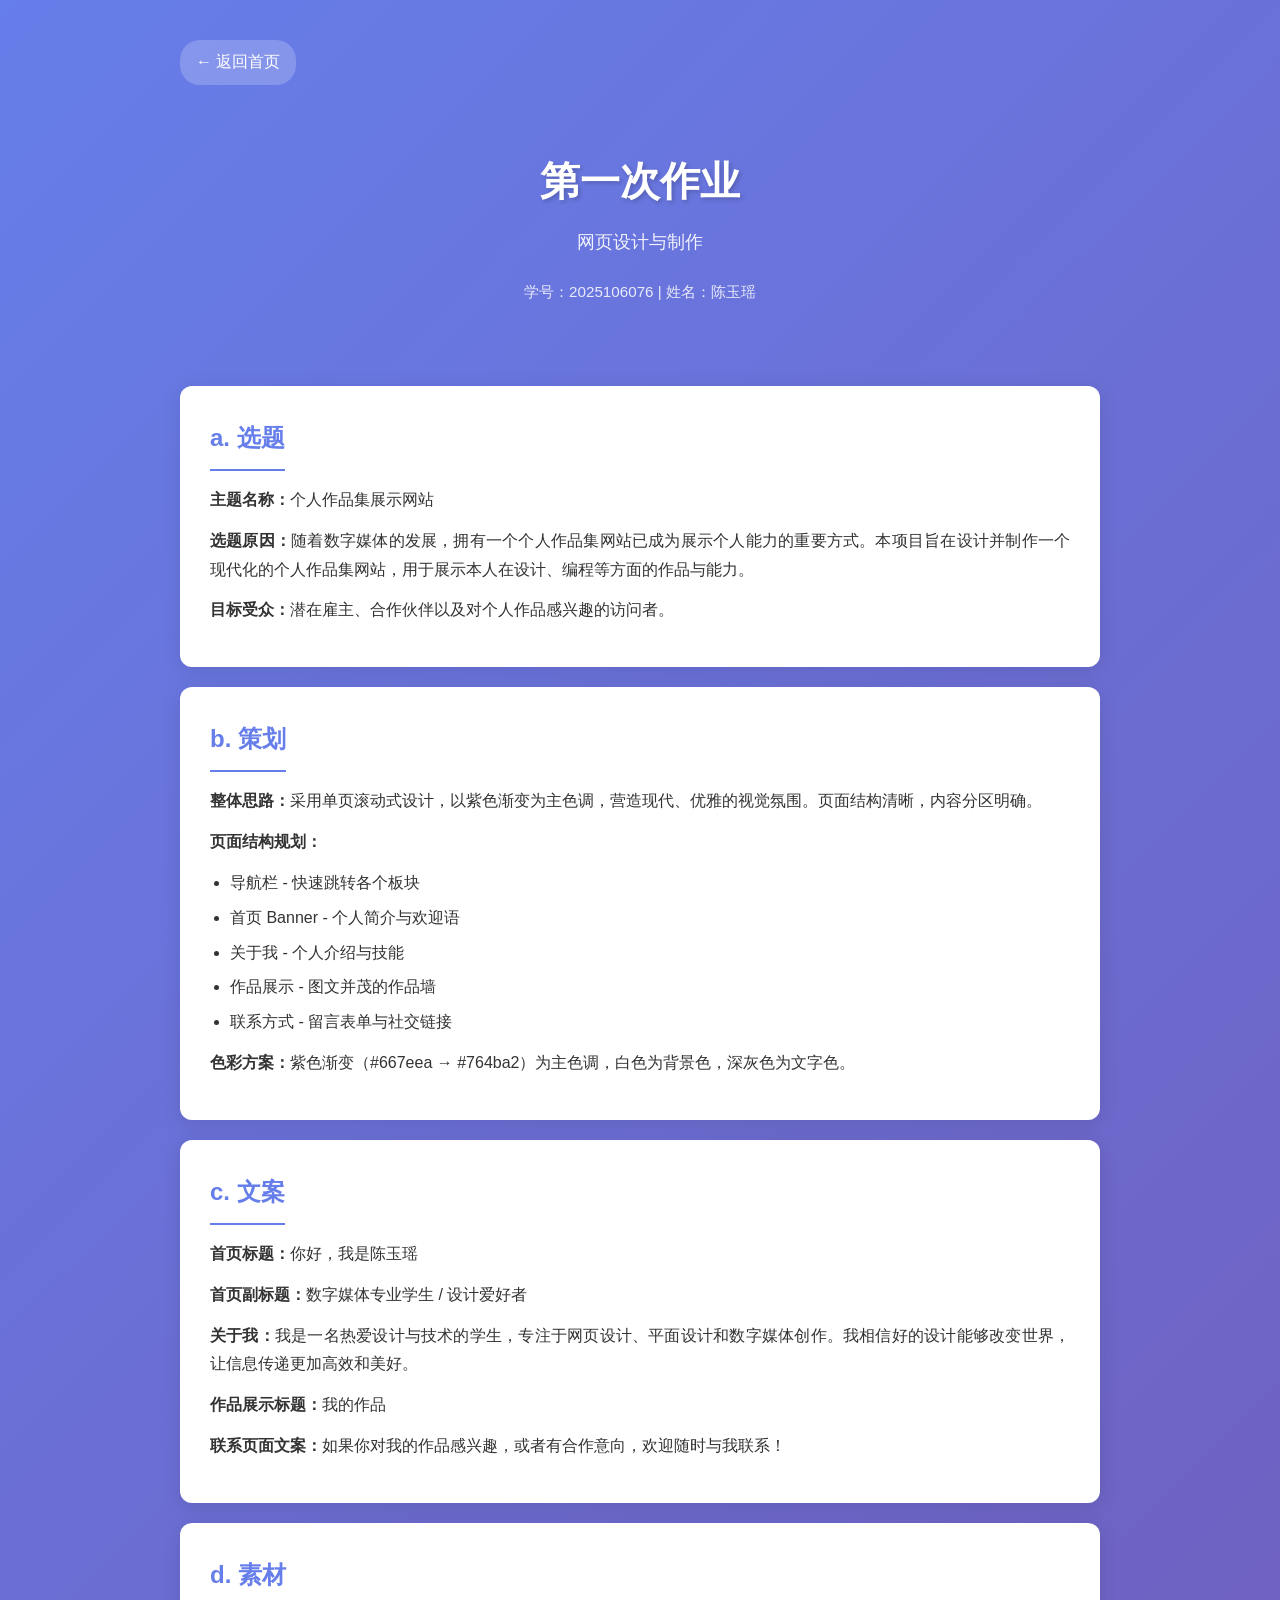
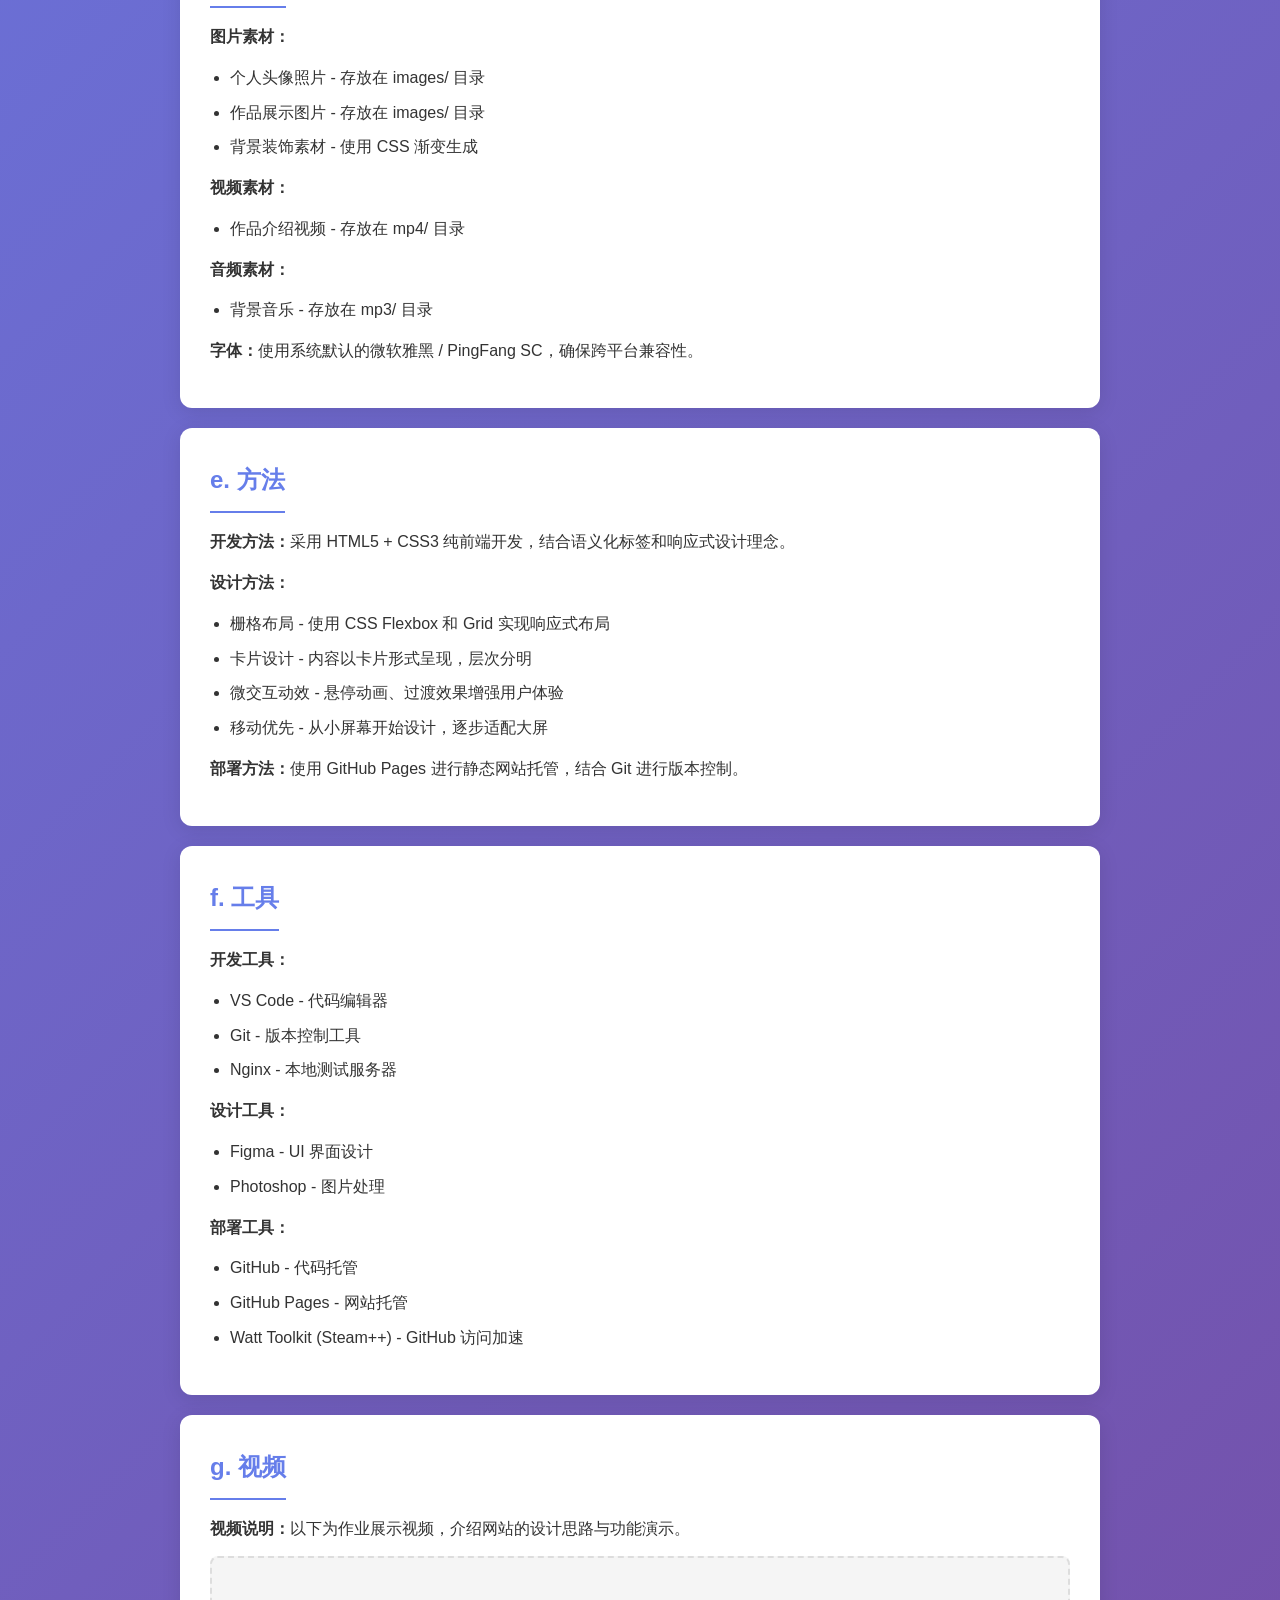
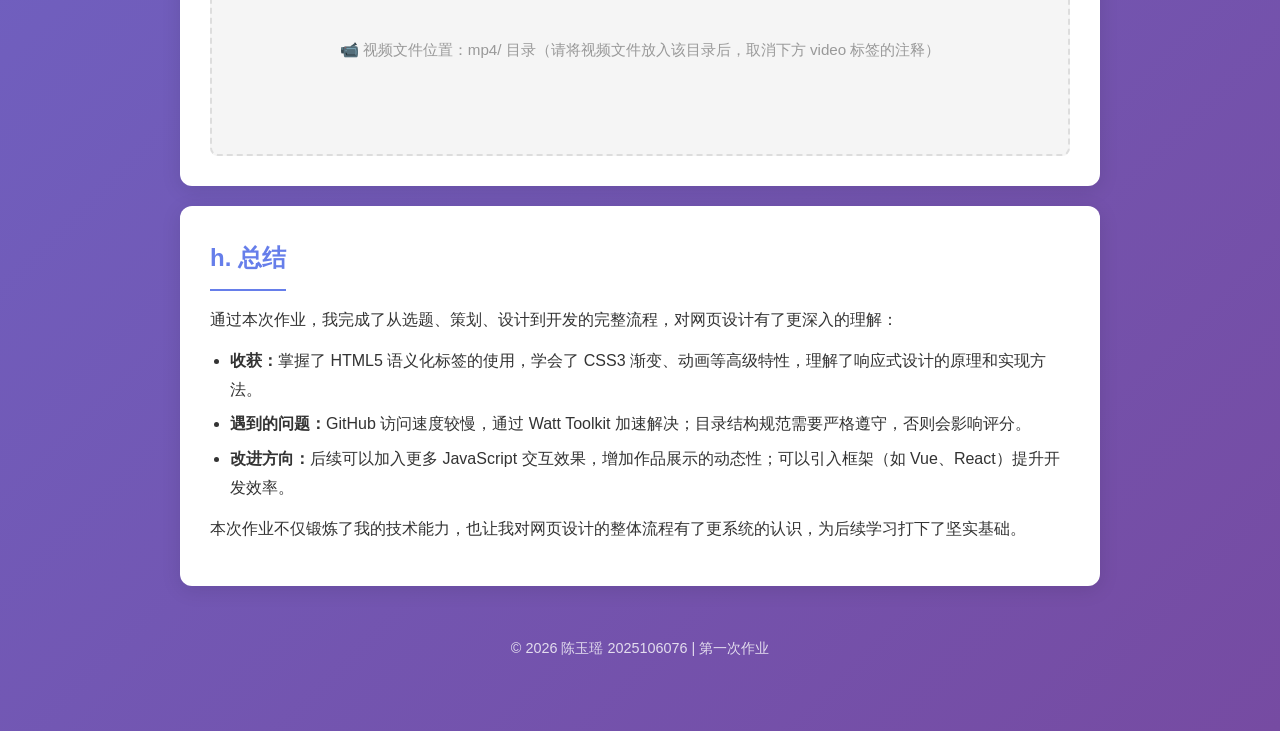
==== Assignment1/index.html @ da8a431a "Initial commit: 第一次作业提交" ====
<!DOCTYPE html>
<html lang="zh-CN">
<head>
    <meta charset="UTF-8">
    <meta name="viewport" content="width=device-width, initial-scale=1.0">
    <title>第一次作业 - 陈玉瑶 2025106076</title>
    <link rel="stylesheet" href="css/style.css">
</head>
<body>
    <div class="container">
        <a href="../index.html" class="back-home">← 返回首页</a>

        <header>
            <h1>第一次作业</h1>
            <p class="subtitle">网页设计与制作</p>
            <p class="student-info">学号：2025106076 | 姓名：陈玉瑶</p>
        </header>

        <!-- a. 选题 -->
        <div class="card">
            <h2>a. 选题</h2>
            <p><strong>主题名称：</strong>个人作品集展示网站</p>
            <p><strong>选题原因：</strong>随着数字媒体的发展，拥有一个个人作品集网站已成为展示个人能力的重要方式。本项目旨在设计并制作一个现代化的个人作品集网站，用于展示本人在设计、编程等方面的作品与能力。</p>
            <p><strong>目标受众：</strong>潜在雇主、合作伙伴以及对个人作品感兴趣的访问者。</p>
        </div>

        <!-- b. 策划 -->
        <div class="card">
            <h2>b. 策划</h2>
            <p><strong>整体思路：</strong>采用单页滚动式设计，以紫色渐变为主色调，营造现代、优雅的视觉氛围。页面结构清晰，内容分区明确。</p>
            <p><strong>页面结构规划：</strong></p>
            <ul>
                <li>导航栏 - 快速跳转各个板块</li>
                <li>首页 Banner - 个人简介与欢迎语</li>
                <li>关于我 - 个人介绍与技能</li>
                <li>作品展示 - 图文并茂的作品墙</li>
                <li>联系方式 - 留言表单与社交链接</li>
            </ul>
            <p><strong>色彩方案：</strong>紫色渐变（#667eea → #764ba2）为主色调，白色为背景色，深灰色为文字色。</p>
        </div>

        <!-- c. 文案 -->
        <div class="card">
            <h2>c. 文案</h2>
            <p><strong>首页标题：</strong>你好，我是陈玉瑶</p>
            <p><strong>首页副标题：</strong>数字媒体专业学生 / 设计爱好者</p>
            <p><strong>关于我：</strong>我是一名热爱设计与技术的学生，专注于网页设计、平面设计和数字媒体创作。我相信好的设计能够改变世界，让信息传递更加高效和美好。</p>
            <p><strong>作品展示标题：</strong>我的作品</p>
            <p><strong>联系页面文案：</strong>如果你对我的作品感兴趣，或者有合作意向，欢迎随时与我联系！</p>
        </div>

        <!-- d. 素材 -->
        <div class="card">
            <h2>d. 素材</h2>
            <p><strong>图片素材：</strong></p>
            <ul>
                <li>个人头像照片 - 存放在 images/ 目录</li>
                <li>作品展示图片 - 存放在 images/ 目录</li>
                <li>背景装饰素材 - 使用 CSS 渐变生成</li>
            </ul>
            <p><strong>视频素材：</strong></p>
            <ul>
                <li>作品介绍视频 - 存放在 mp4/ 目录</li>
            </ul>
            <p><strong>音频素材：</strong></p>
            <ul>
                <li>背景音乐 - 存放在 mp3/ 目录</li>
            </ul>
            <p><strong>字体：</strong>使用系统默认的微软雅黑 / PingFang SC，确保跨平台兼容性。</p>
        </div>

        <!-- e. 方法 -->
        <div class="card">
            <h2>e. 方法</h2>
            <p><strong>开发方法：</strong>采用 HTML5 + CSS3 纯前端开发，结合语义化标签和响应式设计理念。</p>
            <p><strong>设计方法：</strong></p>
            <ul>
                <li>栅格布局 - 使用 CSS Flexbox 和 Grid 实现响应式布局</li>
                <li>卡片设计 - 内容以卡片形式呈现，层次分明</li>
                <li>微交互动效 - 悬停动画、过渡效果增强用户体验</li>
                <li>移动优先 - 从小屏幕开始设计，逐步适配大屏</li>
            </ul>
            <p><strong>部署方法：</strong>使用 GitHub Pages 进行静态网站托管，结合 Git 进行版本控制。</p>
        </div>

        <!-- f. 工具 -->
        <div class="card">
            <h2>f. 工具</h2>
            <p><strong>开发工具：</strong></p>
            <ul>
                <li>VS Code - 代码编辑器</li>
                <li>Git - 版本控制工具</li>
                <li>Nginx - 本地测试服务器</li>
            </ul>
            <p><strong>设计工具：</strong></p>
            <ul>
                <li>Figma - UI 界面设计</li>
                <li>Photoshop - 图片处理</li>
            </ul>
            <p><strong>部署工具：</strong></p>
            <ul>
                <li>GitHub - 代码托管</li>
                <li>GitHub Pages - 网站托管</li>
                <li>Watt Toolkit (Steam++) - GitHub 访问加速</li>
            </ul>
        </div>

        <!-- g. 视频 -->
        <div class="card">
            <h2>g. 视频</h2>
            <p><strong>视频说明：</strong>以下为作业展示视频，介绍网站的设计思路与功能演示。</p>
            <div class="video-placeholder">
                <p>📹 视频文件位置：mp4/ 目录（请将视频文件放入该目录后，取消下方 video 标签的注释）</p>
            </div>
            <!--
            <div class="video-wrapper">
                <video controls poster="images/video-poster.jpg">
                    <source src="mp4/demo.mp4" type="video/mp4">
                    您的浏览器不支持 HTML5 视频播放。
                </video>
            </div>
            -->
        </div>

        <!-- h. 总结 -->
        <div class="card">
            <h2>h. 总结</h2>
            <p>通过本次作业，我完成了从选题、策划、设计到开发的完整流程，对网页设计有了更深入的理解：</p>
            <ul>
                <li><strong>收获：</strong>掌握了 HTML5 语义化标签的使用，学会了 CSS3 渐变、动画等高级特性，理解了响应式设计的原理和实现方法。</li>
                <li><strong>遇到的问题：</strong>GitHub 访问速度较慢，通过 Watt Toolkit 加速解决；目录结构规范需要严格遵守，否则会影响评分。</li>
                <li><strong>改进方向：</strong>后续可以加入更多 JavaScript 交互效果，增加作品展示的动态性；可以引入框架（如 Vue、React）提升开发效率。</li>
            </ul>
            <p>本次作业不仅锻炼了我的技术能力，也让我对网页设计的整体流程有了更系统的认识，为后续学习打下了坚实基础。</p>
        </div>

        <footer>
            <p>© 2026 陈玉瑶 2025106076 | 第一次作业</p>
        </footer>
    </div>
</body>
</html>
---- Assignment1/css/style.css ----
/* 全局样式 */
* {
    margin: 0;
    padding: 0;
    box-sizing: border-box;
}

body {
    font-family: 'Microsoft YaHei', 'PingFang SC', sans-serif;
    line-height: 1.8;
    color: #333;
    background: linear-gradient(135deg, #667eea 0%, #764ba2 100%);
    min-height: 100vh;
}

.container {
    max-width: 960px;
    margin: 0 auto;
    padding: 40px 20px;
}

/* 头部样式 */
header {
    text-align: center;
    color: #fff;
    margin-bottom: 40px;
    padding: 40px 0;
}

header h1 {
    font-size: 2.5em;
    margin-bottom: 10px;
    text-shadow: 2px 2px 4px rgba(0,0,0,0.2);
}

header .subtitle {
    font-size: 1.1em;
    opacity: 0.9;
}

header .student-info {
    margin-top: 20px;
    font-size: 0.95em;
    opacity: 0.85;
}

/* 卡片样式 */
.card {
    background: #fff;
    border-radius: 12px;
    padding: 30px;
    margin-bottom: 20px;
    box-shadow: 0 4px 20px rgba(0,0,0,0.1);
    transition: transform 0.3s ease, box-shadow 0.3s ease;
}

.card:hover {
    transform: translateY(-2px);
    box-shadow: 0 8px 30px rgba(0,0,0,0.15);
}

.card h2 {
    color: #667eea;
    font-size: 1.5em;
    margin-bottom: 15px;
    padding-bottom: 10px;
    border-bottom: 2px solid #667eea;
    display: inline-block;
}

.card p {
    margin-bottom: 12px;
    text-align: justify;
}

.card ul {
    margin-left: 20px;
    margin-bottom: 12px;
}

.card li {
    margin-bottom: 6px;
}

/* 视频区域 */
.video-wrapper {
    position: relative;
    padding-bottom: 56.25%;
    height: 0;
    overflow: hidden;
    border-radius: 8px;
    background: #f0f0f0;
}

.video-wrapper video {
    position: absolute;
    top: 0;
    left: 0;
    width: 100%;
    height: 100%;
}

.video-placeholder {
    display: flex;
    align-items: center;
    justify-content: center;
    height: 200px;
    background: #f5f5f5;
    border-radius: 8px;
    color: #999;
    font-size: 0.95em;
    border: 2px dashed #ddd;
}

/* 页脚 */
footer {
    text-align: center;
    color: #fff;
    padding: 30px 0;
    font-size: 0.9em;
    opacity: 0.8;
}

/* 返回首页按钮 */
.back-home {
    display: inline-block;
    margin-bottom: 20px;
    color: #fff;
    text-decoration: none;
    padding: 8px 16px;
    background: rgba(255,255,255,0.2);
    border-radius: 20px;
    transition: background 0.3s;
}

.back-home:hover {
    background: rgba(255,255,255,0.3);
}

/* 响应式 */
@media (max-width: 768px) {
    header h1 {
        font-size: 1.8em;
    }
    .card {
        padding: 20px;
    }
}
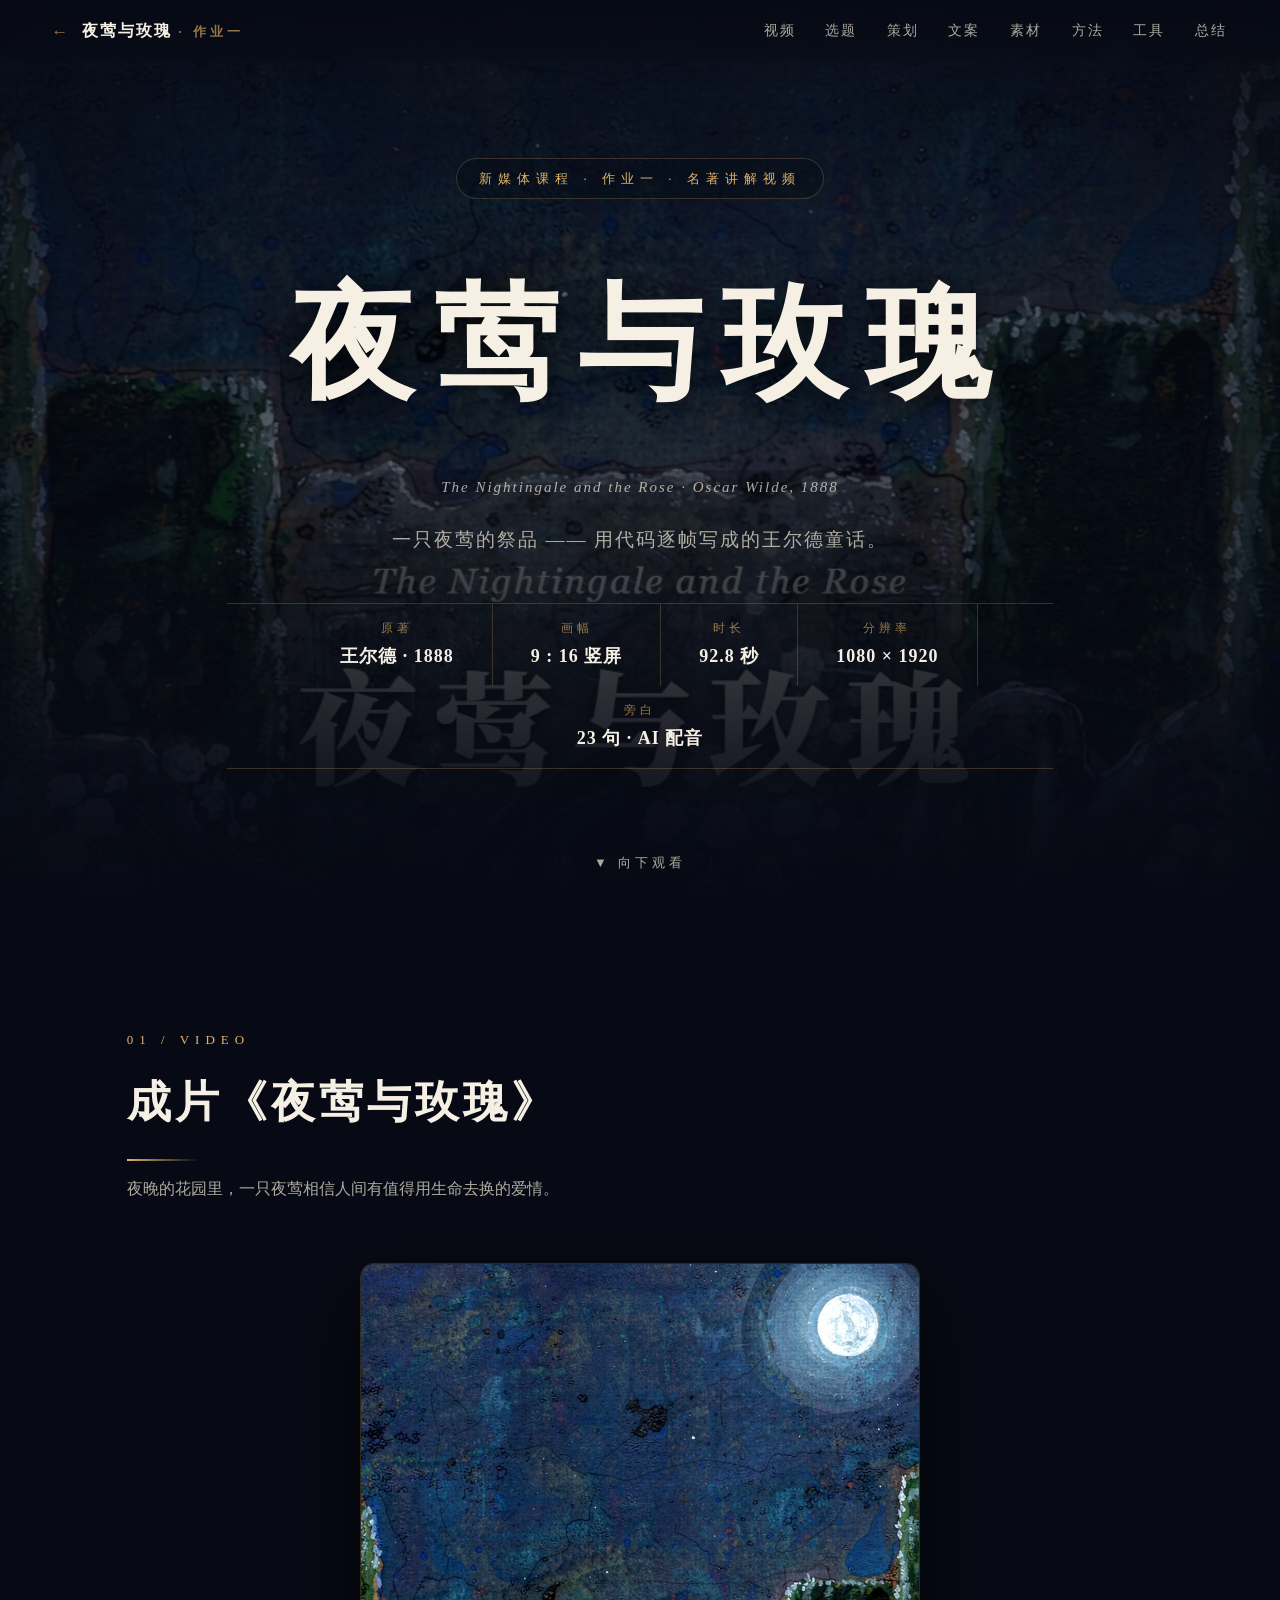
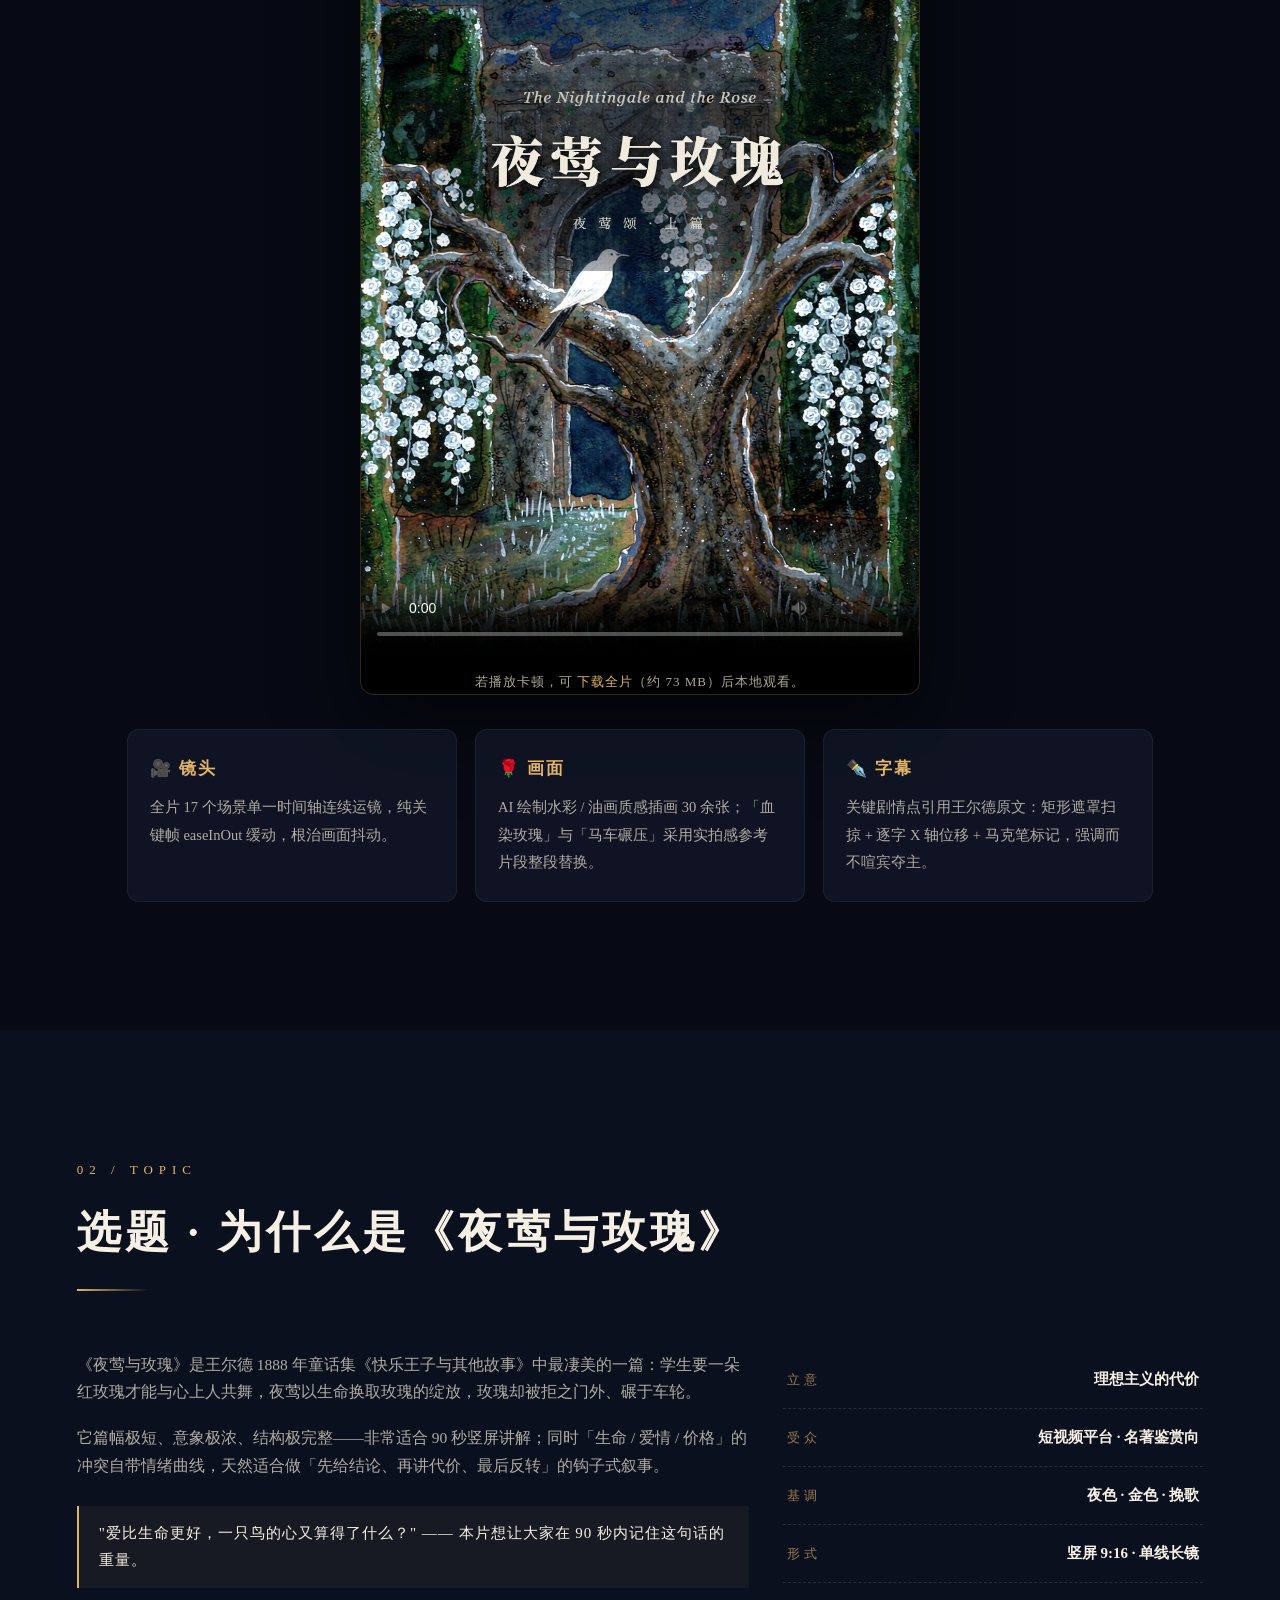
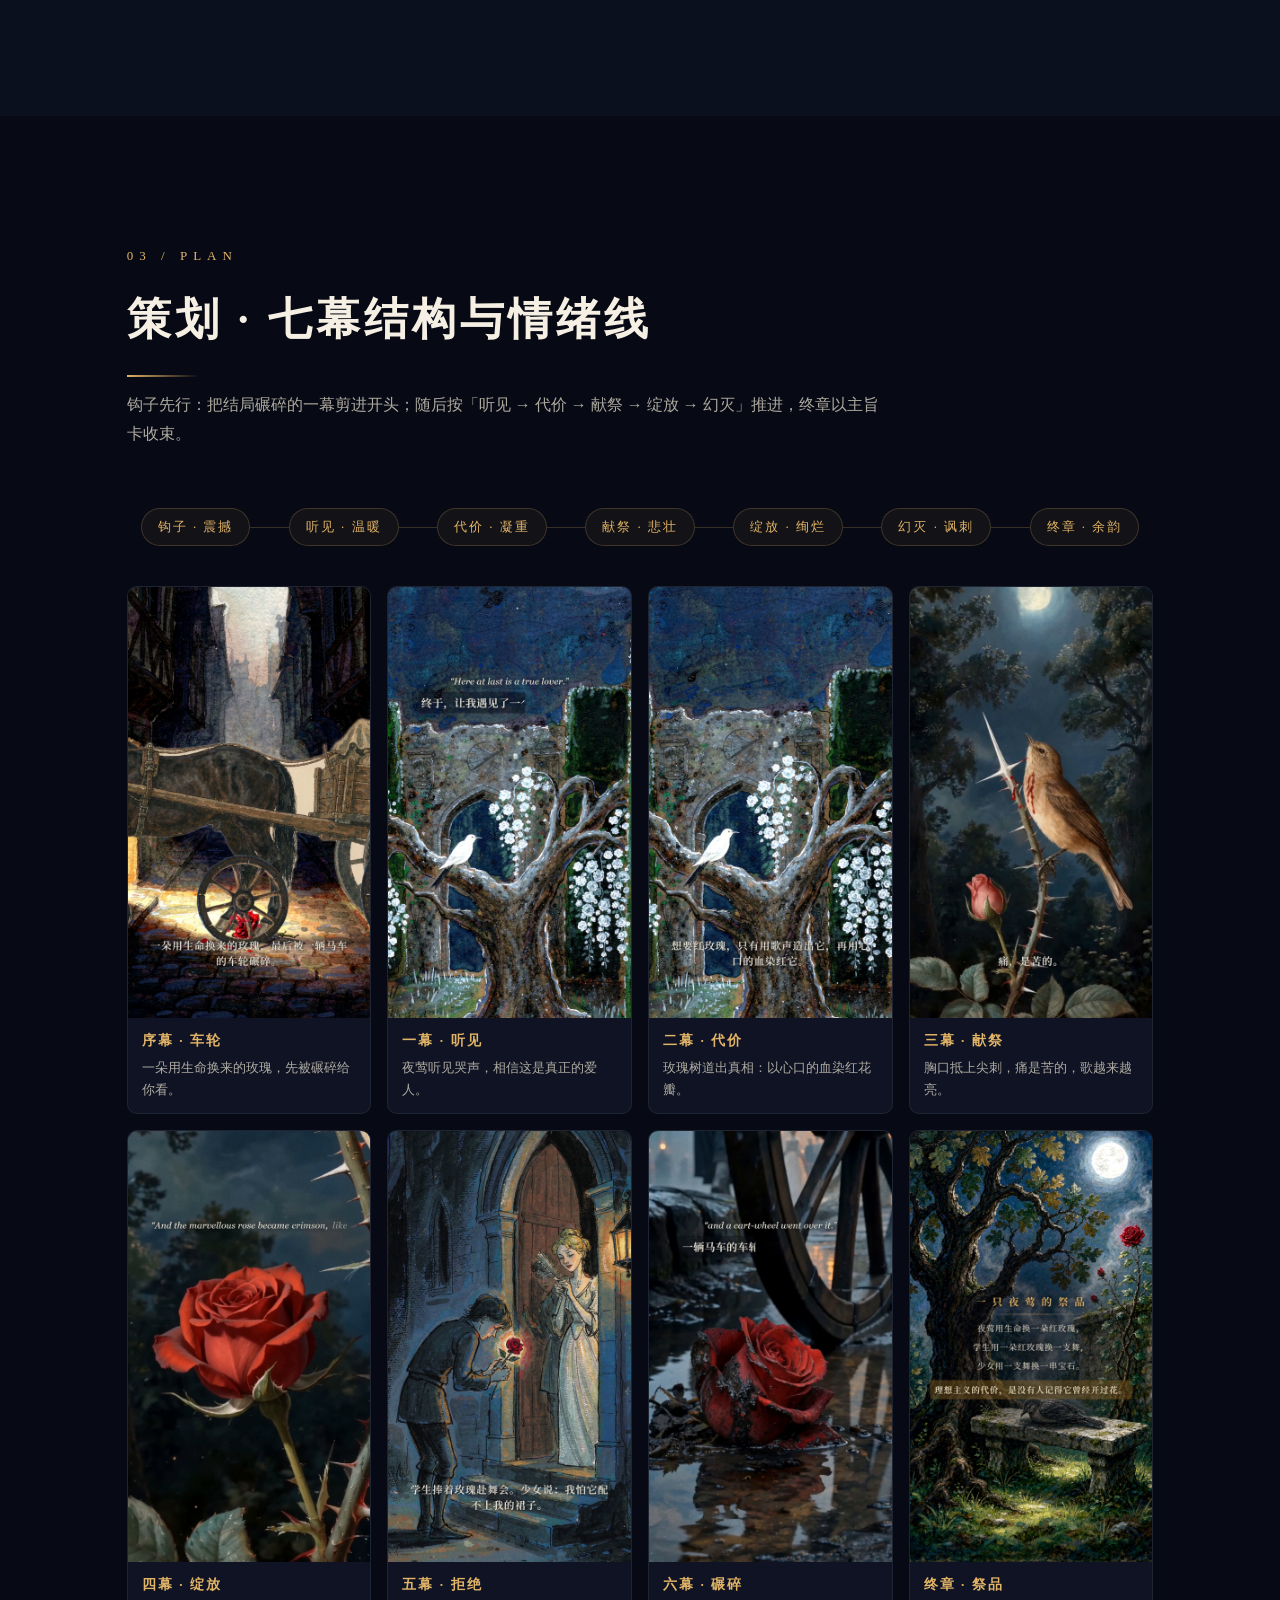
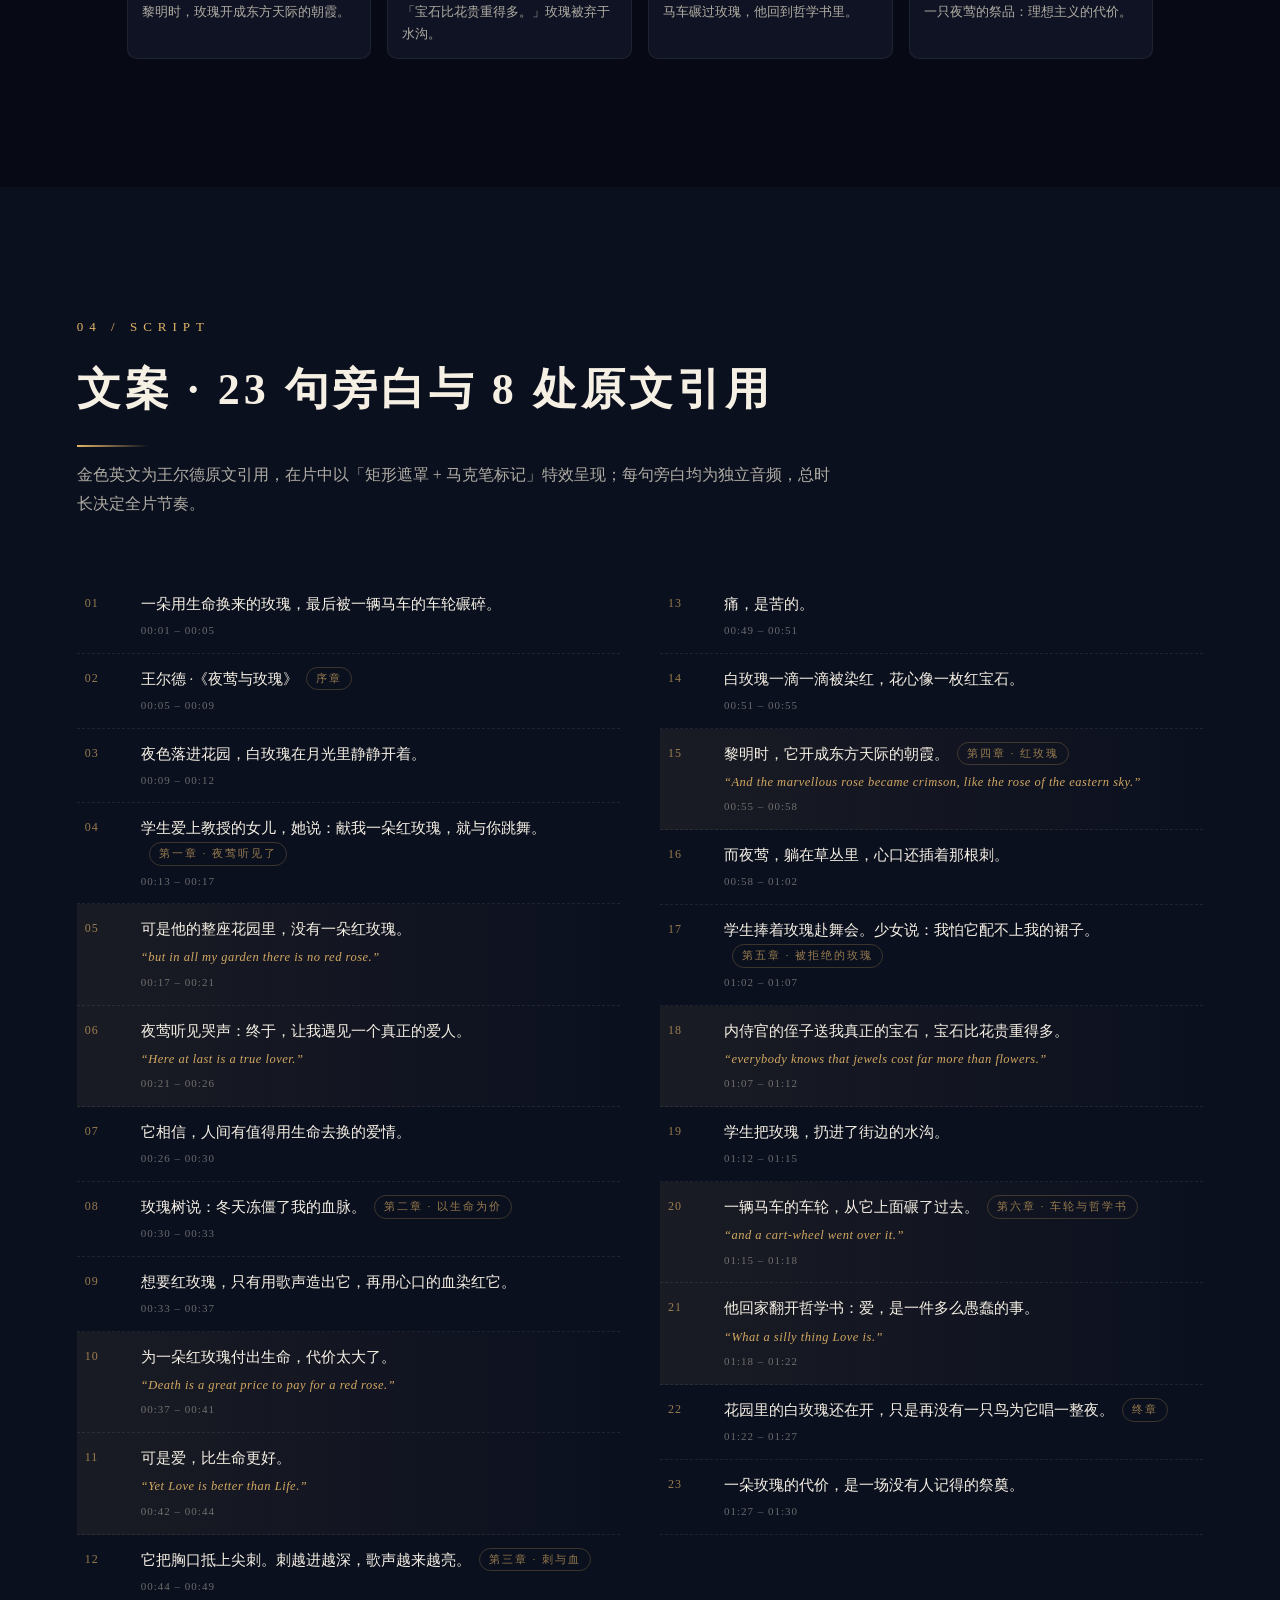
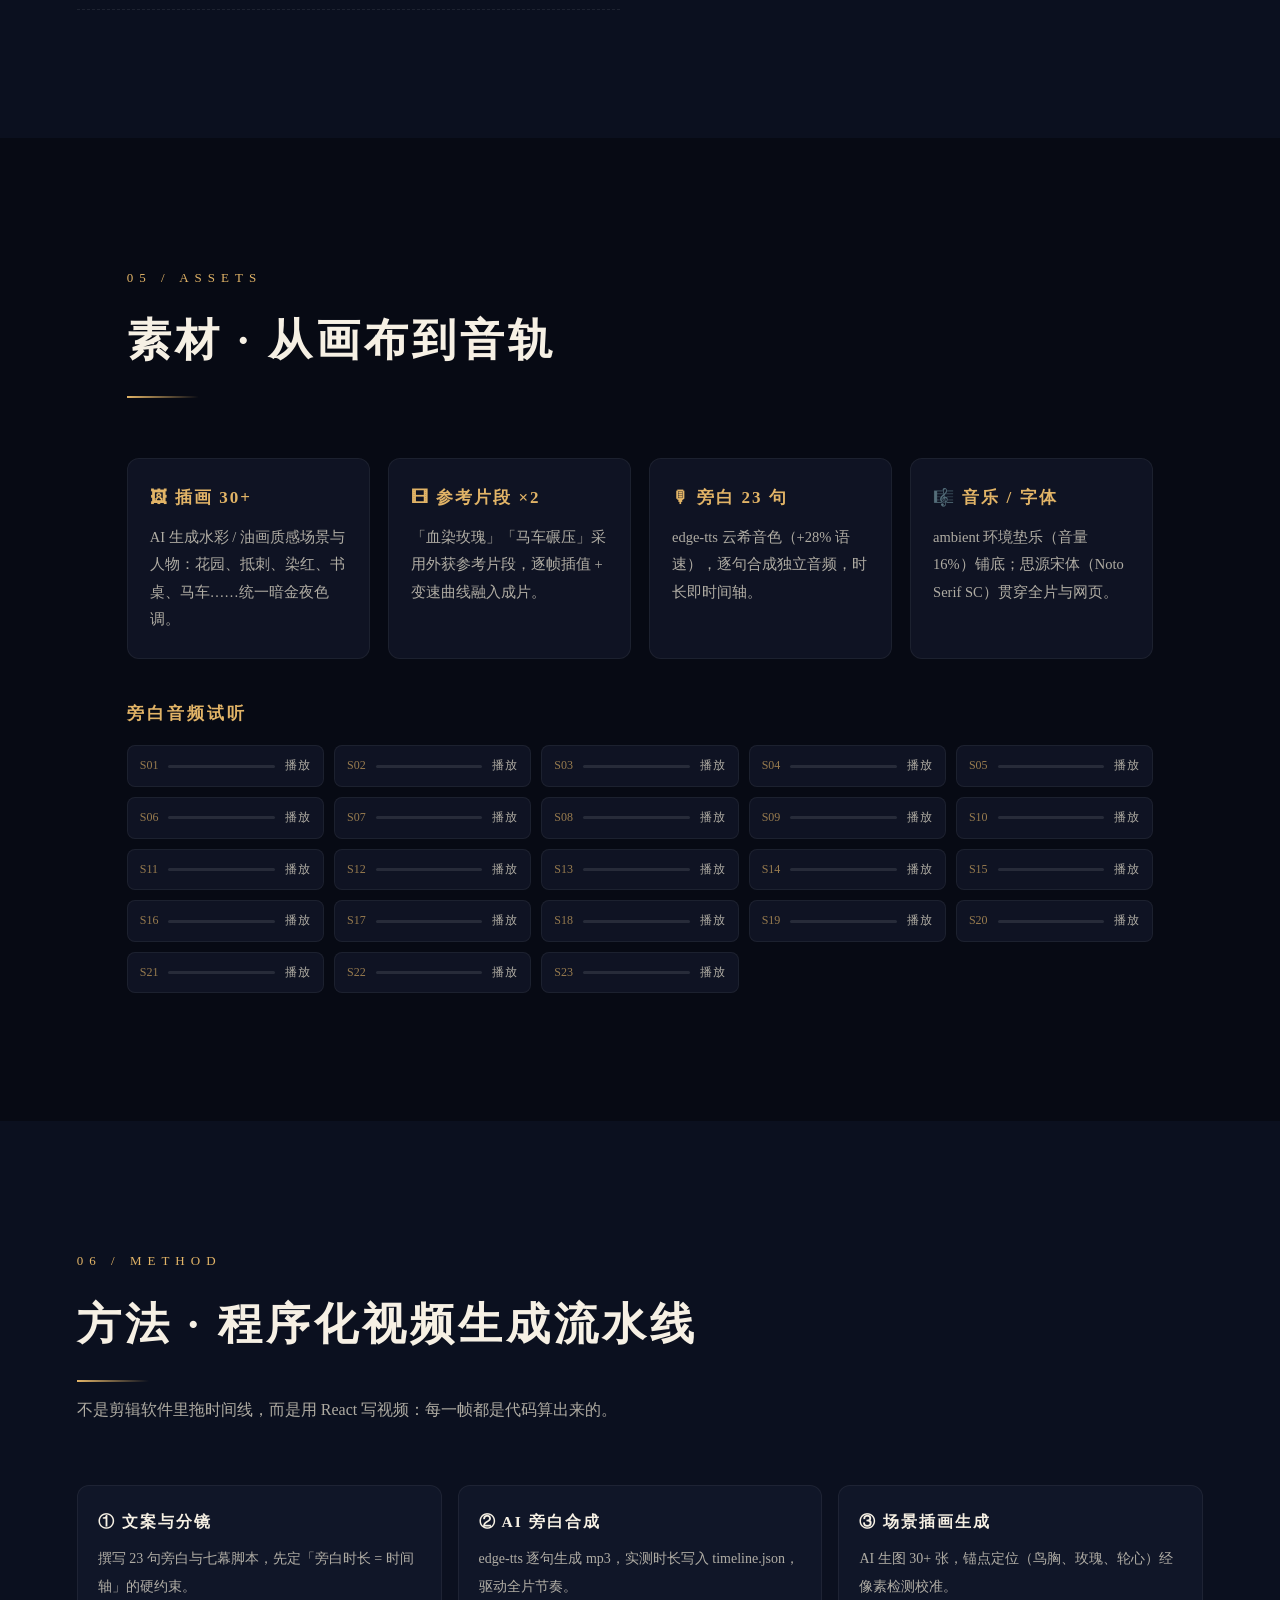
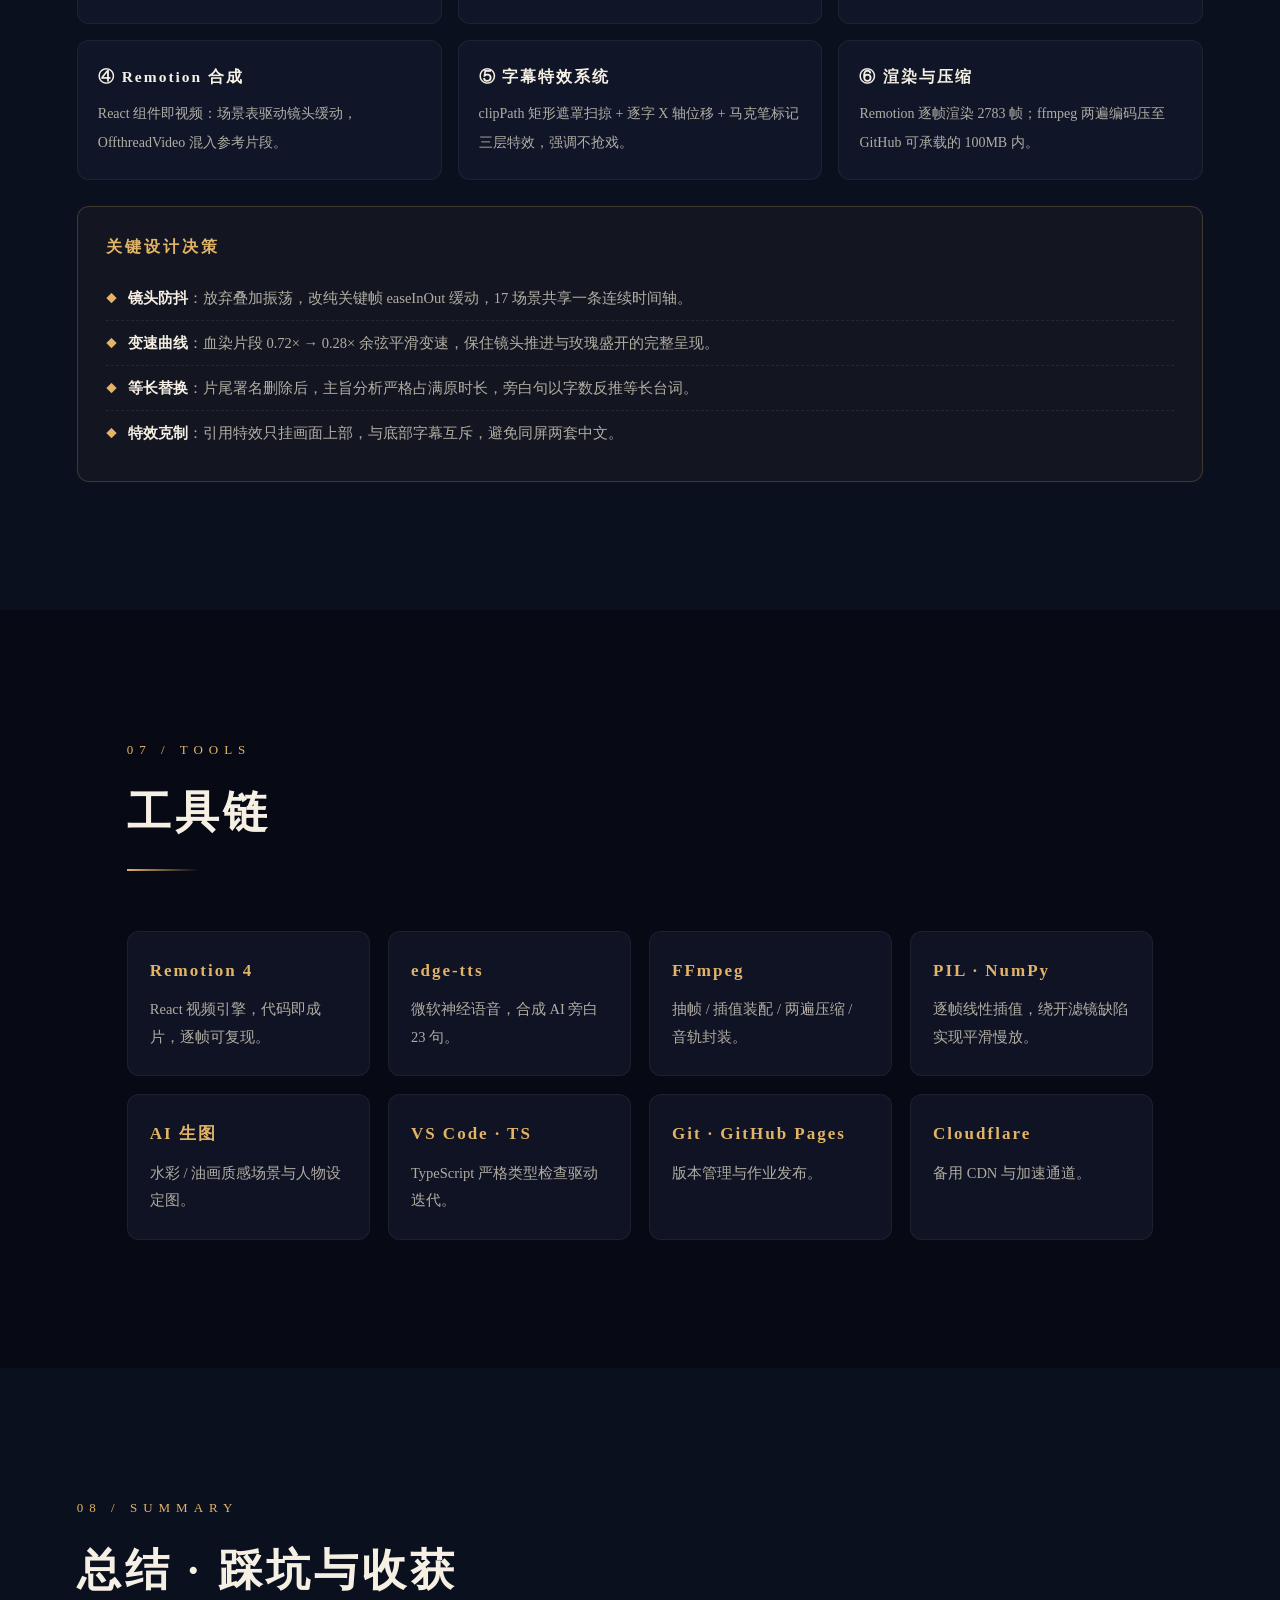
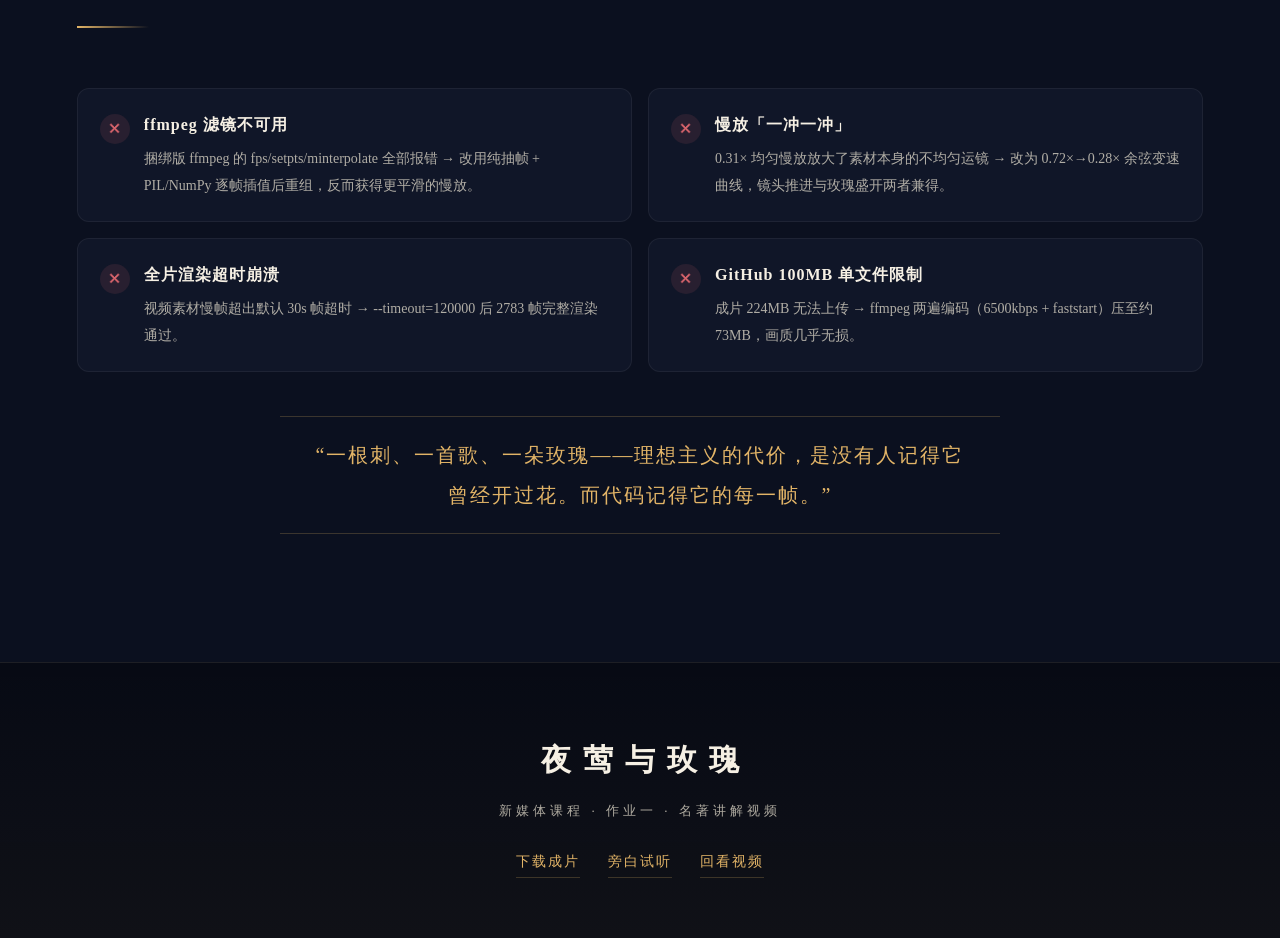
==== commit 3942affd: "Assignment1: 《夜莺与玫瑰》名著讲解视频网页 (成片/插画/23句旁白/台词表/策划总结)" ====
--- a/Assignment1/index.html
+++ b/Assignment1/index.html
@@ -1,142 +1,223 @@
 <!DOCTYPE html>
 <html lang="zh-CN">
 <head>
-    <meta charset="UTF-8">
-    <meta name="viewport" content="width=device-width, initial-scale=1.0">
-    <title>第一次作业 - 陈玉瑶 2025106076</title>
-    <link rel="stylesheet" href="css/style.css">
+<meta charset="UTF-8">
+<meta name="viewport" content="width=device-width, initial-scale=1.0">
+<title>夜莺与玫瑰 · 名著讲解视频 ｜ 作业一</title>
+<meta name="description" content="《夜莺与玫瑰》名著讲解视频 — Remotion 程序化生成 · AI 旁白 · PV 字幕特效 · 作业展示">
+<link rel="stylesheet" href="css/style.css">
 </head>
 <body>
-    <div class="container">
-        <a href="../index.html" class="back-home">← 返回首页</a>
-
-        <header>
-            <h1>第一次作业</h1>
-            <p class="subtitle">网页设计与制作</p>
-            <p class="student-info">学号：2025106076 | 姓名：陈玉瑶</p>
-        </header>
-
-        <!-- a. 选题 -->
-        <div class="card">
-            <h2>a. 选题</h2>
-            <p><strong>主题名称：</strong>个人作品集展示网站</p>
-            <p><strong>选题原因：</strong>随着数字媒体的发展，拥有一个个人作品集网站已成为展示个人能力的重要方式。本项目旨在设计并制作一个现代化的个人作品集网站，用于展示本人在设计、编程等方面的作品与能力。</p>
-            <p><strong>目标受众：</strong>潜在雇主、合作伙伴以及对个人作品感兴趣的访问者。</p>
-        </div>
-
-        <!-- b. 策划 -->
-        <div class="card">
-            <h2>b. 策划</h2>
-            <p><strong>整体思路：</strong>采用单页滚动式设计，以紫色渐变为主色调，营造现代、优雅的视觉氛围。页面结构清晰，内容分区明确。</p>
-            <p><strong>页面结构规划：</strong></p>
-            <ul>
-                <li>导航栏 - 快速跳转各个板块</li>
-                <li>首页 Banner - 个人简介与欢迎语</li>
-                <li>关于我 - 个人介绍与技能</li>
-                <li>作品展示 - 图文并茂的作品墙</li>
-                <li>联系方式 - 留言表单与社交链接</li>
-            </ul>
-            <p><strong>色彩方案：</strong>紫色渐变（#667eea → #764ba2）为主色调，白色为背景色，深灰色为文字色。</p>
-        </div>
-
-        <!-- c. 文案 -->
-        <div class="card">
-            <h2>c. 文案</h2>
-            <p><strong>首页标题：</strong>你好，我是陈玉瑶</p>
-            <p><strong>首页副标题：</strong>数字媒体专业学生 / 设计爱好者</p>
-            <p><strong>关于我：</strong>我是一名热爱设计与技术的学生，专注于网页设计、平面设计和数字媒体创作。我相信好的设计能够改变世界，让信息传递更加高效和美好。</p>
-            <p><strong>作品展示标题：</strong>我的作品</p>
-            <p><strong>联系页面文案：</strong>如果你对我的作品感兴趣，或者有合作意向，欢迎随时与我联系！</p>
-        </div>
-
-        <!-- d. 素材 -->
-        <div class="card">
-            <h2>d. 素材</h2>
-            <p><strong>图片素材：</strong></p>
-            <ul>
-                <li>个人头像照片 - 存放在 images/ 目录</li>
-                <li>作品展示图片 - 存放在 images/ 目录</li>
-                <li>背景装饰素材 - 使用 CSS 渐变生成</li>
-            </ul>
-            <p><strong>视频素材：</strong></p>
-            <ul>
-                <li>作品介绍视频 - 存放在 mp4/ 目录</li>
-            </ul>
-            <p><strong>音频素材：</strong></p>
-            <ul>
-                <li>背景音乐 - 存放在 mp3/ 目录</li>
-            </ul>
-            <p><strong>字体：</strong>使用系统默认的微软雅黑 / PingFang SC，确保跨平台兼容性。</p>
-        </div>
-
-        <!-- e. 方法 -->
-        <div class="card">
-            <h2>e. 方法</h2>
-            <p><strong>开发方法：</strong>采用 HTML5 + CSS3 纯前端开发，结合语义化标签和响应式设计理念。</p>
-            <p><strong>设计方法：</strong></p>
-            <ul>
-                <li>栅格布局 - 使用 CSS Flexbox 和 Grid 实现响应式布局</li>
-                <li>卡片设计 - 内容以卡片形式呈现，层次分明</li>
-                <li>微交互动效 - 悬停动画、过渡效果增强用户体验</li>
-                <li>移动优先 - 从小屏幕开始设计，逐步适配大屏</li>
-            </ul>
-            <p><strong>部署方法：</strong>使用 GitHub Pages 进行静态网站托管，结合 Git 进行版本控制。</p>
-        </div>
-
-        <!-- f. 工具 -->
-        <div class="card">
-            <h2>f. 工具</h2>
-            <p><strong>开发工具：</strong></p>
-            <ul>
-                <li>VS Code - 代码编辑器</li>
-                <li>Git - 版本控制工具</li>
-                <li>Nginx - 本地测试服务器</li>
-            </ul>
-            <p><strong>设计工具：</strong></p>
-            <ul>
-                <li>Figma - UI 界面设计</li>
-                <li>Photoshop - 图片处理</li>
-            </ul>
-            <p><strong>部署工具：</strong></p>
-            <ul>
-                <li>GitHub - 代码托管</li>
-                <li>GitHub Pages - 网站托管</li>
-                <li>Watt Toolkit (Steam++) - GitHub 访问加速</li>
-            </ul>
-        </div>
-
-        <!-- g. 视频 -->
-        <div class="card">
-            <h2>g. 视频</h2>
-            <p><strong>视频说明：</strong>以下为作业展示视频，介绍网站的设计思路与功能演示。</p>
-            <div class="video-placeholder">
-                <p>📹 视频文件位置：mp4/ 目录（请将视频文件放入该目录后，取消下方 video 标签的注释）</p>
-            </div>
-            <!--
-            <div class="video-wrapper">
-                <video controls poster="images/video-poster.jpg">
-                    <source src="mp4/demo.mp4" type="video/mp4">
-                    您的浏览器不支持 HTML5 视频播放。
-                </video>
-            </div>
-            -->
-        </div>
-
-        <!-- h. 总结 -->
-        <div class="card">
-            <h2>h. 总结</h2>
-            <p>通过本次作业，我完成了从选题、策划、设计到开发的完整流程，对网页设计有了更深入的理解：</p>
-            <ul>
-                <li><strong>收获：</strong>掌握了 HTML5 语义化标签的使用，学会了 CSS3 渐变、动画等高级特性，理解了响应式设计的原理和实现方法。</li>
-                <li><strong>遇到的问题：</strong>GitHub 访问速度较慢，通过 Watt Toolkit 加速解决；目录结构规范需要严格遵守，否则会影响评分。</li>
-                <li><strong>改进方向：</strong>后续可以加入更多 JavaScript 交互效果，增加作品展示的动态性；可以引入框架（如 Vue、React）提升开发效率。</li>
-            </ul>
-            <p>本次作业不仅锻炼了我的技术能力，也让我对网页设计的整体流程有了更系统的认识，为后续学习打下了坚实基础。</p>
-        </div>
-
-        <footer>
-            <p>© 2026 陈玉瑶 2025106076 | 第一次作业</p>
-        </footer>
+
+<div class="progress" id="progress"></div>
+
+<nav class="nav" id="nav">
+  <div class="nav-left">
+    <a class="nav-back" href="../index.html" title="返回作品集">←</a>
+    <div class="nav-brand">夜莺与玫瑰 <span>· 作业一</span></div>
+  </div>
+  <div class="nav-links">
+    <a href="#video">视频</a>
+    <a href="#topic">选题</a>
+    <a href="#plan">策划</a>
+    <a href="#script">文案</a>
+    <a href="#assets">素材</a>
+    <a href="#method">方法</a>
+    <a href="#tools">工具</a>
+    <a href="#summary">总结</a>
+  </div>
+</nav>
+
+<!-- ================= HERO ================= -->
+<header class="hero">
+  <div class="hero-bg" style="background-image:url('images/poster.jpg')"></div>
+  <div class="hero-veil"></div>
+  <div class="hero-inner">
+    <div class="badge reveal">新媒体课程 · 作业一 · 名著讲解视频</div>
+    <h1 class="reveal d1">夜莺与玫瑰</h1>
+    <p class="hero-en reveal d2">The Nightingale and the Rose · Oscar Wilde, 1888</p>
+    <p class="hero-sub reveal d3">一只夜莺的祭品 —— 用代码逐帧写成的王尔德童话。</p>
+    <div class="meta reveal d4">
+      <div><i>原著</i><b>王尔德 · 1888</b></div>
+      <div><i>画幅</i><b>9 : 16 竖屏</b></div>
+      <div><i>时长</i><b>92.8 秒</b></div>
+      <div><i>分辨率</i><b>1080 × 1920</b></div>
+      <div><i>旁白</i><b>23 句 · AI 配音</b></div>
     </div>
+  </div>
+  <a class="hero-down" href="#video">▼ 向下观看</a>
+</header>
+
+<main>
+
+<!-- ================= 01 视频 ================= -->
+<section id="video" class="sec">
+  <div class="sec-head reveal">
+    <span class="sec-no">01 / VIDEO</span>
+    <h2>成片《夜莺与玫瑰》</h2>
+    <p>夜晚的花园里，一只夜莺相信人间有值得用生命去换的爱情。</p>
+  </div>
+  <div class="video-wrap reveal">
+    <video controls preload="metadata" poster="images/poster.jpg" src="mp4/nightingale.mp4"></video>
+    <p class="video-tip">若播放卡顿，可 <a href="mp4/nightingale.mp4" download>下载全片</a>（约 73 MB）后本地观看。</p>
+  </div>
+  <div class="cards3">
+    <div class="card reveal"><h3>🎥 镜头</h3><p>全片 17 个场景单一时间轴连续运镜，纯关键帧 easeInOut 缓动，根治画面抖动。</p></div>
+    <div class="card reveal d1"><h3>🌹 画面</h3><p>AI 绘制水彩 / 油画质感插画 30 余张；「血染玫瑰」与「马车碾压」采用实拍感参考片段整段替换。</p></div>
+    <div class="card reveal d2"><h3>✒️ 字幕</h3><p>关键剧情点引用王尔德原文：矩形遮罩扫掠 + 逐字 X 轴位移 + 马克笔标记，强调而不喧宾夺主。</p></div>
+  </div>
+</section>
+
+<!-- ================= 02 选题 ================= -->
+<section id="topic" class="sec alt">
+  <div class="sec-head reveal">
+    <span class="sec-no">02 / TOPIC</span>
+    <h2>选题 · 为什么是《夜莺与玫瑰》</h2>
+  </div>
+  <div class="topic-grid">
+    <div class="topic-txt reveal">
+      <p>《夜莺与玫瑰》是王尔德 1888 年童话集《快乐王子与其他故事》中最凄美的一篇：学生要一朵红玫瑰才能与心上人共舞，夜莺以生命换取玫瑰的绽放，玫瑰却被拒之门外、碾于车轮。</p>
+      <p>它篇幅极短、意象极浓、结构极完整——非常适合 90 秒竖屏讲解；同时「生命 / 爱情 / 价格」的冲突自带情绪曲线，天然适合做「先给结论、再讲代价、最后反转」的钩子式叙事。</p>
+      <blockquote>"爱比生命更好，一只鸟的心又算得了什么？" —— 本片想让大家在 90 秒内记住这句话的重量。</blockquote>
+    </div>
+    <div class="topic-side">
+      <div class="kv reveal"><i>立意</i><b>理想主义的代价</b></div>
+      <div class="kv reveal d1"><i>受众</i><b>短视频平台 · 名著鉴赏向</b></div>
+      <div class="kv reveal d2"><i>基调</i><b>夜色 · 金色 · 挽歌</b></div>
+      <div class="kv reveal d3"><i>形式</i><b>竖屏 9:16 · 单线长镜</b></div>
+    </div>
+  </div>
+</section>
+
+<!-- ================= 03 策划 ================= -->
+<section id="plan" class="sec">
+  <div class="sec-head reveal">
+    <span class="sec-no">03 / PLAN</span>
+    <h2>策划 · 七幕结构与情绪线</h2>
+    <p>钩子先行：把结局碾碎的一幕剪进开头；随后按「听见 → 代价 → 献祭 → 绽放 → 幻灭」推进，终章以主旨卡收束。</p>
+  </div>
+  <div class="emotion reveal">
+    <div class="emo-dot">钩子 · 震撼</div><div class="emo-line"></div>
+    <div class="emo-dot">听见 · 温暖</div><div class="emo-line"></div>
+    <div class="emo-dot">代价 · 凝重</div><div class="emo-line"></div>
+    <div class="emo-dot">献祭 · 悲壮</div><div class="emo-line"></div>
+    <div class="emo-dot">绽放 · 绚烂</div><div class="emo-line"></div>
+    <div class="emo-dot">幻灭 · 讽刺</div><div class="emo-line"></div>
+    <div class="emo-dot">终章 · 余韵</div>
+  </div>
+  <div class="story-grid">
+    <figure class="reveal"><img src="images/story1.jpg" alt="序章" loading="lazy"><figcaption><b>序幕 · 车轮</b>一朵用生命换来的玫瑰，先被碾碎给你看。</figcaption></figure>
+    <figure class="reveal d1"><img src="images/story2.jpg" alt="听见" loading="lazy"><figcaption><b>一幕 · 听见</b>夜莺听见哭声，相信这是真正的爱人。</figcaption></figure>
+    <figure class="reveal d2"><img src="images/story3.jpg" alt="代价" loading="lazy"><figcaption><b>二幕 · 代价</b>玫瑰树道出真相：以心口的血染红花瓣。</figcaption></figure>
+    <figure class="reveal d3"><img src="images/story4.jpg" alt="献祭" loading="lazy"><figcaption><b>三幕 · 献祭</b>胸口抵上尖刺，痛是苦的，歌越来越亮。</figcaption></figure>
+    <figure class="reveal"><img src="images/story5.jpg" alt="绽放" loading="lazy"><figcaption><b>四幕 · 绽放</b>黎明时，玫瑰开成东方天际的朝霞。</figcaption></figure>
+    <figure class="reveal d1"><img src="images/story6.jpg" alt="拒绝" loading="lazy"><figcaption><b>五幕 · 拒绝</b>「宝石比花贵重得多。」玫瑰被弃于水沟。</figcaption></figure>
+    <figure class="reveal d2"><img src="images/story7.jpg" alt="车轮" loading="lazy"><figcaption><b>六幕 · 碾碎</b>马车碾过玫瑰，他回到哲学书里。</figcaption></figure>
+    <figure class="reveal d3"><img src="images/story8.jpg" alt="终章" loading="lazy"><figcaption><b>终章 · 祭品</b>一只夜莺的祭品：理想主义的代价。</figcaption></figure>
+  </div>
+</section>
+
+<!-- ================= 04 文案 ================= -->
+<section id="script" class="sec alt">
+  <div class="sec-head reveal">
+    <span class="sec-no">04 / SCRIPT</span>
+    <h2>文案 · 23 句旁白与 8 处原文引用</h2>
+    <p>金色英文为王尔德原文引用，在片中以「矩形遮罩 + 马克笔标记」特效呈现；每句旁白均为独立音频，总时长决定全片节奏。</p>
+  </div>
+  <ol class="script-list" id="scriptList"></ol>
+</section>
+
+<!-- ================= 05 素材 ================= -->
+<section id="assets" class="sec">
+  <div class="sec-head reveal">
+    <span class="sec-no">05 / ASSETS</span>
+    <h2>素材 · 从画布到音轨</h2>
+  </div>
+  <div class="cards4">
+    <div class="card reveal"><h3>🖼 插画 30+</h3><p>AI 生成水彩 / 油画质感场景与人物：花园、抵刺、染红、书桌、马车……统一暗金夜色调。</p></div>
+    <div class="card reveal d1"><h3>🎞 参考片段 ×2</h3><p>「血染玫瑰」「马车碾压」采用外获参考片段，逐帧插值 + 变速曲线融入成片。</p></div>
+    <div class="card reveal d2"><h3>🎙 旁白 23 句</h3><p>edge-tts 云希音色（+28% 语速），逐句合成独立音频，时长即时间轴。</p></div>
+    <div class="card reveal d3"><h3>🎼 音乐 / 字体</h3><p>ambient 环境垫乐（音量 16%）铺底；思源宋体（Noto Serif SC）贯穿全片与网页。</p></div>
+  </div>
+  <div class="mp3-row reveal">
+    <h3>旁白音频试听</h3>
+    <div class="mp3-grid" id="mp3Grid"></div>
+  </div>
+</section>
+
+<!-- ================= 06 方法 ================= -->
+<section id="method" class="sec alt">
+  <div class="sec-head reveal">
+    <span class="sec-no">06 / METHOD</span>
+    <h2>方法 · 程序化视频生成流水线</h2>
+    <p>不是剪辑软件里拖时间线，而是用 React 写视频：每一帧都是代码算出来的。</p>
+  </div>
+  <div class="steps">
+    <div class="step reveal"><b>① 文案与分镜</b><span>撰写 23 句旁白与七幕脚本，先定「旁白时长 = 时间轴」的硬约束。</span></div>
+    <div class="step reveal d1"><b>② AI 旁白合成</b><span>edge-tts 逐句生成 mp3，实测时长写入 timeline.json，驱动全片节奏。</span></div>
+    <div class="step reveal d2"><b>③ 场景插画生成</b><span>AI 生图 30+ 张，锚点定位（鸟胸、玫瑰、轮心）经像素检测校准。</span></div>
+    <div class="step reveal d3"><b>④ Remotion 合成</b><span>React 组件即视频：场景表驱动镜头缓动，OffthreadVideo 混入参考片段。</span></div>
+    <div class="step reveal"><b>⑤ 字幕特效系统</b><span>clipPath 矩形遮罩扫掠 + 逐字 X 轴位移 + 马克笔标记三层特效，强调不抢戏。</span></div>
+    <div class="step reveal d1"><b>⑥ 渲染与压缩</b><span>Remotion 逐帧渲染 2783 帧；ffmpeg 两遍编码压至 GitHub 可承载的 100MB 内。</span></div>
+  </div>
+  <div class="tech-note reveal">
+    <h3>关键设计决策</h3>
+    <ul>
+      <li><b>镜头防抖</b>：放弃叠加振荡，改纯关键帧 easeInOut 缓动，17 场景共享一条连续时间轴。</li>
+      <li><b>变速曲线</b>：血染片段 0.72× → 0.28× 余弦平滑变速，保住镜头推进与玫瑰盛开的完整呈现。</li>
+      <li><b>等长替换</b>：片尾署名删除后，主旨分析严格占满原时长，旁白句以字数反推等长台词。</li>
+      <li><b>特效克制</b>：引用特效只挂画面上部，与底部字幕互斥，避免同屏两套中文。</li>
+    </ul>
+  </div>
+</section>
+
+<!-- ================= 07 工具 ================= -->
+<section id="tools" class="sec">
+  <div class="sec-head reveal">
+    <span class="sec-no">07 / TOOLS</span>
+    <h2>工具链</h2>
+  </div>
+  <div class="cards4">
+    <div class="card reveal"><h3>Remotion 4</h3><p>React 视频引擎，代码即成片，逐帧可复现。</p></div>
+    <div class="card reveal d1"><h3>edge-tts</h3><p>微软神经语音，合成 AI 旁白 23 句。</p></div>
+    <div class="card reveal d2"><h3>FFmpeg</h3><p>抽帧 / 插值装配 / 两遍压缩 / 音轨封装。</p></div>
+    <div class="card reveal d3"><h3>PIL · NumPy</h3><p>逐帧线性插值，绕开滤镜缺陷实现平滑慢放。</p></div>
+    <div class="card reveal"><h3>AI 生图</h3><p>水彩 / 油画质感场景与人物设定图。</p></div>
+    <div class="card reveal d1"><h3>VS Code · TS</h3><p>TypeScript 严格类型检查驱动迭代。</p></div>
+    <div class="card reveal d2"><h3>Git · GitHub Pages</h3><p>版本管理与作业发布。</p></div>
+    <div class="card reveal d3"><h3>Cloudflare</h3><p>备用 CDN 与加速通道。</p></div>
+  </div>
+</section>
+
+<!-- ================= 08 总结 ================= -->
+<section id="summary" class="sec alt">
+  <div class="sec-head reveal">
+    <span class="sec-no">08 / SUMMARY</span>
+    <h2>总结 · 踩坑与收获</h2>
+  </div>
+  <div class="pits">
+    <div class="pit reveal"><span class="x">✕</span><div><b>ffmpeg 滤镜不可用</b><p>捆绑版 ffmpeg 的 fps/setpts/minterpolate 全部报错 → 改用纯抽帧 + PIL/NumPy 逐帧插值后重组，反而获得更平滑的慢放。</p></div></div>
+    <div class="pit reveal d1"><span class="x">✕</span><div><b>慢放「一冲一冲」</b><p>0.31× 均匀慢放放大了素材本身的不均匀运镜 → 改为 0.72×→0.28× 余弦变速曲线，镜头推进与玫瑰盛开两者兼得。</p></div></div>
+    <div class="pit reveal d2"><span class="x">✕</span><div><b>全片渲染超时崩溃</b><p>视频素材慢帧超出默认 30s 帧超时 → --timeout=120000 后 2783 帧完整渲染通过。</p></div></div>
+    <div class="pit reveal d3"><span class="x">✕</span><div><b>GitHub 100MB 单文件限制</b><p>成片 224MB 无法上传 → ffmpeg 两遍编码（6500kbps + faststart）压至约 73MB，画质几乎无损。</p></div></div>
+  </div>
+  <div class="closing reveal">
+    <p>“一根刺、一首歌、一朵玫瑰——理想主义的代价，是没有人记得它曾经开过花。而代码记得它的每一帧。”</p>
+  </div>
+</section>
+
+</main>
+
+<footer class="footer">
+  <div class="f-title">夜莺与玫瑰</div>
+  <div class="f-sub">新媒体课程 · 作业一 · 名著讲解视频</div>
+  <div class="f-links">
+    <a href="mp4/nightingale.mp4" download>下载成片</a>
+    <a href="mp3/S01.mp3" target="_blank">旁白试听</a>
+    <a href="#video">回看视频</a>
+  </div>
+</footer>
+
+<script src="js/main.js"></script>
 </body>
 </html>
--- a/Assignment1/css/style.css
+++ b/Assignment1/css/style.css
@@ -1,148 +1,301 @@
-/* 全局样式 */
-* {
-    margin: 0;
-    padding: 0;
-    box-sizing: border-box;
-}
-
+/* ==========================================================
+   夜莺与玫瑰 · 作业一 — 样式
+   夜色 #070a14 / 象牙 #f6f0e4 / 金铜 #e2b467
+   ========================================================== */
+:root {
+  --bg: #070a14;
+  --bg2: #0b101f;
+  --panel: rgba(22, 28, 48, 0.55);
+  --line: rgba(226, 180, 103, 0.22);
+  --gold: #e2b467;
+  --gold-soft: rgba(226, 180, 103, 0.65);
+  --ivory: #f6f0e4;
+  --dim: rgba(238, 231, 214, 0.72);
+  --serif: "Noto Serif SC", "Source Han Serif SC", "Songti SC", "STSong", serif;
+}
+* { margin: 0; padding: 0; box-sizing: border-box; }
+html { scroll-behavior: smooth; }
 body {
-    font-family: 'Microsoft YaHei', 'PingFang SC', sans-serif;
-    line-height: 1.8;
-    color: #333;
-    background: linear-gradient(135deg, #667eea 0%, #764ba2 100%);
-    min-height: 100vh;
-}
-
-.container {
-    max-width: 960px;
-    margin: 0 auto;
-    padding: 40px 20px;
-}
-
-/* 头部样式 */
-header {
-    text-align: center;
-    color: #fff;
-    margin-bottom: 40px;
-    padding: 40px 0;
-}
-
-header h1 {
-    font-size: 2.5em;
-    margin-bottom: 10px;
-    text-shadow: 2px 2px 4px rgba(0,0,0,0.2);
-}
-
-header .subtitle {
-    font-size: 1.1em;
-    opacity: 0.9;
-}
-
-header .student-info {
-    margin-top: 20px;
-    font-size: 0.95em;
-    opacity: 0.85;
-}
-
-/* 卡片样式 */
+  background: var(--bg);
+  color: var(--ivory);
+  font-family: var(--serif);
+  line-height: 1.8;
+  overflow-x: hidden;
+}
+::selection { background: rgba(226,180,103,.35); }
+a { color: var(--gold); text-decoration: none; }
+img { display: block; max-width: 100%; }
+
+/* ---------- 顶部进度条 ---------- */
+.progress {
+  position: fixed; top: 0; left: 0; height: 2px; width: 0;
+  background: linear-gradient(90deg, rgba(226,180,103,.2), var(--gold));
+  z-index: 99; transition: width .1s linear;
+}
+
+/* ---------- 导航 ---------- */
+.nav {
+  position: fixed; top: 0; left: 0; right: 0; z-index: 90;
+  display: flex; align-items: center; justify-content: space-between;
+  padding: 14px 4vw;
+  background: linear-gradient(180deg, rgba(7,10,20,.92), rgba(7,10,20,.55) 70%, transparent);
+  backdrop-filter: blur(6px);
+}
+.nav-left { display: flex; align-items: center; gap: 14px; }
+.nav-back { color: var(--gold-soft); text-decoration: none; font-size: 17px; line-height: 1; transition: color .25s; }
+.nav-back:hover { color: var(--gold); }
+.nav-brand { font-weight: 700; letter-spacing: 2px; color: var(--ivory); }
+.nav-brand span { color: var(--gold-soft); font-size: .8em; letter-spacing: 4px; }
+.nav-links { display: flex; gap: clamp(8px, 2vw, 26px); flex-wrap: wrap; }
+.nav-links a {
+  color: var(--dim); font-size: 14px; letter-spacing: 2px;
+  padding: 4px 2px; border-bottom: 1px solid transparent; transition: .25s;
+}
+.nav-links a:hover, .nav-links a.on { color: var(--gold); border-bottom-color: var(--gold); }
+
+/* ---------- Hero ---------- */
+.hero {
+  position: relative; min-height: 100svh;
+  display: flex; align-items: center; justify-content: center;
+  text-align: center; overflow: hidden;
+}
+.hero-bg {
+  position: absolute; inset: 0; background-size: cover; background-position: center 30%;
+  transform: scale(1.06); filter: saturate(.92);
+  animation: heroZoom 18s ease-out forwards;
+}
+@keyframes heroZoom { to { transform: scale(1); } }
+.hero-veil {
+  position: absolute; inset: 0;
+  background:
+    radial-gradient(70% 60% at 50% 44%, rgba(7,10,20,.42) 0%, rgba(7,10,20,.66) 60%, rgba(7,10,20,.9) 100%),
+    linear-gradient(180deg, rgba(7,10,20,.72) 0%, rgba(7,10,20,.18) 30%, rgba(7,10,20,.28) 62%, var(--bg) 100%);
+}
+.hero-inner { position: relative; padding: 15vh 6vw 12vh; max-width: 980px; }
+.badge {
+  display: inline-block; font-size: 13px; letter-spacing: 6px;
+  color: var(--gold); border: 1px solid var(--line);
+  padding: 8px 22px; border-radius: 999px; margin-bottom: 34px;
+  background: rgba(7,10,20,.4);
+}
+.hero h1 {
+  font-size: clamp(56px, 11vw, 124px); font-weight: 900; letter-spacing: clamp(8px, 2vw, 20px);
+  text-indent: clamp(8px, 2vw, 20px);
+  text-shadow: 0 6px 40px rgba(0,0,0,.85);
+}
+.hero-en { margin-top: 18px; font-style: italic; color: var(--dim); letter-spacing: 2px; font-size: 15px; }
+.hero-sub { margin-top: 22px; color: var(--dim); font-size: clamp(15px, 2.2vw, 19px); letter-spacing: 2px; }
+.meta {
+  margin-top: 46px; display: flex; flex-wrap: wrap; justify-content: center; gap: 0;
+  border-top: 1px solid var(--line); border-bottom: 1px solid var(--line);
+}
+.meta > div {
+  padding: 14px clamp(14px, 3vw, 38px); text-align: center;
+  border-right: 1px solid var(--line);
+}
+.meta > div:last-child { border-right: 0; }
+.meta i { display: block; font-style: normal; font-size: 12px; letter-spacing: 4px; color: var(--gold-soft); }
+.meta b { font-size: clamp(14px, 1.8vw, 18px); letter-spacing: 1px; }
+.hero-down {
+  position: absolute; bottom: 26px; left: 50%; transform: translateX(-50%);
+  color: var(--dim); font-size: 13px; letter-spacing: 4px; animation: bob 2.2s ease-in-out infinite;
+}
+@keyframes bob { 50% { transform: translate(-50%, 8px); } }
+
+/* ---------- 章节骨架 ---------- */
+main { position: relative; }
+.sec { padding: clamp(70px, 10vw, 130px) 6vw; max-width: 1180px; margin: 0 auto; }
+.sec.alt { max-width: none; background: var(--bg2); }
+.sec.alt > * { max-width: 1180px; margin-left: auto; margin-right: auto; }
+.sec-head { margin-bottom: clamp(34px, 5vw, 60px); }
+.sec-no {
+  font-size: 13px; letter-spacing: 6px; color: var(--gold);
+  display: block; margin-bottom: 12px;
+}
+.sec-head h2 {
+  font-size: clamp(28px, 4.4vw, 44px); font-weight: 700; letter-spacing: 4px;
+  padding-bottom: 18px; position: relative;
+}
+.sec-head h2::after {
+  content: ""; position: absolute; left: 0; bottom: 0; width: 72px; height: 2px;
+  background: linear-gradient(90deg, var(--gold), transparent);
+}
+.sec-head p { margin-top: 14px; color: var(--dim); max-width: 760px; }
+
+/* ---------- 01 视频 ---------- */
+.video-wrap {
+  max-width: min(560px, 92vw); margin: 0 auto;
+  border: 1px solid var(--line); border-radius: 14px; overflow: hidden;
+  background: #000; box-shadow: 0 30px 80px rgba(0,0,0,.6);
+}
+.video-wrap video { width: 100%; display: block; aspect-ratio: 9/16; background: #000; }
+.video-tip { text-align: center; color: var(--dim); font-size: 13px; margin-top: 14px; letter-spacing: 1px; }
+.cards3, .cards4 { display: grid; gap: 18px; margin-top: 34px; }
+.cards3 { grid-template-columns: repeat(auto-fit, minmax(240px, 1fr)); }
+.cards4 { grid-template-columns: repeat(auto-fit, minmax(210px, 1fr)); }
 .card {
-    background: #fff;
-    border-radius: 12px;
-    padding: 30px;
-    margin-bottom: 20px;
-    box-shadow: 0 4px 20px rgba(0,0,0,0.1);
-    transition: transform 0.3s ease, box-shadow 0.3s ease;
-}
-
-.card:hover {
-    transform: translateY(-2px);
-    box-shadow: 0 8px 30px rgba(0,0,0,0.15);
-}
-
-.card h2 {
-    color: #667eea;
-    font-size: 1.5em;
-    margin-bottom: 15px;
-    padding-bottom: 10px;
-    border-bottom: 2px solid #667eea;
-    display: inline-block;
-}
-
-.card p {
-    margin-bottom: 12px;
-    text-align: justify;
-}
-
-.card ul {
-    margin-left: 20px;
-    margin-bottom: 12px;
-}
-
-.card li {
-    margin-bottom: 6px;
-}
-
-/* 视频区域 */
-.video-wrapper {
-    position: relative;
-    padding-bottom: 56.25%;
-    height: 0;
-    overflow: hidden;
-    border-radius: 8px;
-    background: #f0f0f0;
-}
-
-.video-wrapper video {
-    position: absolute;
-    top: 0;
-    left: 0;
-    width: 100%;
-    height: 100%;
-}
-
-.video-placeholder {
-    display: flex;
-    align-items: center;
-    justify-content: center;
-    height: 200px;
-    background: #f5f5f5;
-    border-radius: 8px;
-    color: #999;
-    font-size: 0.95em;
-    border: 2px dashed #ddd;
-}
-
-/* 页脚 */
-footer {
-    text-align: center;
-    color: #fff;
-    padding: 30px 0;
-    font-size: 0.9em;
-    opacity: 0.8;
-}
-
-/* 返回首页按钮 */
-.back-home {
-    display: inline-block;
-    margin-bottom: 20px;
-    color: #fff;
-    text-decoration: none;
-    padding: 8px 16px;
-    background: rgba(255,255,255,0.2);
-    border-radius: 20px;
-    transition: background 0.3s;
-}
-
-.back-home:hover {
-    background: rgba(255,255,255,0.3);
-}
-
-/* 响应式 */
-@media (max-width: 768px) {
-    header h1 {
-        font-size: 1.8em;
-    }
-    .card {
-        padding: 20px;
-    }
-}
+  background: var(--panel); border: 1px solid rgba(255,255,255,.06);
+  border-radius: 12px; padding: 24px 22px;
+  transition: transform .35s, border-color .35s;
+}
+.card:hover { transform: translateY(-5px); border-color: var(--line); }
+.card h3 { color: var(--gold); font-size: 17px; letter-spacing: 2px; margin-bottom: 10px; }
+.card p { color: var(--dim); font-size: 14.5px; line-height: 1.9; }
+
+/* ---------- 02 选题 ---------- */
+.topic-grid { display: grid; grid-template-columns: 1.6fr 1fr; gap: 34px; align-items: start; }
+.topic-txt p { color: var(--dim); margin-bottom: 18px; font-size: 15.5px; }
+.topic-txt blockquote {
+  border-left: 2px solid var(--gold); padding: 14px 20px; margin-top: 26px;
+  color: var(--ivory); background: rgba(226,180,103,.06); font-size: 15px; letter-spacing: 1px;
+}
+.kv {
+  display: flex; justify-content: space-between; align-items: baseline;
+  border-bottom: 1px dashed rgba(255,255,255,.12); padding: 15px 4px;
+}
+.kv i { font-style: normal; color: var(--gold-soft); font-size: 13px; letter-spacing: 4px; }
+.kv b { font-size: 15px; }
+
+/* ---------- 03 策划 ---------- */
+.emotion {
+  display: flex; align-items: center; flex-wrap: wrap; justify-content: center;
+  gap: 6px 0; margin-bottom: 40px;
+}
+.emo-dot {
+  font-size: 13px; letter-spacing: 2px; color: var(--gold);
+  border: 1px solid var(--line); border-radius: 999px; padding: 6px 16px;
+  background: rgba(226,180,103,.05); white-space: nowrap;
+}
+.emo-line { width: clamp(14px, 3vw, 40px); height: 1px; background: var(--line); }
+.story-grid { display: grid; grid-template-columns: repeat(4, 1fr); gap: 16px; }
+.story-grid figure {
+  border: 1px solid rgba(255,255,255,.07); border-radius: 10px; overflow: hidden;
+  background: var(--panel); transition: transform .35s, border-color .35s;
+}
+.story-grid figure:hover { transform: translateY(-6px); border-color: var(--line); }
+.story-grid img { width: 100%; aspect-ratio: 9/16; object-fit: cover; }
+.story-grid figcaption { padding: 12px 14px; font-size: 13px; color: var(--dim); line-height: 1.7; }
+.story-grid figcaption b { display: block; color: var(--gold); letter-spacing: 2px; margin-bottom: 4px; font-size: 13.5px; }
+
+/* ---------- 04 文案 ---------- */
+.script-list {
+  list-style: none; columns: 2; column-gap: 40px; counter-reset: line;
+}
+.script-list li {
+  counter-increment: line; break-inside: avoid;
+  padding: 12px 14px 12px 64px; position: relative;
+  border-bottom: 1px dashed rgba(255,255,255,.08); font-size: 14.5px;
+}
+.script-list li::before {
+  content: counter(line, decimal-leading-zero);
+  position: absolute; left: 8px; top: 14px;
+  font-size: 12px; letter-spacing: 1px; color: var(--gold-soft);
+  font-family: Georgia, serif;
+}
+.script-list .qen {
+  display: block; margin-top: 4px; font-style: italic;
+  color: var(--gold); font-size: 12.5px; letter-spacing: .5px; opacity: .92;
+}
+.script-list li.quote { background: linear-gradient(90deg, rgba(226,180,103,.07), transparent); }
+
+/* ---------- 05 素材 / mp3 ---------- */
+.mp3-row { margin-top: 40px; }
+.mp3-row h3 { color: var(--gold); letter-spacing: 3px; font-size: 17px; margin-bottom: 16px; }
+.mp3-grid { display: grid; grid-template-columns: repeat(auto-fill, minmax(190px, 1fr)); gap: 10px; }
+.mp3-item {
+  display: flex; align-items: center; gap: 10px;
+  background: var(--panel); border: 1px solid rgba(255,255,255,.06);
+  border-radius: 8px; padding: 9px 12px; font-size: 13px; cursor: pointer;
+  transition: border-color .25s, background .25s;
+}
+.mp3-item:hover { border-color: var(--line); }
+.mp3-item .no { color: var(--gold-soft); font-family: Georgia, serif; font-size: 12px; }
+.mp3-item .bar { flex: 1; height: 3px; background: rgba(255,255,255,.1); border-radius: 2px; overflow: hidden; }
+.mp3-item .bar i { display: block; height: 100%; width: 0; background: var(--gold); }
+.mp3-item.playing { border-color: var(--gold); }
+.mp3-item .tag-play { color: var(--dim); font-size: 12px; letter-spacing: 1px; }
+
+/* ---------- 06 方法 ---------- */
+.steps { display: grid; grid-template-columns: repeat(3, 1fr); gap: 16px; }
+.step {
+  background: var(--panel); border: 1px solid rgba(255,255,255,.06);
+  border-radius: 12px; padding: 22px 20px;
+}
+.step b { display: block; color: var(--ivory); letter-spacing: 2px; margin-bottom: 8px; font-size: 15.5px; }
+.step span { color: var(--dim); font-size: 14px; line-height: 1.9; }
+.tech-note {
+  margin-top: 26px; border: 1px solid var(--line); border-radius: 12px;
+  padding: 26px 28px; background: rgba(226,180,103,.04);
+}
+.tech-note h3 { color: var(--gold); letter-spacing: 3px; margin-bottom: 14px; font-size: 16px; }
+.tech-note li {
+  list-style: none; color: var(--dim); font-size: 14.5px;
+  padding: 9px 0 9px 22px; position: relative; border-bottom: 1px dashed rgba(255,255,255,.07);
+}
+.tech-note li:last-child { border-bottom: 0; }
+.tech-note li::before { content: "◆"; position: absolute; left: 0; color: var(--gold); font-size: 11px; top: 13px; }
+.tech-note b { color: var(--ivory); }
+
+/* ---------- 08 总结 ---------- */
+.pits { display: grid; grid-template-columns: repeat(2, 1fr); gap: 16px; }
+.pit {
+  display: flex; gap: 14px; background: var(--panel);
+  border: 1px solid rgba(255,255,255,.06); border-radius: 12px; padding: 22px;
+}
+.pit .x {
+  flex: 0 0 auto; width: 30px; height: 30px; display: grid; place-items: center;
+  border-radius: 50%; color: #d8646c; background: rgba(216,100,108,.12);
+  font-size: 14px; margin-top: 3px;
+}
+.pit b { color: var(--ivory); letter-spacing: 1px; }
+.pit p { color: var(--dim); font-size: 14px; margin-top: 6px; line-height: 1.9; }
+.closing { margin-top: 44px; text-align: center; }
+.closing p {
+  display: inline-block; max-width: 720px; font-size: clamp(16px, 2.4vw, 20px);
+  color: var(--gold); letter-spacing: 2px; line-height: 2;
+  padding: 18px 30px; border-top: 1px solid var(--line); border-bottom: 1px solid var(--line);
+}
+
+/* ---------- 页脚 ---------- */
+.footer {
+  text-align: center; padding: 70px 6vw 60px;
+  border-top: 1px solid rgba(255,255,255,.06);
+  background: linear-gradient(180deg, transparent, rgba(226,180,103,.04));
+}
+.f-title { font-size: 30px; font-weight: 900; letter-spacing: 12px; text-indent: 12px; }
+.f-sub { color: var(--dim); letter-spacing: 4px; font-size: 13px; margin-top: 12px; }
+.f-links { margin-top: 26px; display: flex; justify-content: center; gap: 28px; }
+.f-links a { font-size: 14px; letter-spacing: 2px; border-bottom: 1px solid var(--line); padding-bottom: 3px; }
+
+/* ---------- 滚动显现 ---------- */
+.reveal { opacity: 0; transform: translateY(26px); transition: opacity .8s ease, transform .8s cubic-bezier(.22,.61,.36,1); }
+.reveal.d1 { transition-delay: .12s; }
+.reveal.d2 { transition-delay: .24s; }
+.reveal.d3 { transition-delay: .36s; }
+.reveal.in { opacity: 1; transform: none; }
+
+/* ---------- 文案区补充：章节标签 / 时间码 / 锚点偏移 ---------- */
+section.sec { scroll-margin-top: 86px; }
+.script-list .lab {
+  display: inline-block; margin-left: 8px; padding: 1px 9px; vertical-align: 2px;
+  font-size: 11px; letter-spacing: 2px; color: var(--gold-soft);
+  border: 1px solid var(--line); border-radius: 999px; white-space: nowrap;
+}
+.script-list .dur {
+  display: block; margin-top: 4px; font-size: 11px; letter-spacing: 1px;
+  color: rgba(238,231,214,.42); font-family: Georgia, serif;
+}
+
+/* ---------- 响应式 ---------- */
+@media (max-width: 960px) {
+  .story-grid { grid-template-columns: repeat(2, 1fr); }
+  .steps { grid-template-columns: repeat(2, 1fr); }
+  .pits { grid-template-columns: 1fr; }
+  .topic-grid { grid-template-columns: 1fr; }
+  .script-list { columns: 1; }
+}
+@media (max-width: 560px) {
+  .nav-links { display: none; }
+  .meta > div { padding: 10px 12px; }
+  .steps { grid-template-columns: 1fr; }
+}
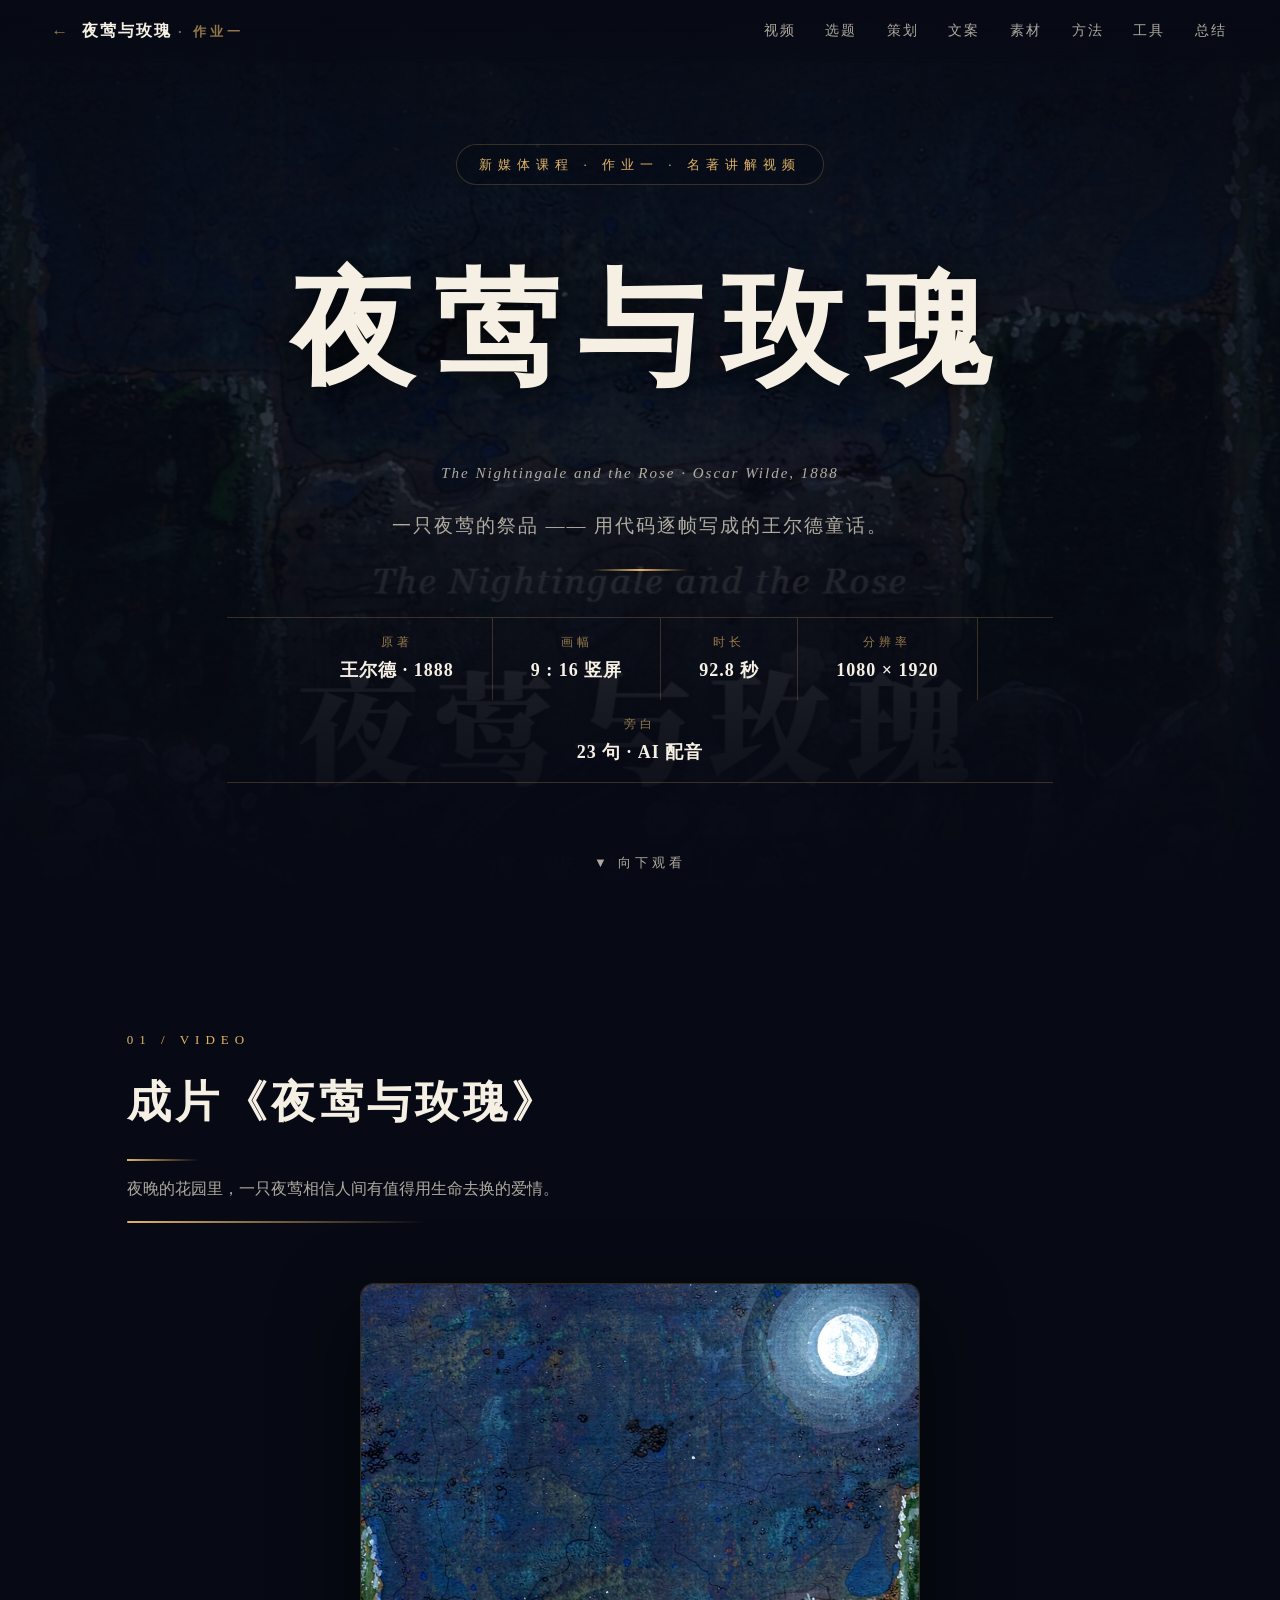
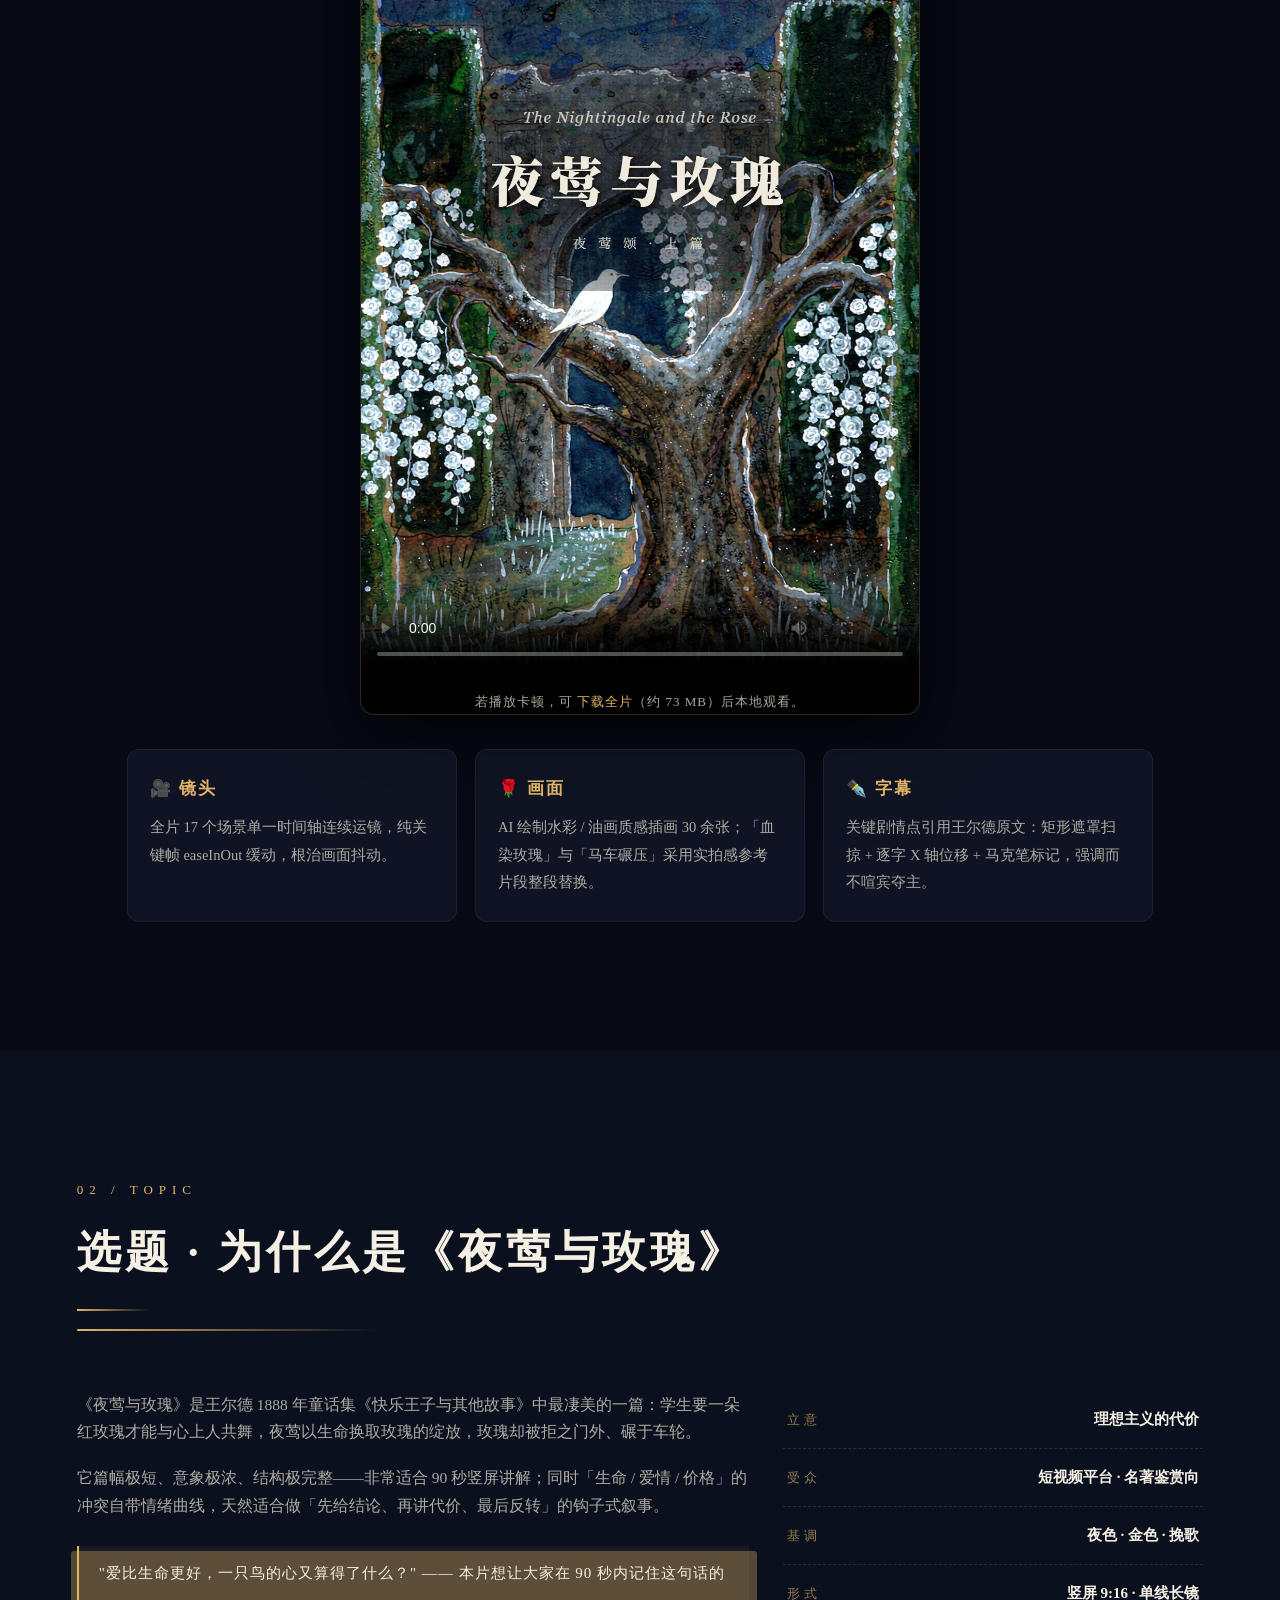
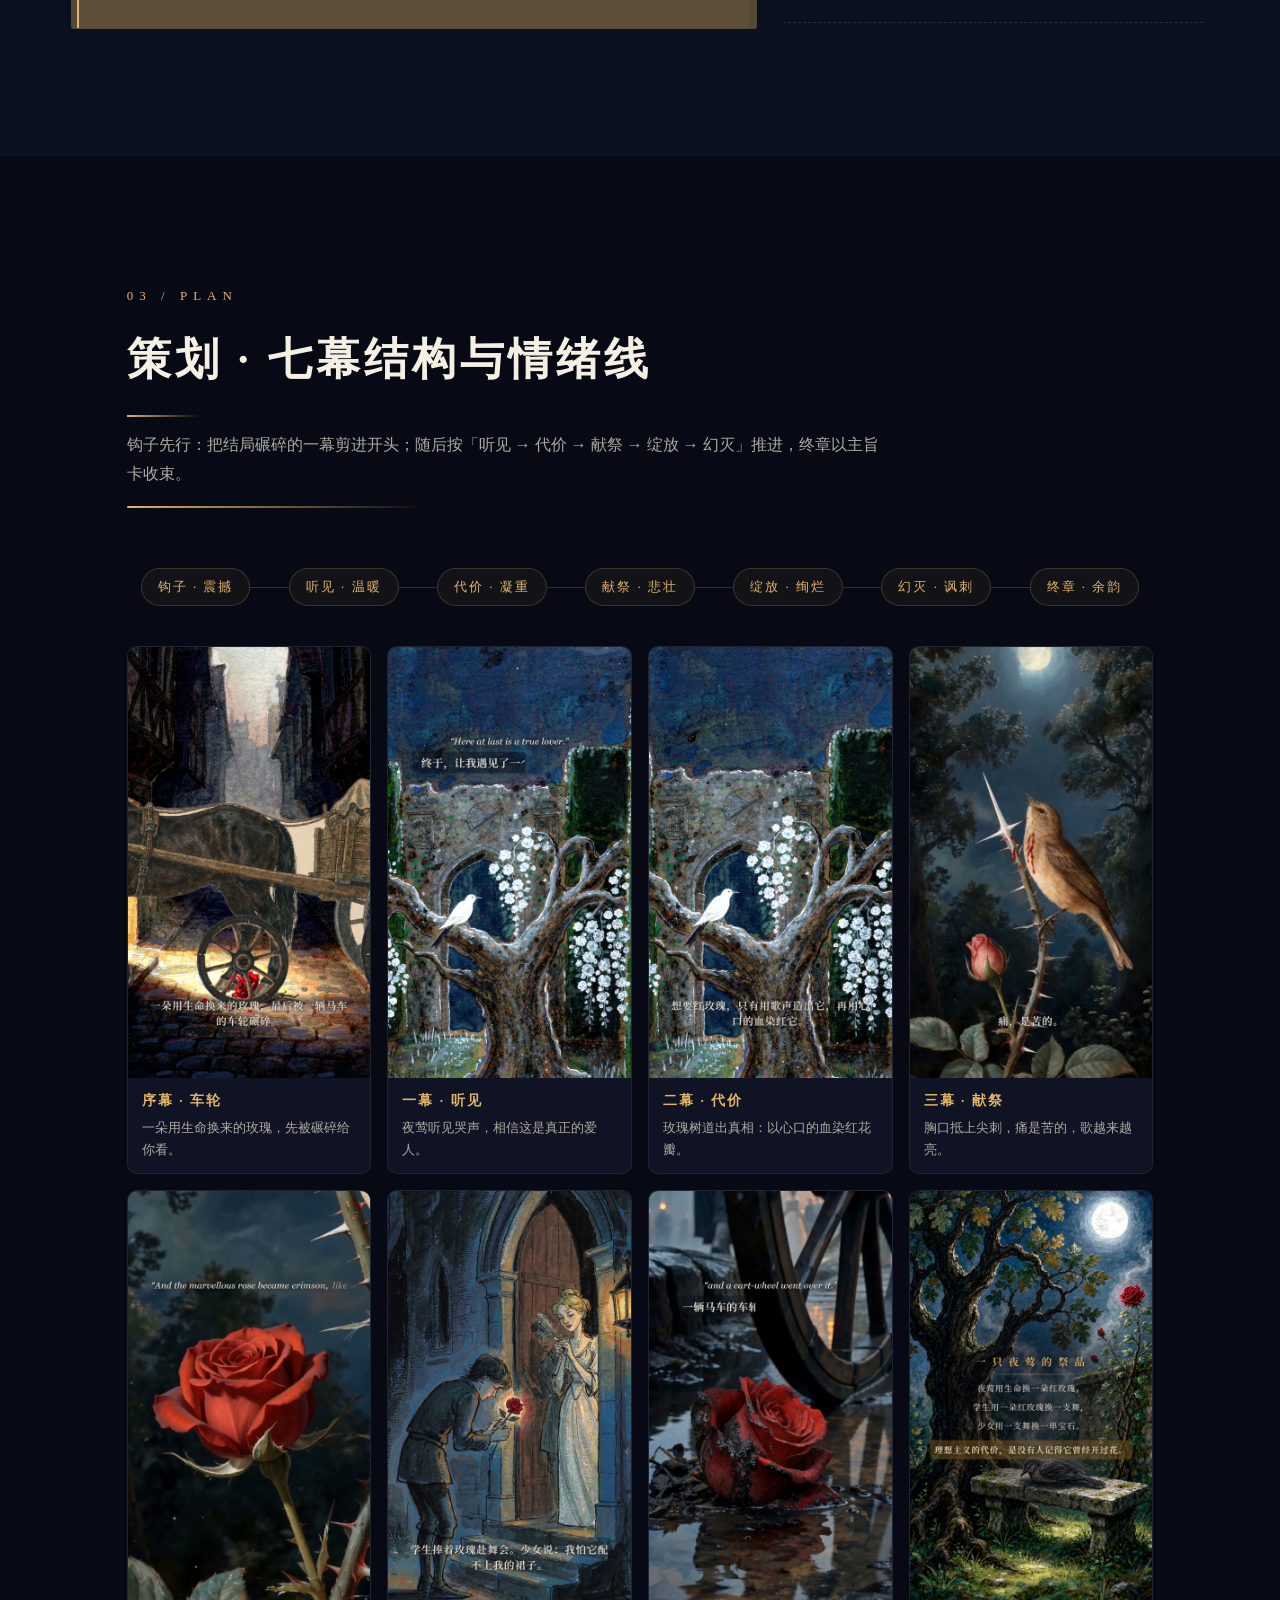
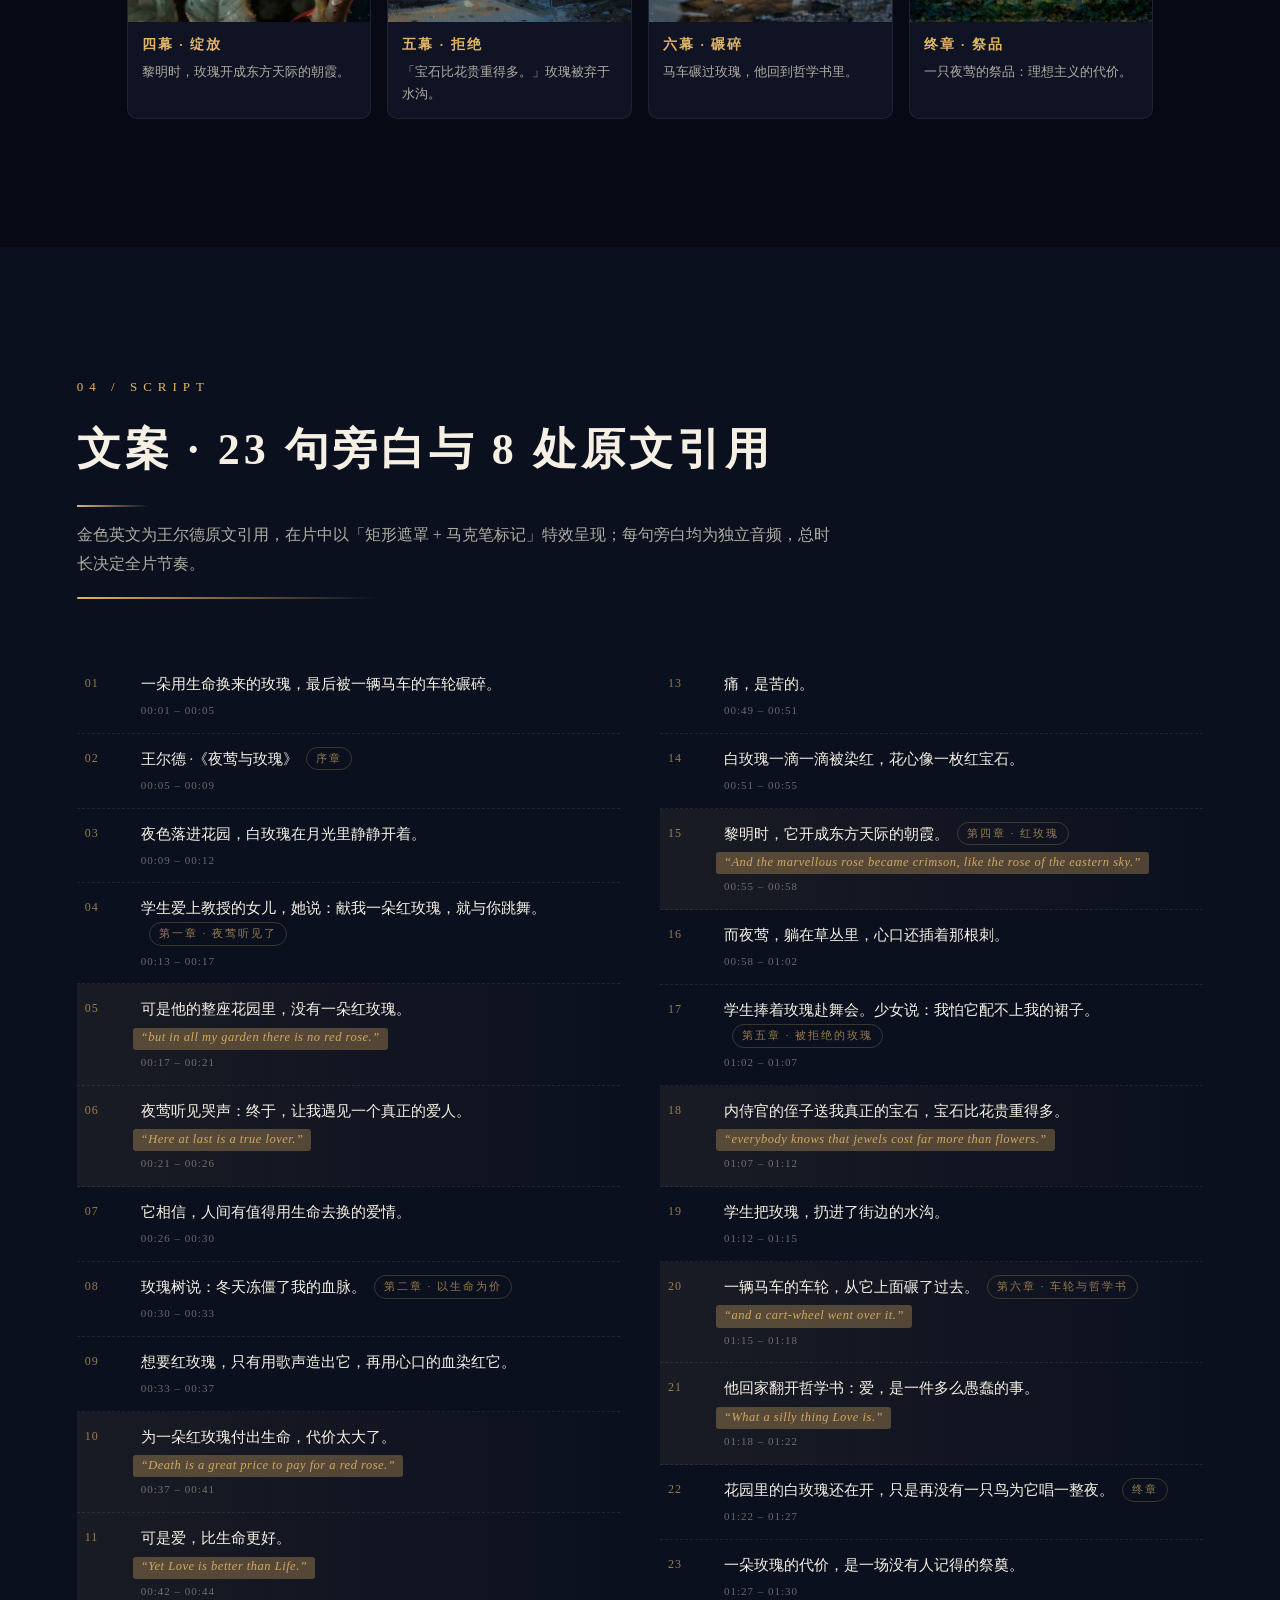
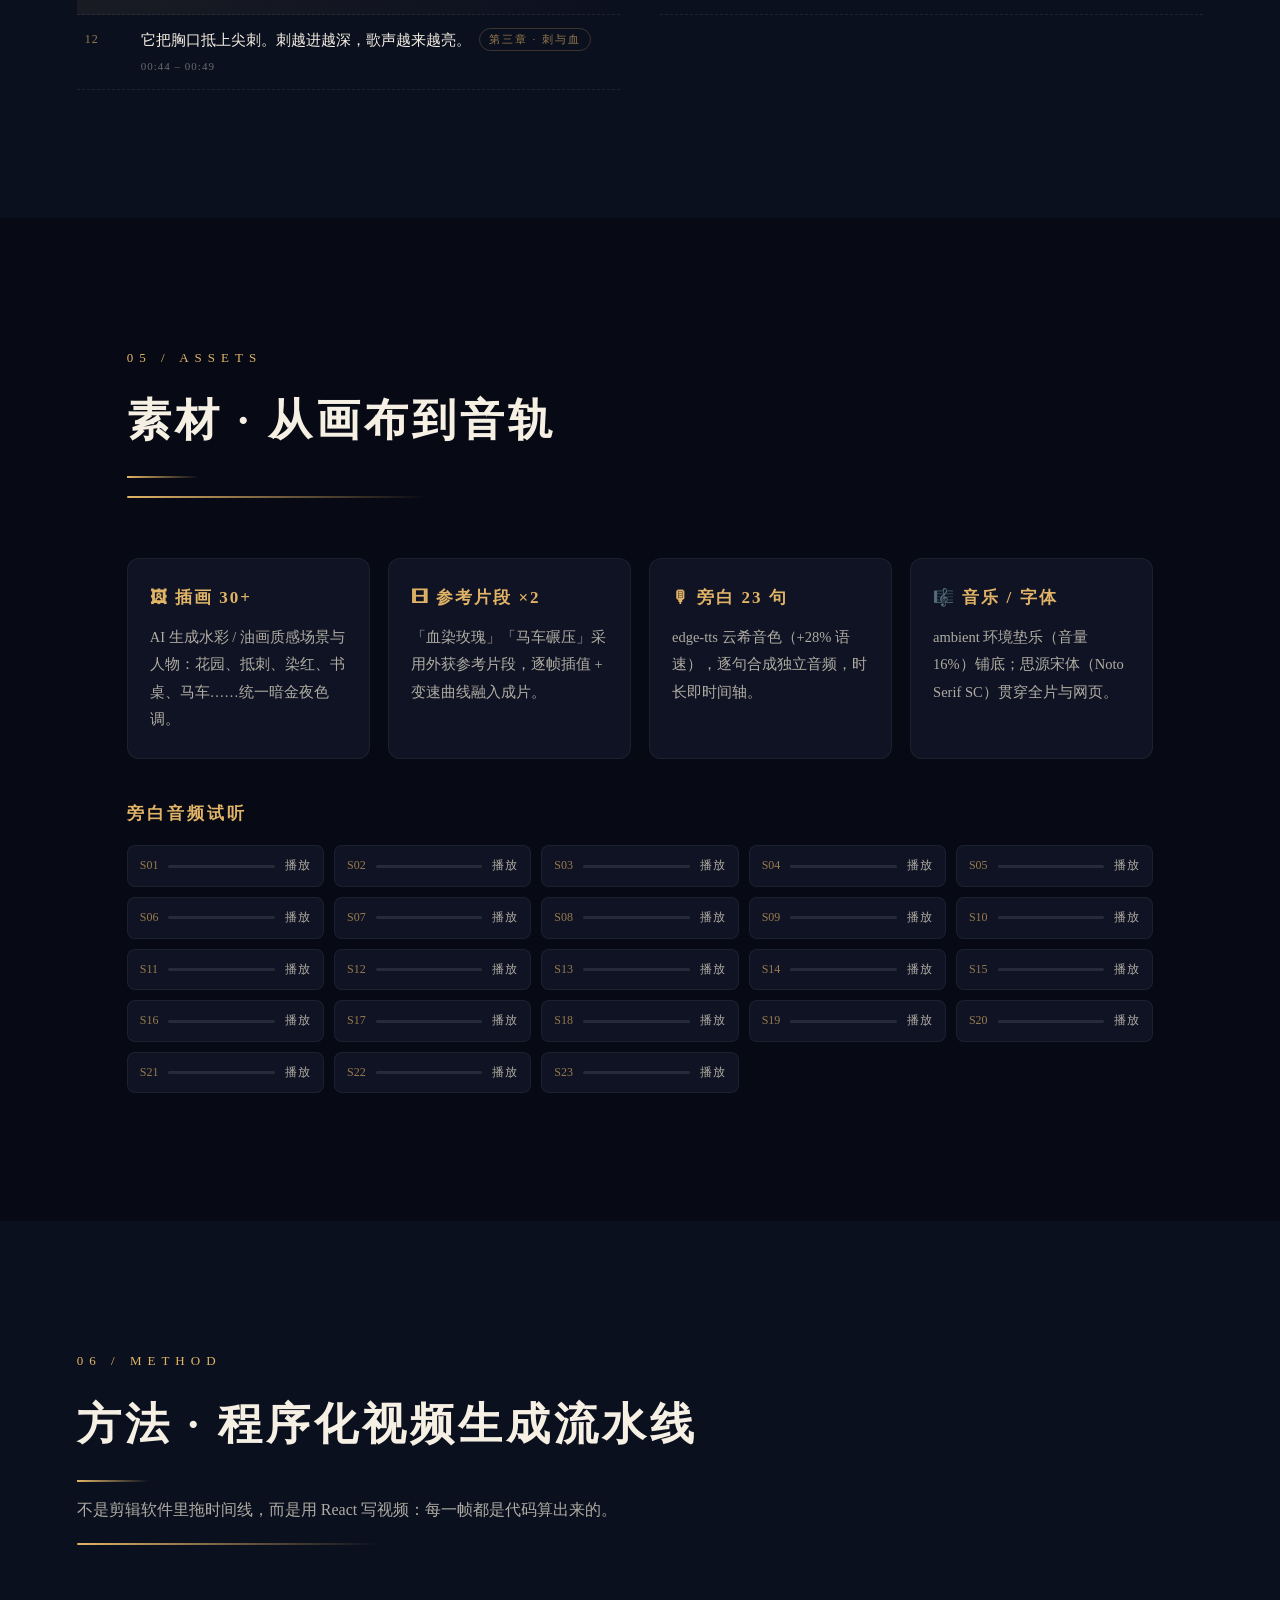
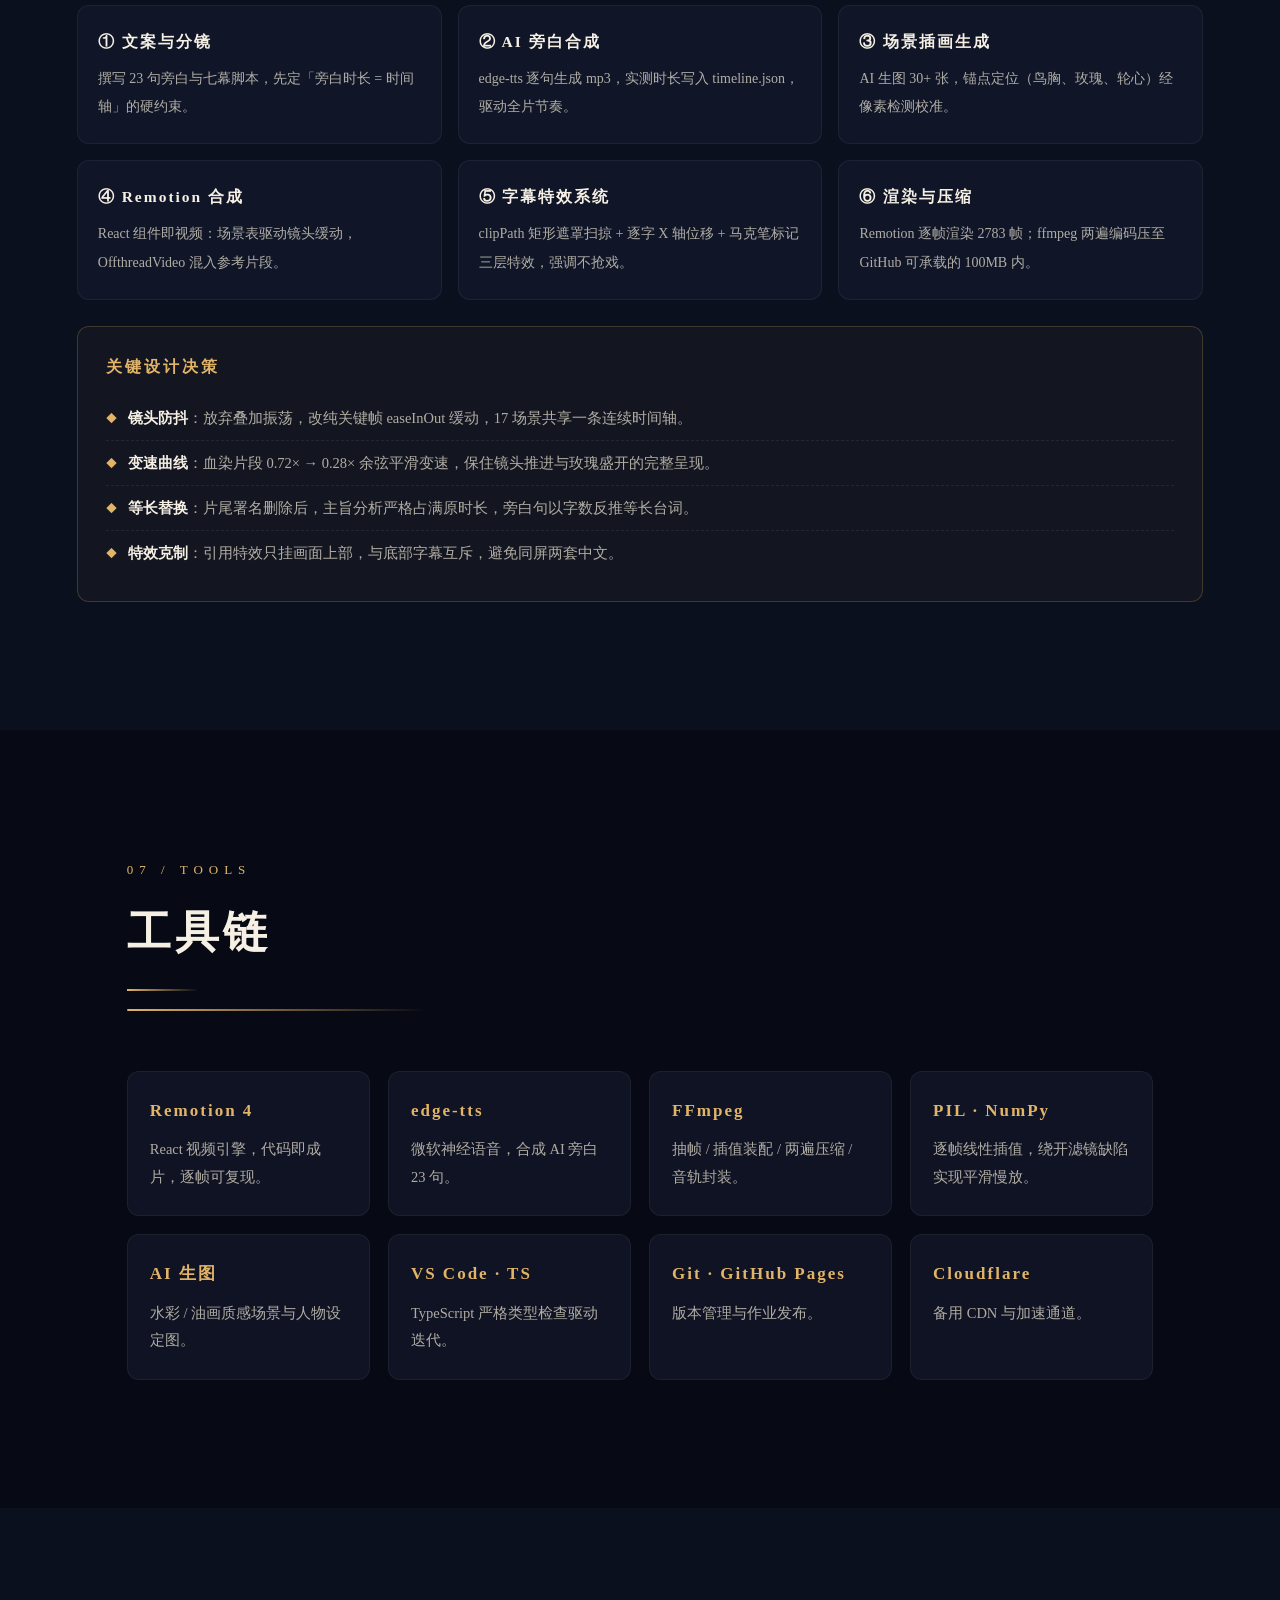
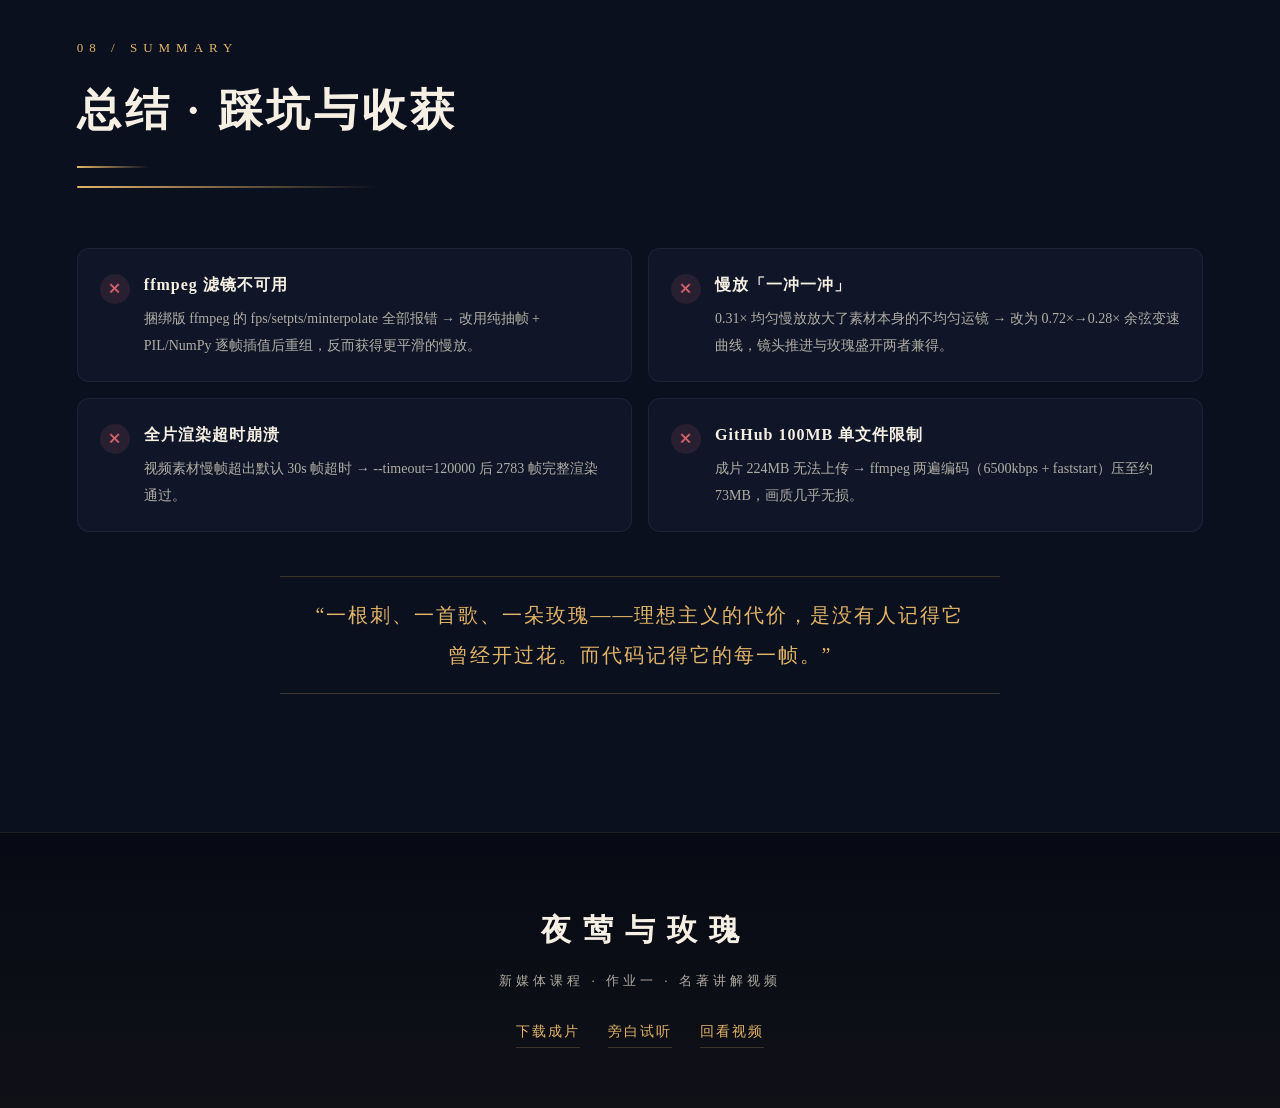
==== commit c12acf7f: "动效系统 v2: 差异化入场(E遮罩揭幕/F编号滑入/B金线扫掠/C马克笔) + hover去同款 + reduced-motion降级" ====
--- a/Assignment1/index.html
+++ b/Assignment1/index.html
@@ -6,6 +6,7 @@
 <title>夜莺与玫瑰 · 名著讲解视频 ｜ 作业一</title>
 <meta name="description" content="《夜莺与玫瑰》名著讲解视频 — Remotion 程序化生成 · AI 旁白 · PV 字幕特效 · 作业展示">
 <link rel="stylesheet" href="css/style.css">
+<script>document.documentElement.classList.add("js");</script>
 </head>
 <body>
 
@@ -29,15 +30,16 @@
 </nav>
 
 <!-- ================= HERO ================= -->
-<header class="hero">
+<header class="hero" data-fx="hero">
   <div class="hero-bg" style="background-image:url('images/poster.jpg')"></div>
   <div class="hero-veil"></div>
   <div class="hero-inner">
-    <div class="badge reveal">新媒体课程 · 作业一 · 名著讲解视频</div>
-    <h1 class="reveal d1">夜莺与玫瑰</h1>
-    <p class="hero-en reveal d2">The Nightingale and the Rose · Oscar Wilde, 1888</p>
-    <p class="hero-sub reveal d3">一只夜莺的祭品 —— 用代码逐帧写成的王尔德童话。</p>
-    <div class="meta reveal d4">
+    <div class="badge" data-h>新媒体课程 · 作业一 · 名著讲解视频</div>
+    <h1><span class="e-curt"><span class="e-in">夜莺与玫瑰</span></span></h1>
+    <p class="hero-en">The Nightingale and the Rose · Oscar Wilde, 1888</p>
+    <p class="hero-sub">一只夜莺的祭品 —— 用代码逐帧写成的王尔德童话。</p>
+    <span class="hero-rule"></span>
+    <div class="meta" data-h>
       <div><i>原著</i><b>王尔德 · 1888</b></div>
       <div><i>画幅</i><b>9 : 16 竖屏</b></div>
       <div><i>时长</i><b>92.8 秒</b></div>
@@ -52,51 +54,51 @@
 
 <!-- ================= 01 视频 ================= -->
 <section id="video" class="sec">
-  <div class="sec-head reveal">
+  <div class="sec-head" data-fx="head">
     <span class="sec-no">01 / VIDEO</span>
     <h2>成片《夜莺与玫瑰》</h2>
     <p>夜晚的花园里，一只夜莺相信人间有值得用生命去换的爱情。</p>
   </div>
-  <div class="video-wrap reveal">
+  <div class="video-wrap">
     <video controls preload="metadata" poster="images/poster.jpg" src="mp4/nightingale.mp4"></video>
     <p class="video-tip">若播放卡顿，可 <a href="mp4/nightingale.mp4" download>下载全片</a>（约 73 MB）后本地观看。</p>
   </div>
   <div class="cards3">
-    <div class="card reveal"><h3>🎥 镜头</h3><p>全片 17 个场景单一时间轴连续运镜，纯关键帧 easeInOut 缓动，根治画面抖动。</p></div>
-    <div class="card reveal d1"><h3>🌹 画面</h3><p>AI 绘制水彩 / 油画质感插画 30 余张；「血染玫瑰」与「马车碾压」采用实拍感参考片段整段替换。</p></div>
-    <div class="card reveal d2"><h3>✒️ 字幕</h3><p>关键剧情点引用王尔德原文：矩形遮罩扫掠 + 逐字 X 轴位移 + 马克笔标记，强调而不喧宾夺主。</p></div>
+    <div class="card"><h3>🎥 镜头</h3><p>全片 17 个场景单一时间轴连续运镜，纯关键帧 easeInOut 缓动，根治画面抖动。</p></div>
+    <div class="card"><h3>🌹 画面</h3><p>AI 绘制水彩 / 油画质感插画 30 余张；「血染玫瑰」与「马车碾压」采用实拍感参考片段整段替换。</p></div>
+    <div class="card"><h3>✒️ 字幕</h3><p>关键剧情点引用王尔德原文：矩形遮罩扫掠 + 逐字 X 轴位移 + 马克笔标记，强调而不喧宾夺主。</p></div>
   </div>
 </section>
 
 <!-- ================= 02 选题 ================= -->
 <section id="topic" class="sec alt">
-  <div class="sec-head reveal">
+  <div class="sec-head" data-fx="head">
     <span class="sec-no">02 / TOPIC</span>
     <h2>选题 · 为什么是《夜莺与玫瑰》</h2>
   </div>
   <div class="topic-grid">
-    <div class="topic-txt reveal">
+    <div class="topic-txt">
       <p>《夜莺与玫瑰》是王尔德 1888 年童话集《快乐王子与其他故事》中最凄美的一篇：学生要一朵红玫瑰才能与心上人共舞，夜莺以生命换取玫瑰的绽放，玫瑰却被拒之门外、碾于车轮。</p>
       <p>它篇幅极短、意象极浓、结构极完整——非常适合 90 秒竖屏讲解；同时「生命 / 爱情 / 价格」的冲突自带情绪曲线，天然适合做「先给结论、再讲代价、最后反转」的钩子式叙事。</p>
-      <blockquote>"爱比生命更好，一只鸟的心又算得了什么？" —— 本片想让大家在 90 秒内记住这句话的重量。</blockquote>
+      <blockquote data-fx="quote"><span class="mk"></span><span class="qt">"爱比生命更好，一只鸟的心又算得了什么？" —— 本片想让大家在 90 秒内记住这句话的重量。</span></blockquote>
     </div>
     <div class="topic-side">
-      <div class="kv reveal"><i>立意</i><b>理想主义的代价</b></div>
-      <div class="kv reveal d1"><i>受众</i><b>短视频平台 · 名著鉴赏向</b></div>
-      <div class="kv reveal d2"><i>基调</i><b>夜色 · 金色 · 挽歌</b></div>
-      <div class="kv reveal d3"><i>形式</i><b>竖屏 9:16 · 单线长镜</b></div>
+      <div class="kv"><i>立意</i><b>理想主义的代价</b></div>
+      <div class="kv"><i>受众</i><b>短视频平台 · 名著鉴赏向</b></div>
+      <div class="kv"><i>基调</i><b>夜色 · 金色 · 挽歌</b></div>
+      <div class="kv"><i>形式</i><b>竖屏 9:16 · 单线长镜</b></div>
     </div>
   </div>
 </section>
 
 <!-- ================= 03 策划 ================= -->
 <section id="plan" class="sec">
-  <div class="sec-head reveal">
+  <div class="sec-head" data-fx="head">
     <span class="sec-no">03 / PLAN</span>
     <h2>策划 · 七幕结构与情绪线</h2>
     <p>钩子先行：把结局碾碎的一幕剪进开头；随后按「听见 → 代价 → 献祭 → 绽放 → 幻灭」推进，终章以主旨卡收束。</p>
   </div>
-  <div class="emotion reveal">
+  <div class="emotion">
     <div class="emo-dot">钩子 · 震撼</div><div class="emo-line"></div>
     <div class="emo-dot">听见 · 温暖</div><div class="emo-line"></div>
     <div class="emo-dot">代价 · 凝重</div><div class="emo-line"></div>
@@ -106,20 +108,20 @@
     <div class="emo-dot">终章 · 余韵</div>
   </div>
   <div class="story-grid">
-    <figure class="reveal"><img src="images/story1.jpg" alt="序章" loading="lazy"><figcaption><b>序幕 · 车轮</b>一朵用生命换来的玫瑰，先被碾碎给你看。</figcaption></figure>
-    <figure class="reveal d1"><img src="images/story2.jpg" alt="听见" loading="lazy"><figcaption><b>一幕 · 听见</b>夜莺听见哭声，相信这是真正的爱人。</figcaption></figure>
-    <figure class="reveal d2"><img src="images/story3.jpg" alt="代价" loading="lazy"><figcaption><b>二幕 · 代价</b>玫瑰树道出真相：以心口的血染红花瓣。</figcaption></figure>
-    <figure class="reveal d3"><img src="images/story4.jpg" alt="献祭" loading="lazy"><figcaption><b>三幕 · 献祭</b>胸口抵上尖刺，痛是苦的，歌越来越亮。</figcaption></figure>
-    <figure class="reveal"><img src="images/story5.jpg" alt="绽放" loading="lazy"><figcaption><b>四幕 · 绽放</b>黎明时，玫瑰开成东方天际的朝霞。</figcaption></figure>
-    <figure class="reveal d1"><img src="images/story6.jpg" alt="拒绝" loading="lazy"><figcaption><b>五幕 · 拒绝</b>「宝石比花贵重得多。」玫瑰被弃于水沟。</figcaption></figure>
-    <figure class="reveal d2"><img src="images/story7.jpg" alt="车轮" loading="lazy"><figcaption><b>六幕 · 碾碎</b>马车碾过玫瑰，他回到哲学书里。</figcaption></figure>
-    <figure class="reveal d3"><img src="images/story8.jpg" alt="终章" loading="lazy"><figcaption><b>终章 · 祭品</b>一只夜莺的祭品：理想主义的代价。</figcaption></figure>
+    <figure><img src="images/story1.jpg" alt="序章" loading="lazy"><figcaption><b>序幕 · 车轮</b>一朵用生命换来的玫瑰，先被碾碎给你看。</figcaption></figure>
+    <figure><img src="images/story2.jpg" alt="听见" loading="lazy"><figcaption><b>一幕 · 听见</b>夜莺听见哭声，相信这是真正的爱人。</figcaption></figure>
+    <figure><img src="images/story3.jpg" alt="代价" loading="lazy"><figcaption><b>二幕 · 代价</b>玫瑰树道出真相：以心口的血染红花瓣。</figcaption></figure>
+    <figure><img src="images/story4.jpg" alt="献祭" loading="lazy"><figcaption><b>三幕 · 献祭</b>胸口抵上尖刺，痛是苦的，歌越来越亮。</figcaption></figure>
+    <figure><img src="images/story5.jpg" alt="绽放" loading="lazy"><figcaption><b>四幕 · 绽放</b>黎明时，玫瑰开成东方天际的朝霞。</figcaption></figure>
+    <figure><img src="images/story6.jpg" alt="拒绝" loading="lazy"><figcaption><b>五幕 · 拒绝</b>「宝石比花贵重得多。」玫瑰被弃于水沟。</figcaption></figure>
+    <figure><img src="images/story7.jpg" alt="车轮" loading="lazy"><figcaption><b>六幕 · 碾碎</b>马车碾过玫瑰，他回到哲学书里。</figcaption></figure>
+    <figure><img src="images/story8.jpg" alt="终章" loading="lazy"><figcaption><b>终章 · 祭品</b>一只夜莺的祭品：理想主义的代价。</figcaption></figure>
   </div>
 </section>
 
 <!-- ================= 04 文案 ================= -->
 <section id="script" class="sec alt">
-  <div class="sec-head reveal">
+  <div class="sec-head" data-fx="head">
     <span class="sec-no">04 / SCRIPT</span>
     <h2>文案 · 23 句旁白与 8 处原文引用</h2>
     <p>金色英文为王尔德原文引用，在片中以「矩形遮罩 + 马克笔标记」特效呈现；每句旁白均为独立音频，总时长决定全片节奏。</p>
@@ -129,17 +131,17 @@
 
 <!-- ================= 05 素材 ================= -->
 <section id="assets" class="sec">
-  <div class="sec-head reveal">
+  <div class="sec-head" data-fx="head">
     <span class="sec-no">05 / ASSETS</span>
     <h2>素材 · 从画布到音轨</h2>
   </div>
   <div class="cards4">
-    <div class="card reveal"><h3>🖼 插画 30+</h3><p>AI 生成水彩 / 油画质感场景与人物：花园、抵刺、染红、书桌、马车……统一暗金夜色调。</p></div>
-    <div class="card reveal d1"><h3>🎞 参考片段 ×2</h3><p>「血染玫瑰」「马车碾压」采用外获参考片段，逐帧插值 + 变速曲线融入成片。</p></div>
-    <div class="card reveal d2"><h3>🎙 旁白 23 句</h3><p>edge-tts 云希音色（+28% 语速），逐句合成独立音频，时长即时间轴。</p></div>
-    <div class="card reveal d3"><h3>🎼 音乐 / 字体</h3><p>ambient 环境垫乐（音量 16%）铺底；思源宋体（Noto Serif SC）贯穿全片与网页。</p></div>
-  </div>
-  <div class="mp3-row reveal">
+    <div class="card"><h3>🖼 插画 30+</h3><p>AI 生成水彩 / 油画质感场景与人物：花园、抵刺、染红、书桌、马车……统一暗金夜色调。</p></div>
+    <div class="card"><h3>🎞 参考片段 ×2</h3><p>「血染玫瑰」「马车碾压」采用外获参考片段，逐帧插值 + 变速曲线融入成片。</p></div>
+    <div class="card"><h3>🎙 旁白 23 句</h3><p>edge-tts 云希音色（+28% 语速），逐句合成独立音频，时长即时间轴。</p></div>
+    <div class="card"><h3>🎼 音乐 / 字体</h3><p>ambient 环境垫乐（音量 16%）铺底；思源宋体（Noto Serif SC）贯穿全片与网页。</p></div>
+  </div>
+  <div class="mp3-row">
     <h3>旁白音频试听</h3>
     <div class="mp3-grid" id="mp3Grid"></div>
   </div>
@@ -147,20 +149,20 @@
 
 <!-- ================= 06 方法 ================= -->
 <section id="method" class="sec alt">
-  <div class="sec-head reveal">
+  <div class="sec-head" data-fx="head">
     <span class="sec-no">06 / METHOD</span>
     <h2>方法 · 程序化视频生成流水线</h2>
     <p>不是剪辑软件里拖时间线，而是用 React 写视频：每一帧都是代码算出来的。</p>
   </div>
   <div class="steps">
-    <div class="step reveal"><b>① 文案与分镜</b><span>撰写 23 句旁白与七幕脚本，先定「旁白时长 = 时间轴」的硬约束。</span></div>
-    <div class="step reveal d1"><b>② AI 旁白合成</b><span>edge-tts 逐句生成 mp3，实测时长写入 timeline.json，驱动全片节奏。</span></div>
-    <div class="step reveal d2"><b>③ 场景插画生成</b><span>AI 生图 30+ 张，锚点定位（鸟胸、玫瑰、轮心）经像素检测校准。</span></div>
-    <div class="step reveal d3"><b>④ Remotion 合成</b><span>React 组件即视频：场景表驱动镜头缓动，OffthreadVideo 混入参考片段。</span></div>
-    <div class="step reveal"><b>⑤ 字幕特效系统</b><span>clipPath 矩形遮罩扫掠 + 逐字 X 轴位移 + 马克笔标记三层特效，强调不抢戏。</span></div>
-    <div class="step reveal d1"><b>⑥ 渲染与压缩</b><span>Remotion 逐帧渲染 2783 帧；ffmpeg 两遍编码压至 GitHub 可承载的 100MB 内。</span></div>
-  </div>
-  <div class="tech-note reveal">
+    <div class="step"><b>① 文案与分镜</b><span>撰写 23 句旁白与七幕脚本，先定「旁白时长 = 时间轴」的硬约束。</span></div>
+    <div class="step"><b>② AI 旁白合成</b><span>edge-tts 逐句生成 mp3，实测时长写入 timeline.json，驱动全片节奏。</span></div>
+    <div class="step"><b>③ 场景插画生成</b><span>AI 生图 30+ 张，锚点定位（鸟胸、玫瑰、轮心）经像素检测校准。</span></div>
+    <div class="step"><b>④ Remotion 合成</b><span>React 组件即视频：场景表驱动镜头缓动，OffthreadVideo 混入参考片段。</span></div>
+    <div class="step"><b>⑤ 字幕特效系统</b><span>clipPath 矩形遮罩扫掠 + 逐字 X 轴位移 + 马克笔标记三层特效，强调不抢戏。</span></div>
+    <div class="step"><b>⑥ 渲染与压缩</b><span>Remotion 逐帧渲染 2783 帧；ffmpeg 两遍编码压至 GitHub 可承载的 100MB 内。</span></div>
+  </div>
+  <div class="tech-note">
     <h3>关键设计决策</h3>
     <ul>
       <li><b>镜头防抖</b>：放弃叠加振荡，改纯关键帧 easeInOut 缓动，17 场景共享一条连续时间轴。</li>
@@ -173,36 +175,36 @@
 
 <!-- ================= 07 工具 ================= -->
 <section id="tools" class="sec">
-  <div class="sec-head reveal">
+  <div class="sec-head" data-fx="head">
     <span class="sec-no">07 / TOOLS</span>
     <h2>工具链</h2>
   </div>
   <div class="cards4">
-    <div class="card reveal"><h3>Remotion 4</h3><p>React 视频引擎，代码即成片，逐帧可复现。</p></div>
-    <div class="card reveal d1"><h3>edge-tts</h3><p>微软神经语音，合成 AI 旁白 23 句。</p></div>
-    <div class="card reveal d2"><h3>FFmpeg</h3><p>抽帧 / 插值装配 / 两遍压缩 / 音轨封装。</p></div>
-    <div class="card reveal d3"><h3>PIL · NumPy</h3><p>逐帧线性插值，绕开滤镜缺陷实现平滑慢放。</p></div>
-    <div class="card reveal"><h3>AI 生图</h3><p>水彩 / 油画质感场景与人物设定图。</p></div>
-    <div class="card reveal d1"><h3>VS Code · TS</h3><p>TypeScript 严格类型检查驱动迭代。</p></div>
-    <div class="card reveal d2"><h3>Git · GitHub Pages</h3><p>版本管理与作业发布。</p></div>
-    <div class="card reveal d3"><h3>Cloudflare</h3><p>备用 CDN 与加速通道。</p></div>
+    <div class="card"><h3>Remotion 4</h3><p>React 视频引擎，代码即成片，逐帧可复现。</p></div>
+    <div class="card"><h3>edge-tts</h3><p>微软神经语音，合成 AI 旁白 23 句。</p></div>
+    <div class="card"><h3>FFmpeg</h3><p>抽帧 / 插值装配 / 两遍压缩 / 音轨封装。</p></div>
+    <div class="card"><h3>PIL · NumPy</h3><p>逐帧线性插值，绕开滤镜缺陷实现平滑慢放。</p></div>
+    <div class="card"><h3>AI 生图</h3><p>水彩 / 油画质感场景与人物设定图。</p></div>
+    <div class="card"><h3>VS Code · TS</h3><p>TypeScript 严格类型检查驱动迭代。</p></div>
+    <div class="card"><h3>Git · GitHub Pages</h3><p>版本管理与作业发布。</p></div>
+    <div class="card"><h3>Cloudflare</h3><p>备用 CDN 与加速通道。</p></div>
   </div>
 </section>
 
 <!-- ================= 08 总结 ================= -->
 <section id="summary" class="sec alt">
-  <div class="sec-head reveal">
+  <div class="sec-head" data-fx="head">
     <span class="sec-no">08 / SUMMARY</span>
     <h2>总结 · 踩坑与收获</h2>
   </div>
   <div class="pits">
-    <div class="pit reveal"><span class="x">✕</span><div><b>ffmpeg 滤镜不可用</b><p>捆绑版 ffmpeg 的 fps/setpts/minterpolate 全部报错 → 改用纯抽帧 + PIL/NumPy 逐帧插值后重组，反而获得更平滑的慢放。</p></div></div>
-    <div class="pit reveal d1"><span class="x">✕</span><div><b>慢放「一冲一冲」</b><p>0.31× 均匀慢放放大了素材本身的不均匀运镜 → 改为 0.72×→0.28× 余弦变速曲线，镜头推进与玫瑰盛开两者兼得。</p></div></div>
-    <div class="pit reveal d2"><span class="x">✕</span><div><b>全片渲染超时崩溃</b><p>视频素材慢帧超出默认 30s 帧超时 → --timeout=120000 后 2783 帧完整渲染通过。</p></div></div>
-    <div class="pit reveal d3"><span class="x">✕</span><div><b>GitHub 100MB 单文件限制</b><p>成片 224MB 无法上传 → ffmpeg 两遍编码（6500kbps + faststart）压至约 73MB，画质几乎无损。</p></div></div>
-  </div>
-  <div class="closing reveal">
-    <p>“一根刺、一首歌、一朵玫瑰——理想主义的代价，是没有人记得它曾经开过花。而代码记得它的每一帧。”</p>
+    <div class="pit"><span class="x">✕</span><div><b>ffmpeg 滤镜不可用</b><p>捆绑版 ffmpeg 的 fps/setpts/minterpolate 全部报错 → 改用纯抽帧 + PIL/NumPy 逐帧插值后重组，反而获得更平滑的慢放。</p></div></div>
+    <div class="pit"><span class="x">✕</span><div><b>慢放「一冲一冲」</b><p>0.31× 均匀慢放放大了素材本身的不均匀运镜 → 改为 0.72×→0.28× 余弦变速曲线，镜头推进与玫瑰盛开两者兼得。</p></div></div>
+    <div class="pit"><span class="x">✕</span><div><b>全片渲染超时崩溃</b><p>视频素材慢帧超出默认 30s 帧超时 → --timeout=120000 后 2783 帧完整渲染通过。</p></div></div>
+    <div class="pit"><span class="x">✕</span><div><b>GitHub 100MB 单文件限制</b><p>成片 224MB 无法上传 → ffmpeg 两遍编码（6500kbps + faststart）压至约 73MB，画质几乎无损。</p></div></div>
+  </div>
+  <div class="closing" data-fx="curtain">
+    <p class="e-curt"><span class="e-in">“一根刺、一首歌、一朵玫瑰——理想主义的代价，是没有人记得它曾经开过花。而代码记得它的每一帧。”</span></p>
   </div>
 </section>
 
--- a/Assignment1/css/style.css
+++ b/Assignment1/css/style.css
@@ -12,6 +12,11 @@
   --ivory: #f6f0e4;
   --dim: rgba(238, 231, 214, 0.72);
   --serif: "Noto Serif SC", "Source Han Serif SC", "Songti SC", "STSong", serif;
+  /* 动效 token · 三档时长两种曲线 */
+  --t-fast: .35s; --t-med: .7s; --t-slow: .95s;
+  --ease-out: cubic-bezier(.22,.61,.36,1);
+  --ease-sweep: cubic-bezier(.77,0,.18,1);
+  --ease-expo: cubic-bezier(.19,1,.22,1);
 }
 * { margin: 0; padding: 0; box-sizing: border-box; }
 html { scroll-behavior: smooth; }
@@ -68,8 +73,8 @@
 .hero-veil {
   position: absolute; inset: 0;
   background:
-    radial-gradient(70% 60% at 50% 44%, rgba(7,10,20,.42) 0%, rgba(7,10,20,.66) 60%, rgba(7,10,20,.9) 100%),
-    linear-gradient(180deg, rgba(7,10,20,.72) 0%, rgba(7,10,20,.18) 30%, rgba(7,10,20,.28) 62%, var(--bg) 100%);
+    radial-gradient(70% 60% at 50% 44%, rgba(7,10,20,.62) 0%, rgba(7,10,20,.8) 60%, rgba(7,10,20,.94) 100%),
+    linear-gradient(180deg, rgba(7,10,20,.78) 0%, rgba(7,10,20,.3) 30%, rgba(7,10,20,.42) 62%, var(--bg) 100%);
 }
 .hero-inner { position: relative; padding: 15vh 6vw 12vh; max-width: 980px; }
 .badge {
@@ -136,10 +141,12 @@
 .card {
   background: var(--panel); border: 1px solid rgba(255,255,255,.06);
   border-radius: 12px; padding: 24px 22px;
-  transition: transform .35s, border-color .35s;
-}
-.card:hover { transform: translateY(-5px); border-color: var(--line); }
-.card h3 { color: var(--gold); font-size: 17px; letter-spacing: 2px; margin-bottom: 10px; }
+  transition: border-color .35s var(--ease-out), background .35s var(--ease-out);
+}
+/* B1 修复：hover 不再统一抬升，改为边界点亮 + 标题转金 */
+.card:hover { border-color: var(--gold-soft); background: rgba(30, 38, 66, 0.68); }
+.card:hover h3 { color: var(--ivory); text-shadow: 0 0 18px rgba(226,180,103,.35); }
+.card h3 { color: var(--gold); font-size: 17px; letter-spacing: 2px; margin-bottom: 10px; transition: color .35s, text-shadow .35s; }
 .card p { color: var(--dim); font-size: 14.5px; line-height: 1.9; }
 
 /* ---------- 02 选题 ---------- */
@@ -170,10 +177,12 @@
 .story-grid { display: grid; grid-template-columns: repeat(4, 1fr); gap: 16px; }
 .story-grid figure {
   border: 1px solid rgba(255,255,255,.07); border-radius: 10px; overflow: hidden;
-  background: var(--panel); transition: transform .35s, border-color .35s;
-}
-.story-grid figure:hover { transform: translateY(-6px); border-color: var(--line); }
-.story-grid img { width: 100%; aspect-ratio: 9/16; object-fit: cover; }
+  background: var(--panel); transition: border-color .35s var(--ease-out);
+}
+/* B1 修复：分镜 hover = 画面缓慢推近，代替整卡抬升 */
+.story-grid figure:hover { border-color: var(--gold-soft); }
+.story-grid img { width: 100%; aspect-ratio: 9/16; object-fit: cover; transition: transform .8s var(--ease-expo); }
+.story-grid figure:hover img { transform: scale(1.05); }
 .story-grid figcaption { padding: 12px 14px; font-size: 13px; color: var(--dim); line-height: 1.7; }
 .story-grid figcaption b { display: block; color: var(--gold); letter-spacing: 2px; margin-bottom: 4px; font-size: 13.5px; }
 
@@ -193,7 +202,8 @@
   font-family: Georgia, serif;
 }
 .script-list .qen {
-  display: block; margin-top: 4px; font-style: italic;
+  display: block; width: fit-content; max-width: 100%;
+  margin-top: 4px; font-style: italic;
   color: var(--gold); font-size: 12.5px; letter-spacing: .5px; opacity: .92;
 }
 .script-list li.quote { background: linear-gradient(90deg, rgba(226,180,103,.07), transparent); }
@@ -267,12 +277,72 @@
 .f-links { margin-top: 26px; display: flex; justify-content: center; gap: 28px; }
 .f-links a { font-size: 14px; letter-spacing: 2px; border-bottom: 1px solid var(--line); padding-bottom: 3px; }
 
-/* ---------- 滚动显现 ---------- */
-.reveal { opacity: 0; transform: translateY(26px); transition: opacity .8s ease, transform .8s cubic-bezier(.22,.61,.36,1); }
-.reveal.d1 { transition-delay: .12s; }
-.reveal.d2 { transition-delay: .24s; }
-.reveal.d3 { transition-delay: .36s; }
-.reveal.in { opacity: 1; transform: none; }
+/* ==========================================================
+   动效系统 v2 — 差异化入场（闸门 B1/B2/B3 修复）
+   E 遮罩揭幕 = 主标题/主旨 · F 编号滑入 = 章节标题
+   B 金线扫掠 = 副标题   · C 马克笔扫掠 = 原文引用
+   内容卡片不再入场 —— 它们本来就该在那
+   ========================================================== */
+
+/* --- E · 遮罩揭幕（hero 主标题 / 总结主旨句） --- */
+.e-curt { display: block; overflow: hidden; }
+.e-curt .e-in { display: block; }
+.js [data-fx] .e-in { transform: translateY(114%); transition: transform var(--t-slow) var(--ease-expo); }
+.js [data-fx].in .e-in { transform: none; }
+
+/* --- F + B · 章节头：编号滑入 → 标题补位 → 副标题浮升 → 金线扫出 --- */
+.js .sec-head .sec-no { opacity: 0; transform: translateX(-46px) rotate(-5deg); transition: all var(--t-med) var(--ease-out); }
+.js .sec-head h2 { opacity: 0; transform: translateX(26px); transition: all var(--t-med) var(--ease-out) .16s; }
+.js .sec-head p { opacity: 0; transform: translateY(12px); transition: all .65s var(--ease-out) .4s; }
+.js .sec-head::after {
+  content: ""; display: block; height: 2px; margin-top: 18px;
+  width: min(300px, 42%); border-radius: 2px;
+  background: linear-gradient(90deg, var(--gold), rgba(226,180,103,0));
+  transform: scaleX(0); transform-origin: left;
+  transition: transform .85s var(--ease-sweep) .55s;
+}
+.js .sec-head.in .sec-no, .js .sec-head.in h2, .js .sec-head.in p { opacity: 1; transform: none; }
+.js .sec-head.in::after { transform: scaleX(1); }
+
+/* --- Hero 编排（加载即演一次性） --- */
+.js .hero .badge, .js .hero .meta { opacity: 0; transition: opacity var(--t-med) var(--ease-out); }
+.js .hero .hero-en { opacity: 0; transform: translateY(14px); transition: all var(--t-med) var(--ease-out) .5s; }
+.js .hero .hero-sub { opacity: 0; transform: translateY(14px); transition: all var(--t-med) var(--ease-out) .68s; }
+.js .hero .hero-rule {
+  display: block; width: 96px; height: 2px; margin: 26px auto 0; border-radius: 2px;
+  background: linear-gradient(90deg, rgba(226,180,103,0), var(--gold), rgba(226,180,103,0));
+  transform: scaleX(0); transition: transform .8s var(--ease-sweep) .88s;
+}
+.js .hero.in .badge, .js .hero.in .meta { opacity: 1; }
+.js .hero.in .hero-en, .js .hero.in .hero-sub { opacity: 1; transform: none; }
+.js .hero.in .hero-rule { transform: scaleX(1); }
+
+/* --- C · 马克笔扫掠（原文引用 / 重要词句） --- */
+.qen, .topic-txt blockquote { position: relative; }
+.mk {
+  position: absolute; left: -8px; right: -8px; top: 6%; bottom: -1px;
+  background: rgba(226,180,103,.34); border-radius: 3px;
+  transform: scaleX(0); transform-origin: left;
+  transition: transform .6s var(--ease-sweep) .12s;
+}
+.qt { position: relative; display: inline; }
+.js [data-fx] .qt { clip-path: inset(0 100% 0 0); transition: clip-path .75s var(--ease-sweep) .22s; }
+.js [data-fx].in .mk { transform: scaleX(1); }
+.js [data-fx].in .qt { clip-path: inset(0 -4% 0 0); }
+
+/* --- 降级：减少动态 / 无 JS 时不藏内容 --- */
+@media (prefers-reduced-motion: reduce) {
+  *, *::before, *::after {
+    animation: none !important;
+    transition: none !important;
+    transition-delay: 0ms !important;
+  }
+  .js [data-fx] .e-in { transform: none; }
+  .js .hero .badge, .js .hero .meta, .js .hero .hero-en, .js .hero .hero-sub,
+  .js .sec-head .sec-no, .js .sec-head h2, .js .sec-head p { opacity: 1; transform: none; }
+  .js [data-fx] .qt { clip-path: none; }
+  .js [data-fx] .mk, .js .sec-head::after { transform: scaleX(1); }
+}
 
 /* ---------- 文案区补充：章节标签 / 时间码 / 锚点偏移 ---------- */
 section.sec { scroll-margin-top: 86px; }
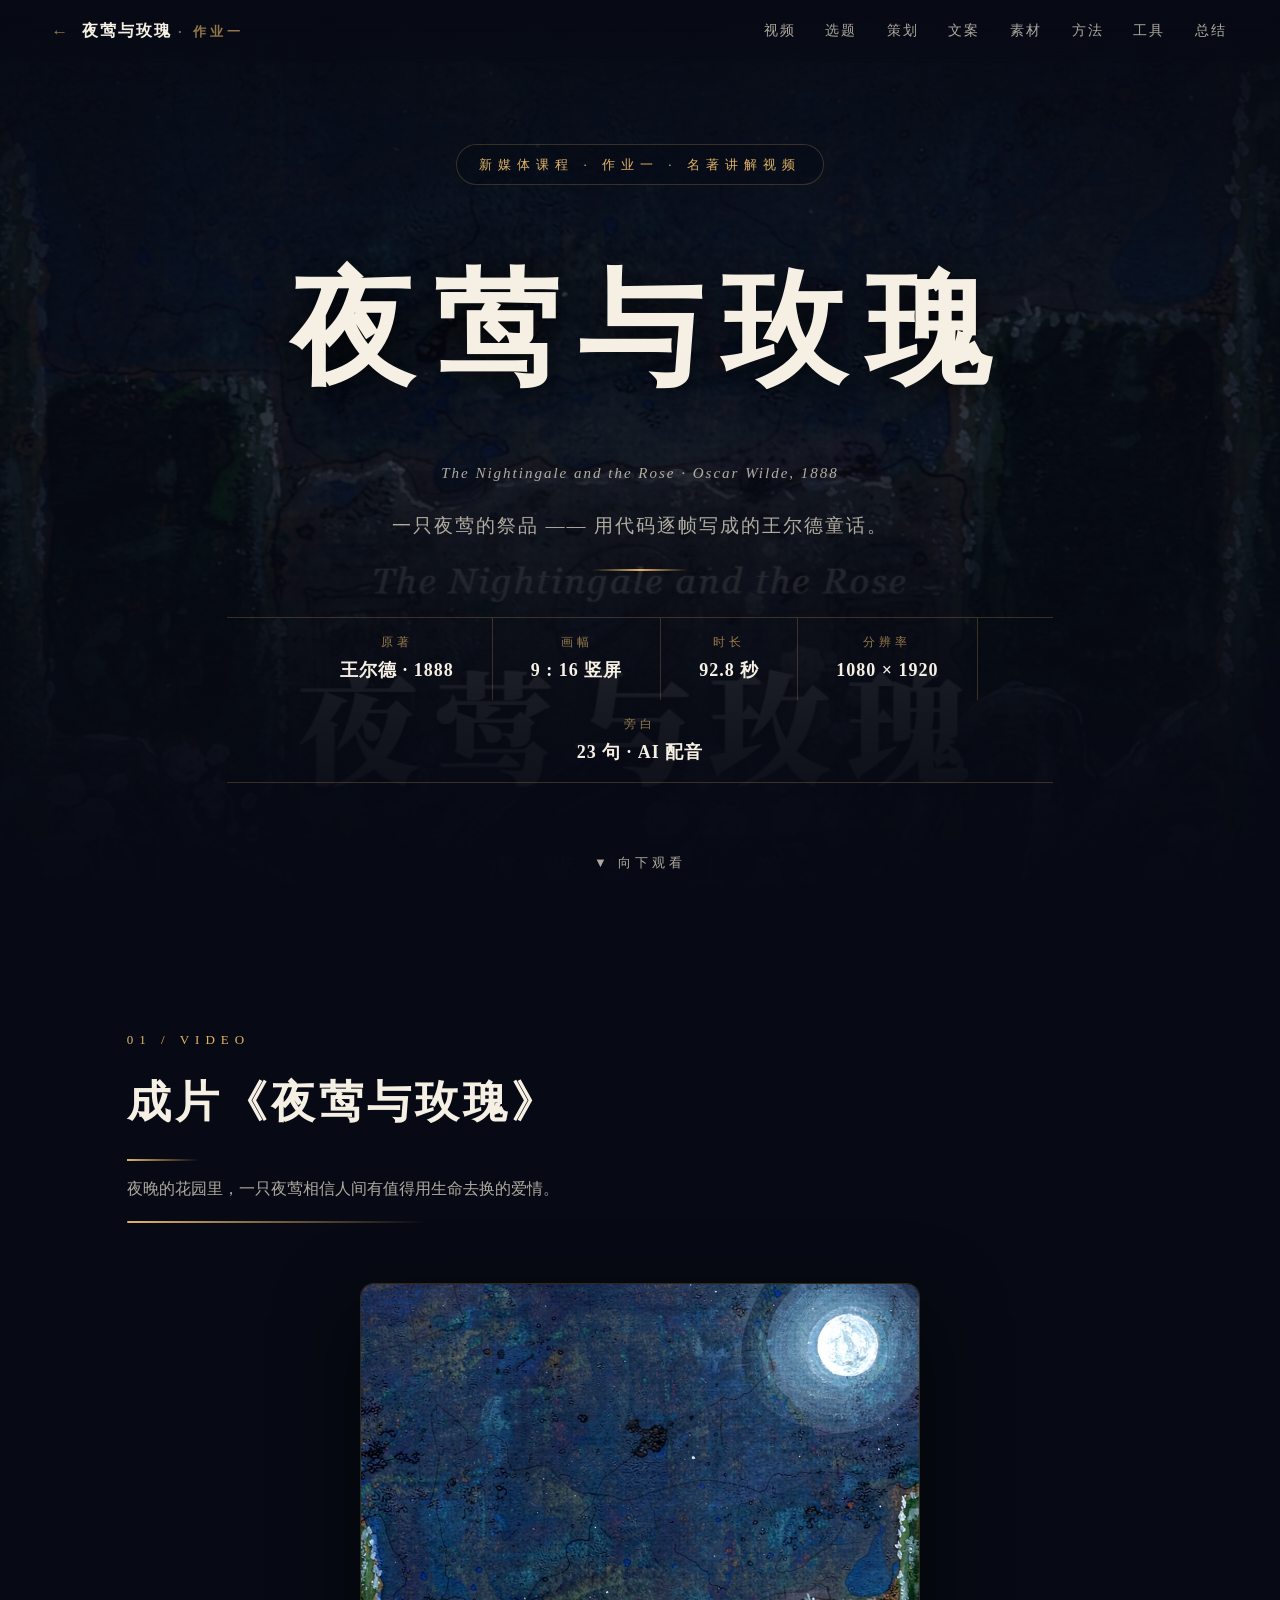
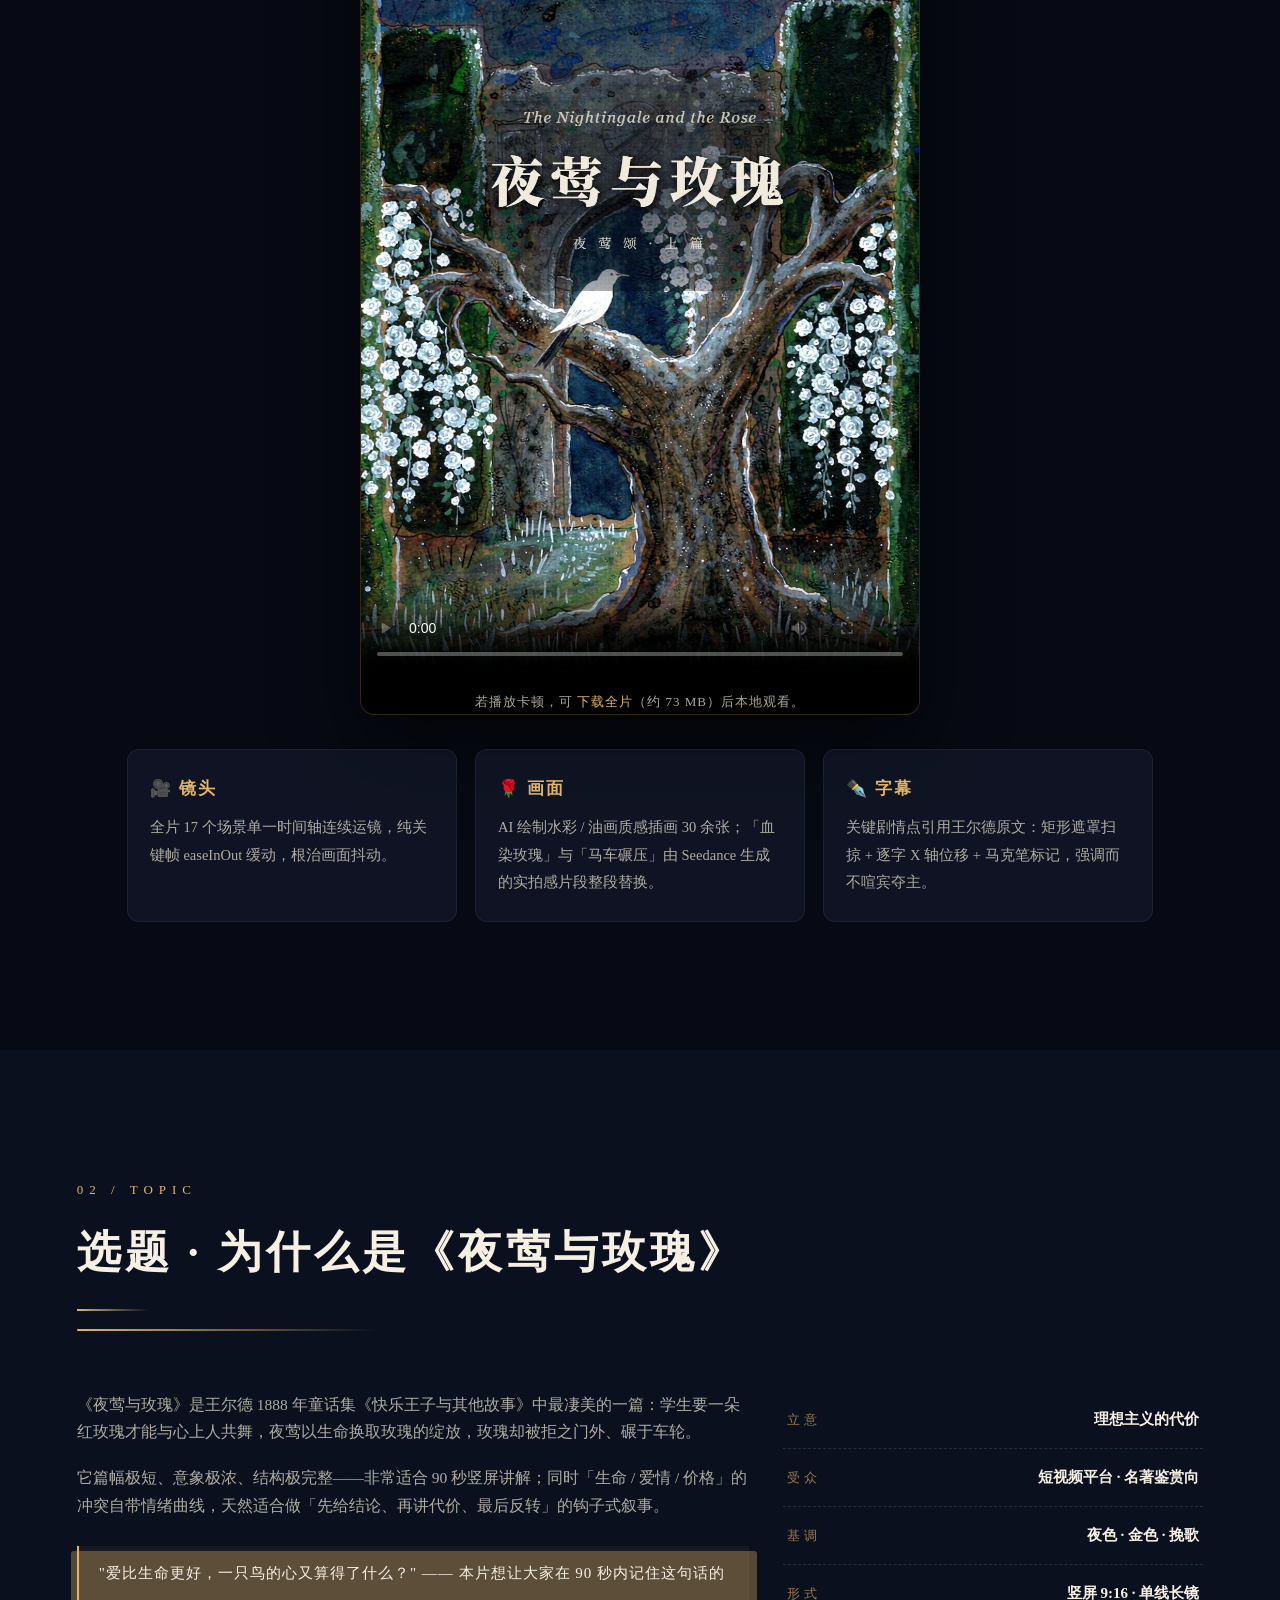
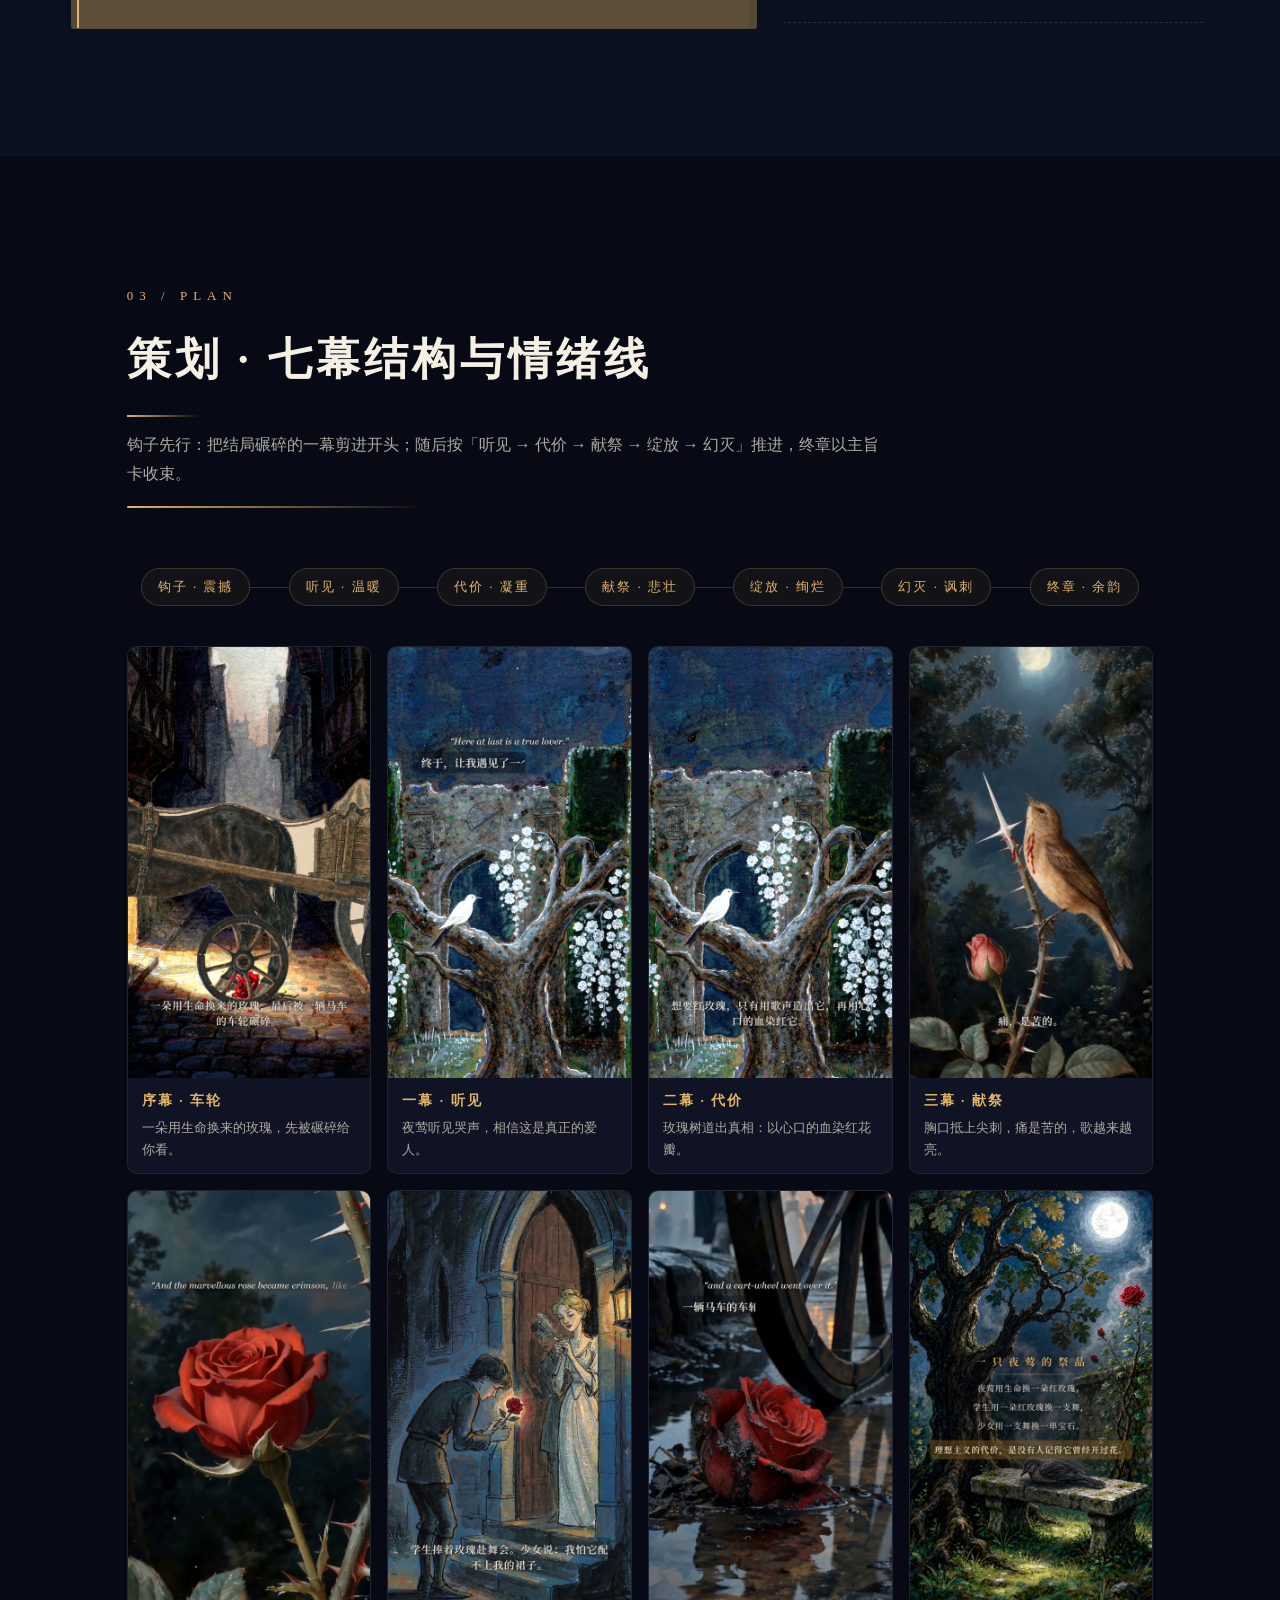
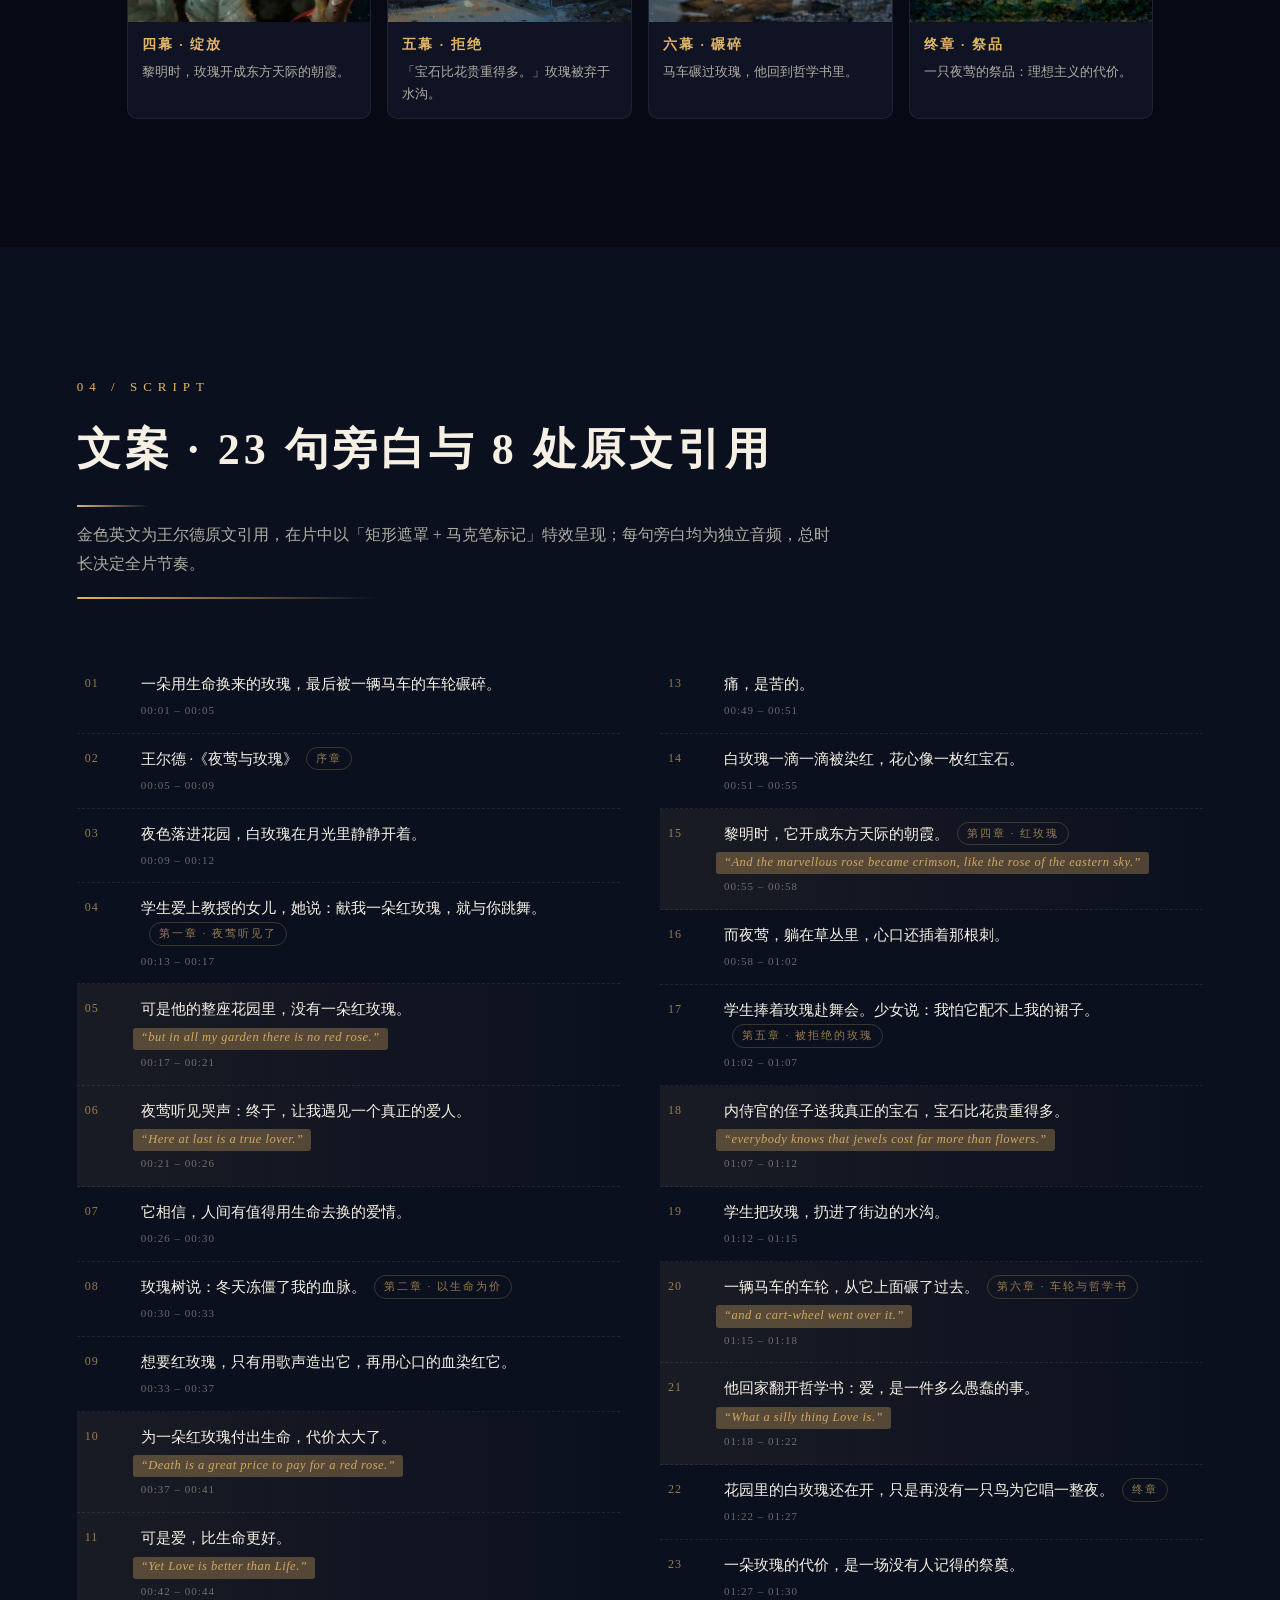
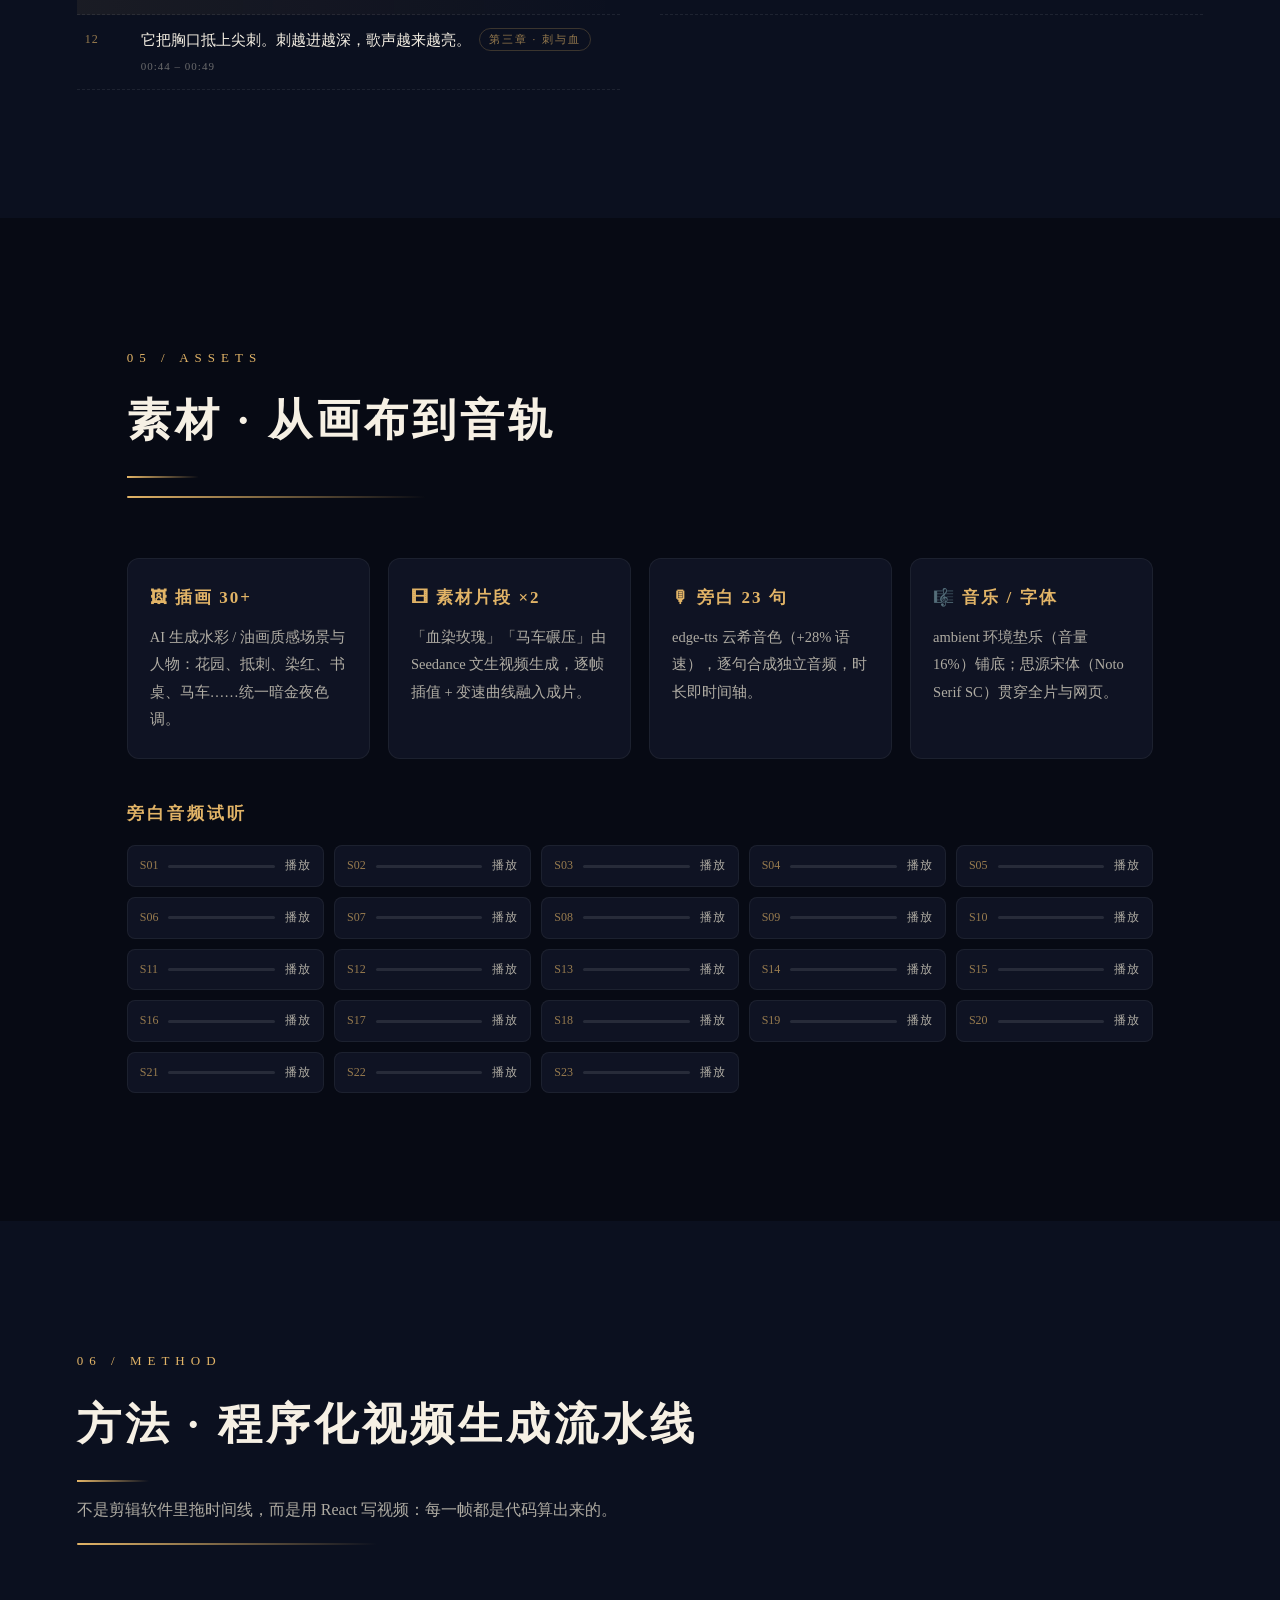
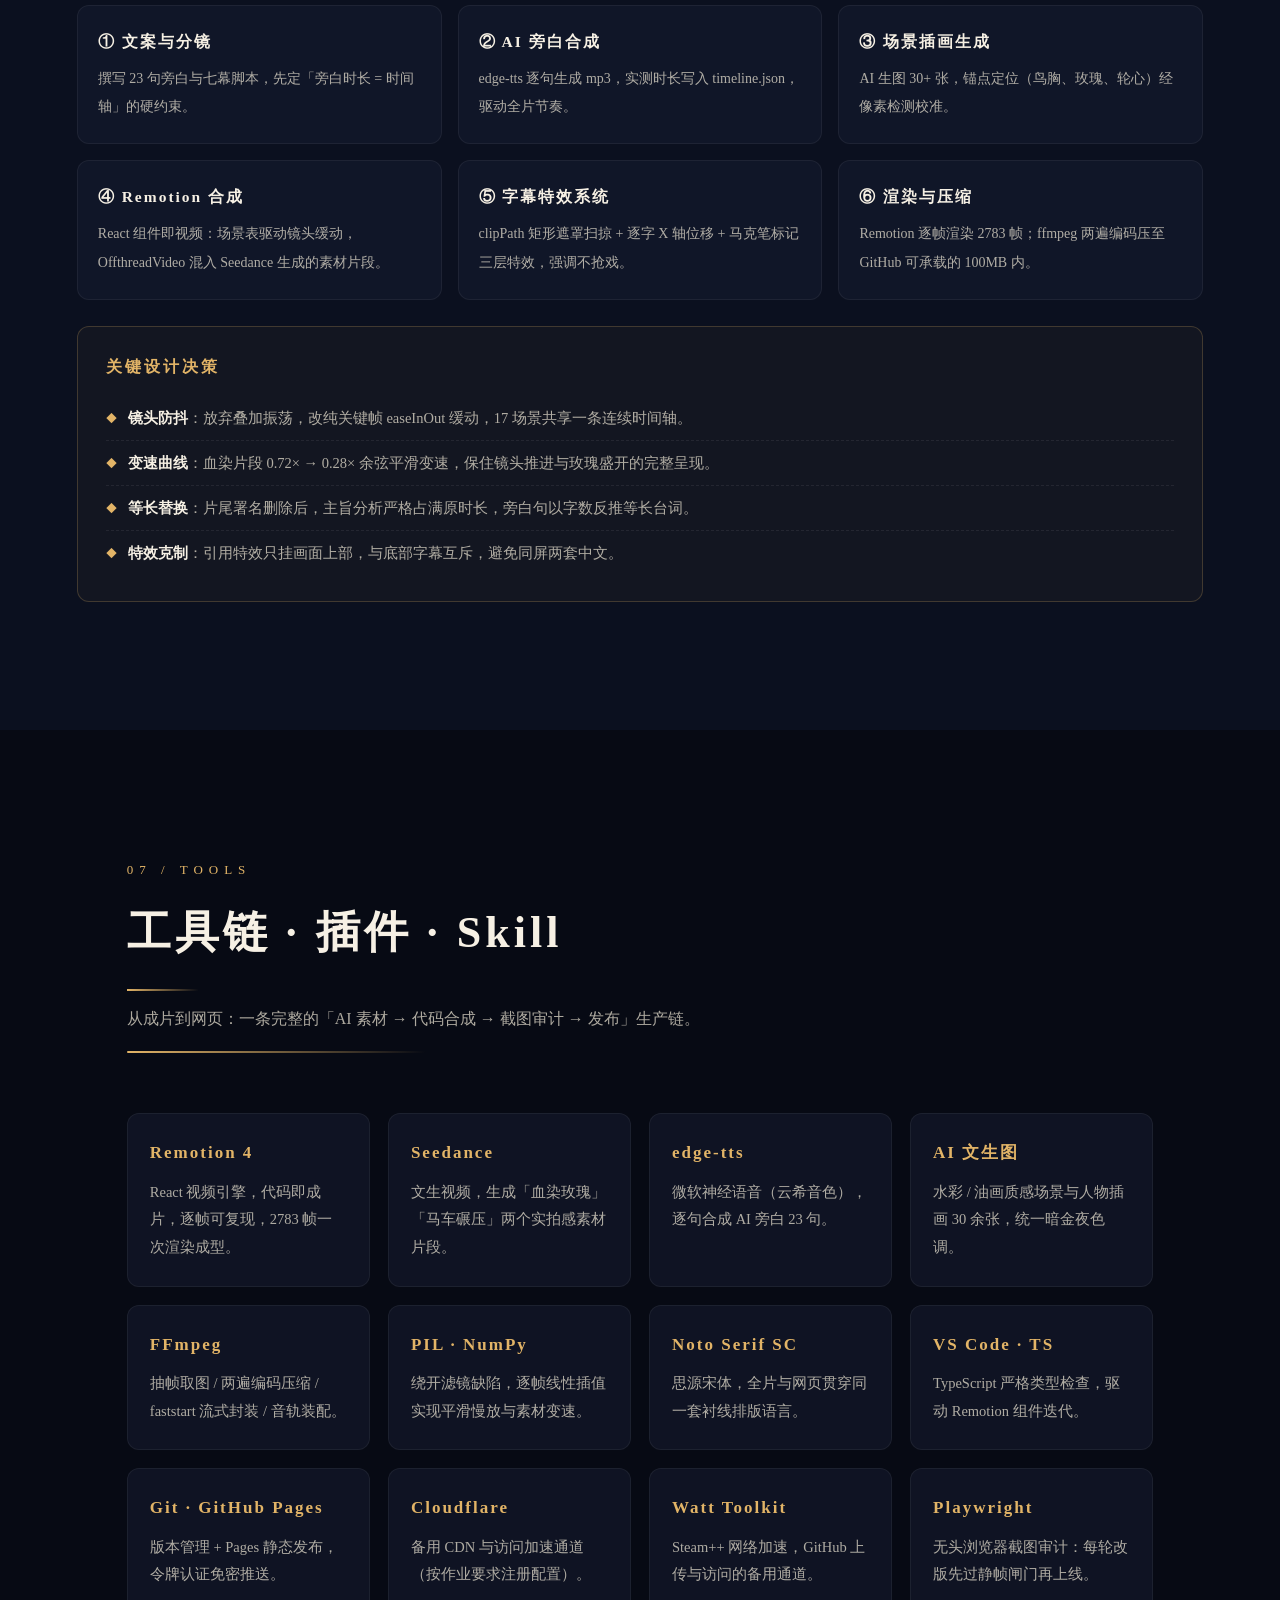
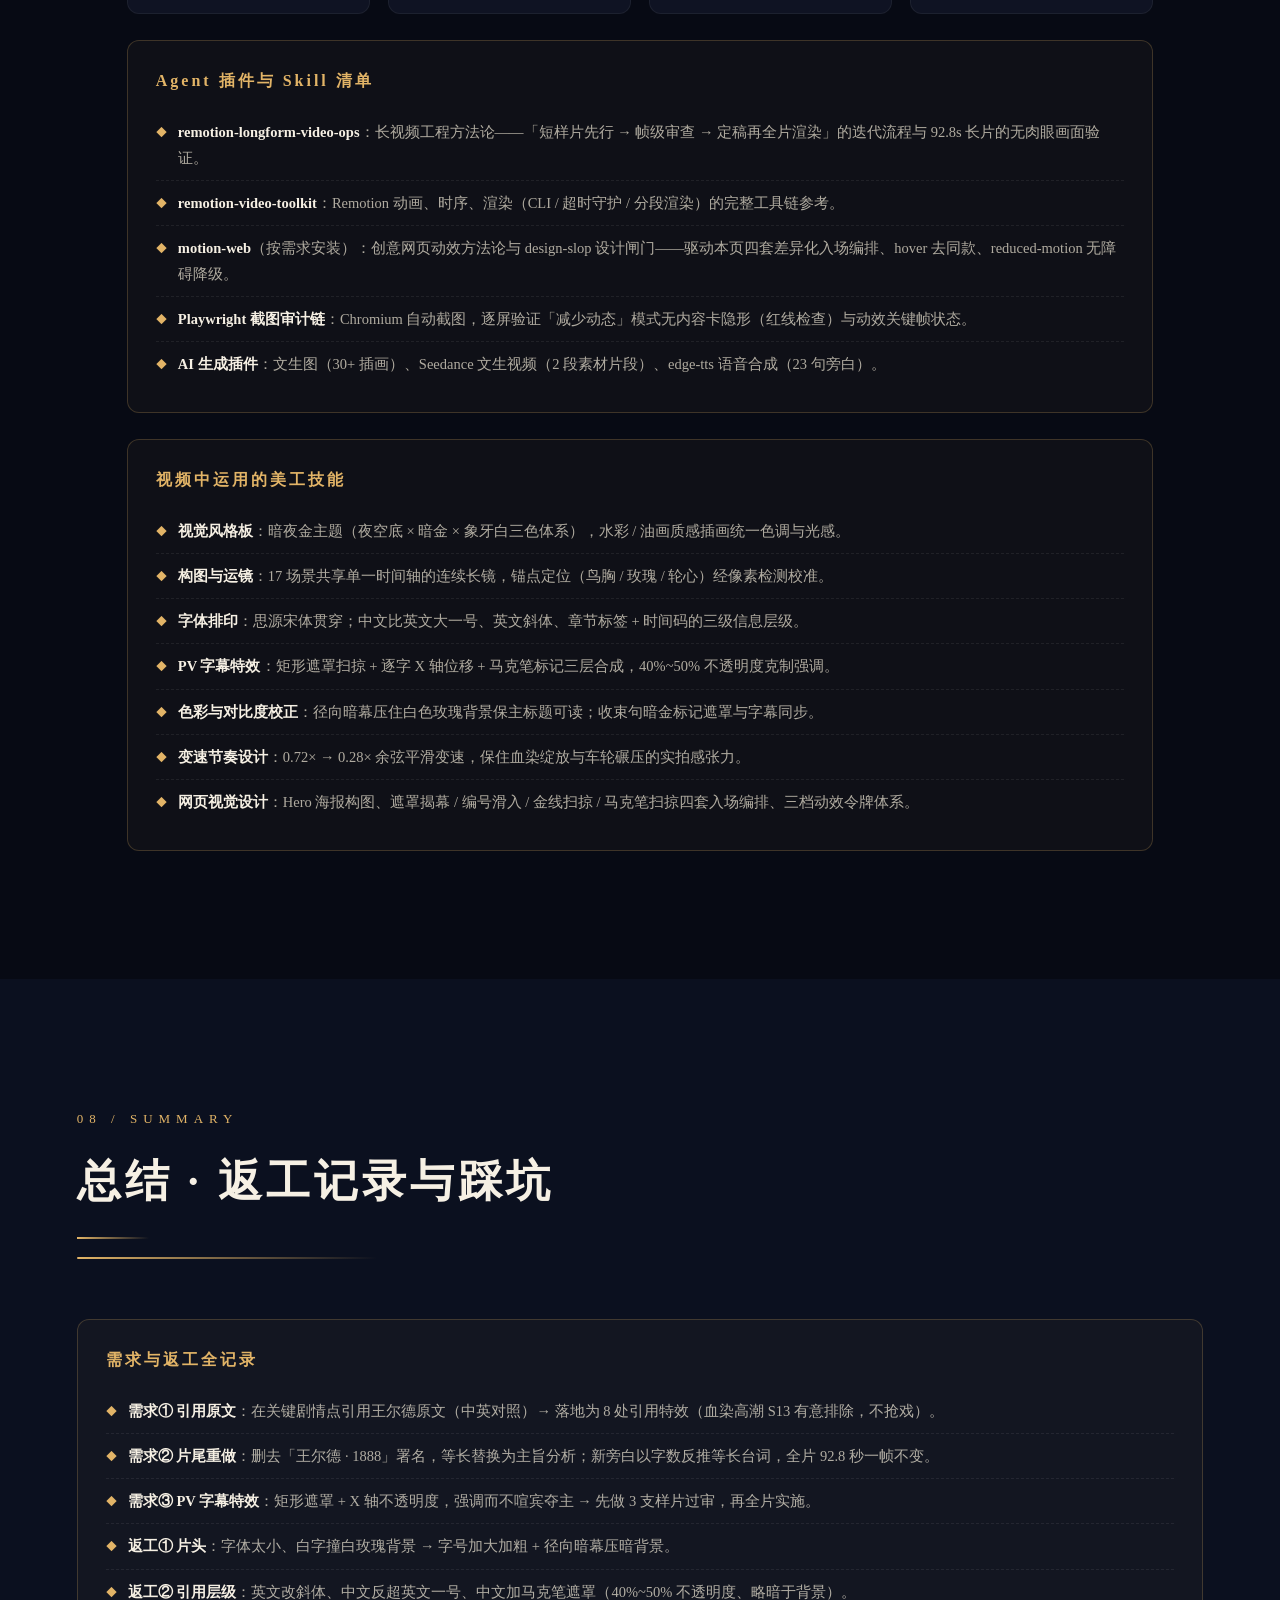
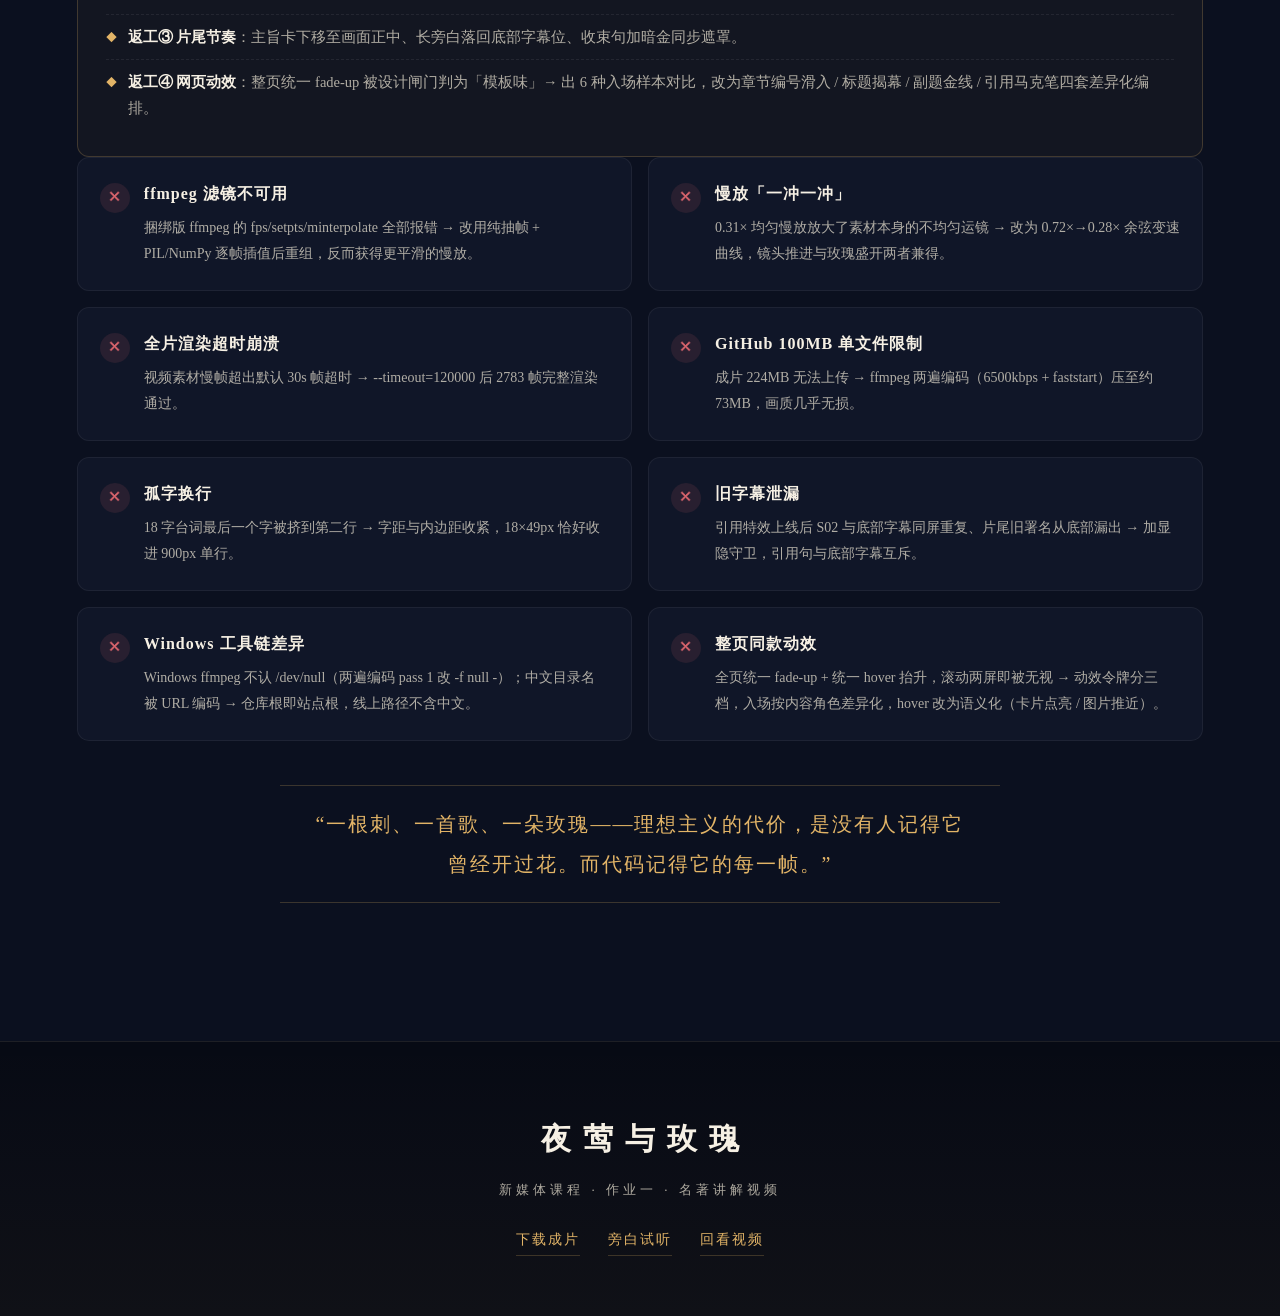
==== commit f9e4d2c1: "内容深化: 工具链页补 Seedance/Playwright/Skill清单/美工技能, 总结页新增需求与返工全记录+踩坑扩至8条" ====
--- a/Assignment1/index.html
+++ b/Assignment1/index.html
@@ -65,7 +65,7 @@
   </div>
   <div class="cards3">
     <div class="card"><h3>🎥 镜头</h3><p>全片 17 个场景单一时间轴连续运镜，纯关键帧 easeInOut 缓动，根治画面抖动。</p></div>
-    <div class="card"><h3>🌹 画面</h3><p>AI 绘制水彩 / 油画质感插画 30 余张；「血染玫瑰」与「马车碾压」采用实拍感参考片段整段替换。</p></div>
+    <div class="card"><h3>🌹 画面</h3><p>AI 绘制水彩 / 油画质感插画 30 余张；「血染玫瑰」与「马车碾压」由 Seedance 生成的实拍感片段整段替换。</p></div>
     <div class="card"><h3>✒️ 字幕</h3><p>关键剧情点引用王尔德原文：矩形遮罩扫掠 + 逐字 X 轴位移 + 马克笔标记，强调而不喧宾夺主。</p></div>
   </div>
 </section>
@@ -137,7 +137,7 @@
   </div>
   <div class="cards4">
     <div class="card"><h3>🖼 插画 30+</h3><p>AI 生成水彩 / 油画质感场景与人物：花园、抵刺、染红、书桌、马车……统一暗金夜色调。</p></div>
-    <div class="card"><h3>🎞 参考片段 ×2</h3><p>「血染玫瑰」「马车碾压」采用外获参考片段，逐帧插值 + 变速曲线融入成片。</p></div>
+    <div class="card"><h3>🎞 素材片段 ×2</h3><p>「血染玫瑰」「马车碾压」由 Seedance 文生视频生成，逐帧插值 + 变速曲线融入成片。</p></div>
     <div class="card"><h3>🎙 旁白 23 句</h3><p>edge-tts 云希音色（+28% 语速），逐句合成独立音频，时长即时间轴。</p></div>
     <div class="card"><h3>🎼 音乐 / 字体</h3><p>ambient 环境垫乐（音量 16%）铺底；思源宋体（Noto Serif SC）贯穿全片与网页。</p></div>
   </div>
@@ -158,7 +158,7 @@
     <div class="step"><b>① 文案与分镜</b><span>撰写 23 句旁白与七幕脚本，先定「旁白时长 = 时间轴」的硬约束。</span></div>
     <div class="step"><b>② AI 旁白合成</b><span>edge-tts 逐句生成 mp3，实测时长写入 timeline.json，驱动全片节奏。</span></div>
     <div class="step"><b>③ 场景插画生成</b><span>AI 生图 30+ 张，锚点定位（鸟胸、玫瑰、轮心）经像素检测校准。</span></div>
-    <div class="step"><b>④ Remotion 合成</b><span>React 组件即视频：场景表驱动镜头缓动，OffthreadVideo 混入参考片段。</span></div>
+    <div class="step"><b>④ Remotion 合成</b><span>React 组件即视频：场景表驱动镜头缓动，OffthreadVideo 混入 Seedance 生成的素材片段。</span></div>
     <div class="step"><b>⑤ 字幕特效系统</b><span>clipPath 矩形遮罩扫掠 + 逐字 X 轴位移 + 马克笔标记三层特效，强调不抢戏。</span></div>
     <div class="step"><b>⑥ 渲染与压缩</b><span>Remotion 逐帧渲染 2783 帧；ffmpeg 两遍编码压至 GitHub 可承载的 100MB 内。</span></div>
   </div>
@@ -177,17 +177,44 @@
 <section id="tools" class="sec">
   <div class="sec-head" data-fx="head">
     <span class="sec-no">07 / TOOLS</span>
-    <h2>工具链</h2>
+    <h2>工具链 · 插件 · Skill</h2>
+    <p>从成片到网页：一条完整的「AI 素材 → 代码合成 → 截图审计 → 发布」生产链。</p>
   </div>
   <div class="cards4">
-    <div class="card"><h3>Remotion 4</h3><p>React 视频引擎，代码即成片，逐帧可复现。</p></div>
-    <div class="card"><h3>edge-tts</h3><p>微软神经语音，合成 AI 旁白 23 句。</p></div>
-    <div class="card"><h3>FFmpeg</h3><p>抽帧 / 插值装配 / 两遍压缩 / 音轨封装。</p></div>
-    <div class="card"><h3>PIL · NumPy</h3><p>逐帧线性插值，绕开滤镜缺陷实现平滑慢放。</p></div>
-    <div class="card"><h3>AI 生图</h3><p>水彩 / 油画质感场景与人物设定图。</p></div>
-    <div class="card"><h3>VS Code · TS</h3><p>TypeScript 严格类型检查驱动迭代。</p></div>
-    <div class="card"><h3>Git · GitHub Pages</h3><p>版本管理与作业发布。</p></div>
-    <div class="card"><h3>Cloudflare</h3><p>备用 CDN 与加速通道。</p></div>
+    <div class="card"><h3>Remotion 4</h3><p>React 视频引擎，代码即成片，逐帧可复现，2783 帧一次渲染成型。</p></div>
+    <div class="card"><h3>Seedance</h3><p>文生视频，生成「血染玫瑰」「马车碾压」两个实拍感素材片段。</p></div>
+    <div class="card"><h3>edge-tts</h3><p>微软神经语音（云希音色），逐句合成 AI 旁白 23 句。</p></div>
+    <div class="card"><h3>AI 文生图</h3><p>水彩 / 油画质感场景与人物插画 30 余张，统一暗金夜色调。</p></div>
+    <div class="card"><h3>FFmpeg</h3><p>抽帧取图 / 两遍编码压缩 / faststart 流式封装 / 音轨装配。</p></div>
+    <div class="card"><h3>PIL · NumPy</h3><p>绕开滤镜缺陷，逐帧线性插值实现平滑慢放与素材变速。</p></div>
+    <div class="card"><h3>Noto Serif SC</h3><p>思源宋体，全片与网页贯穿同一套衬线排版语言。</p></div>
+    <div class="card"><h3>VS Code · TS</h3><p>TypeScript 严格类型检查，驱动 Remotion 组件迭代。</p></div>
+    <div class="card"><h3>Git · GitHub Pages</h3><p>版本管理 + Pages 静态发布，令牌认证免密推送。</p></div>
+    <div class="card"><h3>Cloudflare</h3><p>备用 CDN 与访问加速通道（按作业要求注册配置）。</p></div>
+    <div class="card"><h3>Watt Toolkit</h3><p>Steam++ 网络加速，GitHub 上传与访问的备用通道。</p></div>
+    <div class="card"><h3>Playwright</h3><p>无头浏览器截图审计：每轮改版先过静帧闸门再上线。</p></div>
+  </div>
+  <div class="tech-note">
+    <h3>Agent 插件与 Skill 清单</h3>
+    <ul>
+      <li><b>remotion-longform-video-ops</b>：长视频工程方法论——「短样片先行 → 帧级审查 → 定稿再全片渲染」的迭代流程与 92.8s 长片的无肉眼画面验证。</li>
+      <li><b>remotion-video-toolkit</b>：Remotion 动画、时序、渲染（CLI / 超时守护 / 分段渲染）的完整工具链参考。</li>
+      <li><b>motion-web</b>（按需求安装）：创意网页动效方法论与 design-slop 设计闸门——驱动本页四套差异化入场编排、hover 去同款、reduced-motion 无障碍降级。</li>
+      <li><b>Playwright 截图审计链</b>：Chromium 自动截图，逐屏验证「减少动态」模式无内容卡隐形（红线检查）与动效关键帧状态。</li>
+      <li><b>AI 生成插件</b>：文生图（30+ 插画）、Seedance 文生视频（2 段素材片段）、edge-tts 语音合成（23 句旁白）。</li>
+    </ul>
+  </div>
+  <div class="tech-note">
+    <h3>视频中运用的美工技能</h3>
+    <ul>
+      <li><b>视觉风格板</b>：暗夜金主题（夜空底 × 暗金 × 象牙白三色体系），水彩 / 油画质感插画统一色调与光感。</li>
+      <li><b>构图与运镜</b>：17 场景共享单一时间轴的连续长镜，锚点定位（鸟胸 / 玫瑰 / 轮心）经像素检测校准。</li>
+      <li><b>字体排印</b>：思源宋体贯穿；中文比英文大一号、英文斜体、章节标签 + 时间码的三级信息层级。</li>
+      <li><b>PV 字幕特效</b>：矩形遮罩扫掠 + 逐字 X 轴位移 + 马克笔标记三层合成，40%~50% 不透明度克制强调。</li>
+      <li><b>色彩与对比度校正</b>：径向暗幕压住白色玫瑰背景保主标题可读；收束句暗金标记遮罩与字幕同步。</li>
+      <li><b>变速节奏设计</b>：0.72× → 0.28× 余弦平滑变速，保住血染绽放与车轮碾压的实拍感张力。</li>
+      <li><b>网页视觉设计</b>：Hero 海报构图、遮罩揭幕 / 编号滑入 / 金线扫掠 / 马克笔扫掠四套入场编排、三档动效令牌体系。</li>
+    </ul>
   </div>
 </section>
 
@@ -195,13 +222,29 @@
 <section id="summary" class="sec alt">
   <div class="sec-head" data-fx="head">
     <span class="sec-no">08 / SUMMARY</span>
-    <h2>总结 · 踩坑与收获</h2>
+    <h2>总结 · 返工记录与踩坑</h2>
+  </div>
+  <div class="tech-note">
+    <h3>需求与返工全记录</h3>
+    <ul>
+      <li><b>需求① 引用原文</b>：在关键剧情点引用王尔德原文（中英对照）→ 落地为 8 处引用特效（血染高潮 S13 有意排除，不抢戏）。</li>
+      <li><b>需求② 片尾重做</b>：删去「王尔德 · 1888」署名，等长替换为主旨分析；新旁白以字数反推等长台词，全片 92.8 秒一帧不变。</li>
+      <li><b>需求③ PV 字幕特效</b>：矩形遮罩 + X 轴不透明度，强调而不喧宾夺主 → 先做 3 支样片过审，再全片实施。</li>
+      <li><b>返工① 片头</b>：字体太小、白字撞白玫瑰背景 → 字号加大加粗 + 径向暗幕压暗背景。</li>
+      <li><b>返工② 引用层级</b>：英文改斜体、中文反超英文一号、中文加马克笔遮罩（40%~50% 不透明度、略暗于背景）。</li>
+      <li><b>返工③ 片尾节奏</b>：主旨卡下移至画面正中、长旁白落回底部字幕位、收束句加暗金同步遮罩。</li>
+      <li><b>返工④ 网页动效</b>：整页统一 fade-up 被设计闸门判为「模板味」→ 出 6 种入场样本对比，改为章节编号滑入 / 标题揭幕 / 副题金线 / 引用马克笔四套差异化编排。</li>
+    </ul>
   </div>
   <div class="pits">
     <div class="pit"><span class="x">✕</span><div><b>ffmpeg 滤镜不可用</b><p>捆绑版 ffmpeg 的 fps/setpts/minterpolate 全部报错 → 改用纯抽帧 + PIL/NumPy 逐帧插值后重组，反而获得更平滑的慢放。</p></div></div>
     <div class="pit"><span class="x">✕</span><div><b>慢放「一冲一冲」</b><p>0.31× 均匀慢放放大了素材本身的不均匀运镜 → 改为 0.72×→0.28× 余弦变速曲线，镜头推进与玫瑰盛开两者兼得。</p></div></div>
     <div class="pit"><span class="x">✕</span><div><b>全片渲染超时崩溃</b><p>视频素材慢帧超出默认 30s 帧超时 → --timeout=120000 后 2783 帧完整渲染通过。</p></div></div>
     <div class="pit"><span class="x">✕</span><div><b>GitHub 100MB 单文件限制</b><p>成片 224MB 无法上传 → ffmpeg 两遍编码（6500kbps + faststart）压至约 73MB，画质几乎无损。</p></div></div>
+    <div class="pit"><span class="x">✕</span><div><b>孤字换行</b><p>18 字台词最后一个字被挤到第二行 → 字距与内边距收紧，18×49px 恰好收进 900px 单行。</p></div></div>
+    <div class="pit"><span class="x">✕</span><div><b>旧字幕泄漏</b><p>引用特效上线后 S02 与底部字幕同屏重复、片尾旧署名从底部漏出 → 加显隐守卫，引用句与底部字幕互斥。</p></div></div>
+    <div class="pit"><span class="x">✕</span><div><b>Windows 工具链差异</b><p>Windows ffmpeg 不认 /dev/null（两遍编码 pass 1 改 -f null -）；中文目录名被 URL 编码 → 仓库根即站点根，线上路径不含中文。</p></div></div>
+    <div class="pit"><span class="x">✕</span><div><b>整页同款动效</b><p>全页统一 fade-up + 统一 hover 抬升，滚动两屏即被无视 → 动效令牌分三档，入场按内容角色差异化，hover 改为语义化（卡片点亮 / 图片推近）。</p></div></div>
   </div>
   <div class="closing" data-fx="curtain">
     <p class="e-curt"><span class="e-in">“一根刺、一首歌、一朵玫瑰——理想主义的代价，是没有人记得它曾经开过花。而代码记得它的每一帧。”</span></p>
